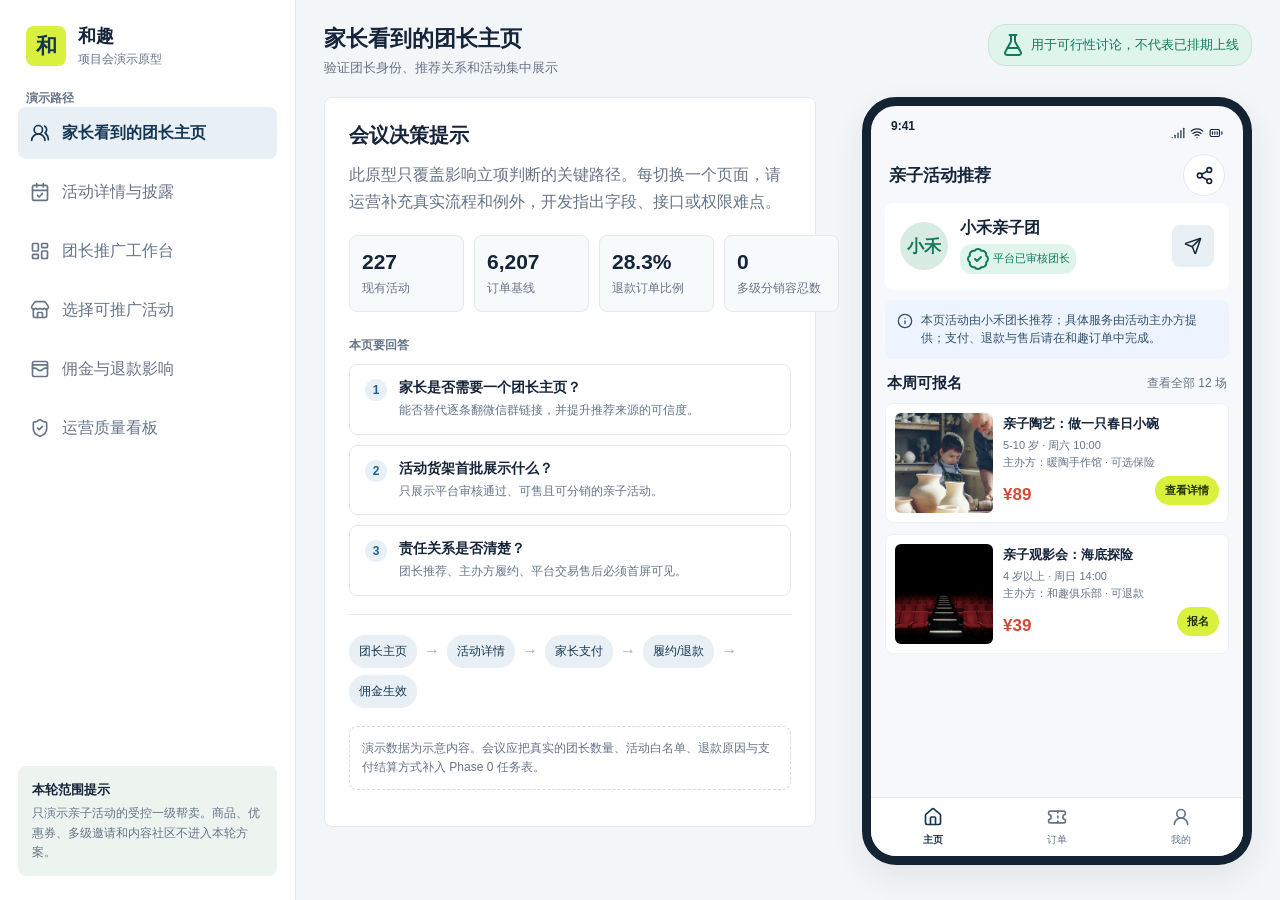
==== 03-演示界面/和趣项目会演示原型.html @ e46fbed8 "发布和趣亲子活动平台演示项目" ====
<!doctype html>
<html lang="zh-CN">
<head>
  <meta charset="utf-8">
  <meta name="viewport" content="width=device-width, initial-scale=1">
  <title>和趣亲子活动平台 - 项目会演示原型</title>
  <script src="./assets/lucide.min.js"></script>
  <style>
    :root {
      --bg: #f3f6f8;
      --surface: #ffffff;
      --surface-alt: #edf4f0;
      --ink: #16243a;
      --muted: #667487;
      --line: #e3e9ed;
      --brand: #163753;
      --brand-soft: #e8f0f5;
      --accent: #d9f13d;
      --accent-ink: #213100;
      --green: #13795b;
      --green-soft: #dff4ea;
      --orange: #b65c15;
      --orange-soft: #fff0e2;
      --red: #b43f45;
      --red-soft: #fce8e9;
      --blue: #1f6094;
      --blue-soft: #e8f2fc;
      --shadow: 0 12px 32px rgba(18, 34, 51, .08);
      --radius: 8px;
    }
    * { box-sizing: border-box; letter-spacing: 0; }
    html, body { margin: 0; min-height: 100%; font-family: "Microsoft YaHei", "PingFang SC", Arial, sans-serif; color: var(--ink); background: var(--bg); }
    body { min-height: 100vh; }
    button { font: inherit; cursor: pointer; border: 0; background: transparent; color: inherit; }
    button:focus-visible { outline: 3px solid rgba(31, 96, 148, .28); outline-offset: 2px; }
    .shell { display: grid; grid-template-columns: 296px 1fr; min-height: 100vh; }
    .side {
      background: var(--surface);
      border-right: 1px solid var(--line);
      padding: 24px 18px;
      display: flex;
      flex-direction: column;
      gap: 22px;
    }
    .brand { display: flex; gap: 12px; align-items: center; padding: 0 8px; }
    .logo { width: 40px; height: 40px; border-radius: 8px; display: grid; place-items: center; background: var(--accent); color: var(--brand); font-size: 21px; font-weight: 700; }
    .brand strong { display: block; font-size: 18px; }
    .brand span { display: block; margin-top: 3px; color: var(--muted); font-size: 12px; }
    .side-label { padding: 0 8px; color: var(--muted); font-size: 12px; font-weight: 700; }
    .route { display: grid; gap: 7px; }
    .route button {
      min-height: 52px;
      display: flex; gap: 12px; align-items: center;
      border-radius: var(--radius);
      padding: 10px 12px; color: var(--muted); text-align: left;
    }
    .route button:hover, .route button.active { background: var(--brand-soft); color: var(--brand); }
    .route button.active { font-weight: 700; }
    .route svg { width: 20px; height: 20px; flex: none; }
    .meeting-note { margin-top: auto; background: var(--surface-alt); border-radius: var(--radius); padding: 14px; font-size: 12px; line-height: 1.6; color: var(--muted); }
    .meeting-note strong { display: block; color: var(--ink); margin-bottom: 4px; font-size: 13px; }
    .main { padding: 24px 28px; }
    .topbar { display: flex; justify-content: space-between; align-items: flex-start; margin-bottom: 20px; gap: 24px; }
    .topbar h1 { font-size: 22px; line-height: 1.35; margin: 0 0 5px; }
    .topbar p { color: var(--muted); margin: 0; font-size: 13px; }
    .tag { display: inline-flex; align-items: center; gap: 6px; border: 1px solid #cbe2d6; background: var(--green-soft); color: var(--green); border-radius: 18px; padding: 8px 12px; font-size: 13px; white-space: nowrap; }
    .stage {
      display: grid;
      grid-template-columns: minmax(420px, 1fr) minmax(300px, 410px);
      align-items: start; gap: 26px;
    }
    .talk {
      background: var(--surface); border: 1px solid var(--line); border-radius: var(--radius);
      padding: 24px; min-height: 730px;
    }
    .talk h2 { margin: 0 0 12px; font-size: 20px; }
    .talk > p { color: var(--muted); line-height: 1.7; margin: 0 0 20px; max-width: 700px; }
    .decision-title { color: var(--muted); font-size: 12px; font-weight: 700; margin: 25px 0 10px; }
    .questions { display: grid; gap: 10px; }
    .question { border: 1px solid var(--line); border-radius: var(--radius); padding: 14px 15px; display: flex; gap: 12px; align-items: flex-start; }
    .number { border-radius: 50%; width: 22px; height: 22px; display: grid; place-items: center; background: var(--brand-soft); color: var(--blue); font-size: 12px; font-weight: 700; flex: none; }
    .question strong { display: block; font-size: 14px; margin-bottom: 4px; }
    .question span { display: block; font-size: 12px; color: var(--muted); line-height: 1.55; }
    .facts { display: grid; grid-template-columns: repeat(4, minmax(115px, 1fr)); gap: 10px; margin: 18px 0 6px; }
    .fact { background: #f7fafb; border: 1px solid var(--line); border-radius: var(--radius); padding: 14px 12px; }
    .fact strong { display: block; font-size: 21px; margin-bottom: 4px; }
    .fact span { font-size: 12px; color: var(--muted); }
    .flow { margin-top: 18px; border-top: 1px solid var(--line); padding-top: 20px; display: flex; gap: 7px; flex-wrap: wrap; }
    .flow span { background: var(--brand-soft); color: var(--brand); padding: 8px 10px; border-radius: 16px; font-size: 12px; }
    .flow i { font-style: normal; color: #a0acb7; align-self: center; }
    .phone {
      width: min(390px, 100%); min-height: 760px; margin-left: auto;
      background: #f6f8fb; border: 9px solid #132334; border-radius: 34px;
      box-shadow: var(--shadow); overflow: hidden; position: relative;
    }
    .phone-head { height: 42px; padding: 13px 20px 0; display: flex; justify-content: space-between; font-size: 12px; font-weight: 700; }
    .icons { display: flex; gap: 5px; align-items: center; }
    .icons svg { width: 14px; height: 14px; }
    .screen { display: none; min-height: 708px; padding-bottom: 70px; }
    .screen.active { display: block; }
    .mobile-header { height: 55px; padding: 8px 18px; display: flex; align-items: center; justify-content: space-between; }
    .mobile-header strong { font-size: 17px; }
    .icon-button { min-height: 42px; min-width: 42px; display: inline-grid; place-items: center; border-radius: 50%; background: var(--surface); border: 1px solid var(--line); }
    .icon-button svg { width: 19px; height: 19px; }
    .page { padding: 0 14px 16px; }
    .profile { background: var(--surface); border-radius: var(--radius); padding: 15px; display: flex; gap: 12px; align-items: center; }
    .avatar { width: 48px; height: 48px; border-radius: 50%; background: #d9ece3; color: var(--green); display: grid; place-items: center; font-weight: 700; font-size: 17px; }
    .profile strong { display: block; font-size: 16px; }
    .verify { display: inline-flex; align-items: center; gap: 3px; color: var(--green); font-size: 11px; background: var(--green-soft); padding: 3px 6px; border-radius: 12px; margin-top: 5px; }
    .profile .share { margin-left: auto; min-width: 42px; height: 42px; border-radius: var(--radius); background: var(--brand-soft); display: grid; place-items: center; }
    .profile .share svg { width: 18px; }
    .disclosure { margin: 10px 0 15px; border-radius: var(--radius); background: #edf4ff; color: #31516e; padding: 11px 12px; font-size: 12px; line-height: 1.55; display: flex; gap: 8px; }
    .disclosure svg { flex: none; width: 16px; height: 16px; margin-top: 2px; }
    .section-row { display: flex; justify-content: space-between; align-items: center; margin: 15px 2px 10px; }
    .section-row strong { font-size: 15px; }
    .section-row span { font-size: 12px; color: var(--muted); }
    .activities { display: grid; gap: 11px; }
    .activity { display: grid; grid-template-columns: 98px 1fr; gap: 10px; background: var(--surface); border-radius: var(--radius); padding: 9px; border: 1px solid #eef1f3; }
    .photo { border-radius: 6px; background-size: cover; background-position: center; height: 100px; }
    .pottery { background-image: url("./assets/pottery.jpg"); }
    .movie { background-image: url("./assets/movie.jpg"); }
    .science { background-image: url("./assets/science.jpg"); }
    .activity h3 { margin: 2px 0 5px; font-size: 13px; line-height: 1.35; }
    .micro { color: var(--muted); font-size: 11px; line-height: 1.5; }
    .price { display: flex; justify-content: space-between; align-items: end; margin-top: 6px; }
    .price strong { color: #d14b32; font-size: 17px; }
    .small-btn { height: 29px; padding: 0 10px; border-radius: 15px; background: var(--accent); color: var(--accent-ink); font-size: 11px; font-weight: 700; }
    .hero-img { height: 178px; border-radius: var(--radius); background-image: url("./assets/pottery.jpg"); background-size: cover; background-position: center; }
    .detail-card { background: var(--surface); border-radius: var(--radius); margin-top: -16px; position: relative; padding: 15px; }
    .detail-card h2 { font-size: 18px; line-height: 1.4; margin: 0 0 8px; }
    .badge-line { display: flex; gap: 6px; flex-wrap: wrap; }
    .badge { font-size: 11px; color: var(--green); background: var(--green-soft); border-radius: 12px; padding: 4px 7px; }
    .identity { margin-top: 12px; display: grid; gap: 8px; font-size: 12px; }
    .identity div { display: flex; justify-content: space-between; gap: 8px; padding-bottom: 8px; border-bottom: 1px solid var(--line); }
    .identity span { color: var(--muted); }
    .rules { background: var(--surface); border-radius: var(--radius); padding: 12px 13px; margin-top: 11px; display: grid; gap: 11px; }
    .rule { display: flex; gap: 9px; align-items: flex-start; font-size: 12px; line-height: 1.45; }
    .rule svg { width: 16px; height: 16px; color: var(--blue); flex: none; margin-top: 1px; }
    .sticky-cta { position: absolute; left: 0; right: 0; bottom: 0; background: var(--surface); border-top: 1px solid var(--line); height: 66px; padding: 10px 14px; display: flex; gap: 10px; align-items: center; }
    .cta { flex: 1; height: 46px; border-radius: var(--radius); background: var(--accent); color: var(--accent-ink); font-size: 15px; font-weight: 700; }
    .cta.secondary { flex: 0 0 106px; background: #eef2f5; color: var(--brand); }
    .dash-title { padding: 0 16px 12px; }
    .dash-title h2 { font-size: 20px; margin: 5px 0; }
    .dash-title p { margin: 0; color: var(--muted); font-size: 12px; }
    .commission-summary { margin: 0 14px 14px; background: var(--brand); color: white; border-radius: var(--radius); padding: 15px; }
    .commission-summary header { font-size: 12px; opacity: .75; margin-bottom: 11px; display: flex; justify-content: space-between; }
    .money-row { display: grid; grid-template-columns: repeat(3, 1fr); gap: 8px; }
    .money-row strong { display: block; font-size: 18px; margin-bottom: 3px; }
    .money-row span { font-size: 11px; opacity: .75; }
    .quick { display: grid; grid-template-columns: repeat(4, 1fr); background: var(--surface); border-radius: var(--radius); margin: 0 14px 14px; padding: 13px 6px; gap: 4px; }
    .quick button { display: grid; justify-items: center; gap: 6px; font-size: 11px; min-height: 56px; color: var(--ink); }
    .quick .qicon { width: 35px; height: 35px; border-radius: 8px; background: var(--brand-soft); display: grid; place-items: center; color: var(--blue); }
    .quick svg { width: 18px; height: 18px; }
    .task-list, .sell-list, .ledger { margin: 0 14px; display: grid; gap: 9px; }
    .task, .sell-item, .ledger-row { background: var(--surface); border-radius: var(--radius); padding: 12px; border: 1px solid var(--line); }
    .task { display: flex; justify-content: space-between; align-items: center; }
    .task strong { font-size: 13px; display: block; }
    .task span { font-size: 11px; color: var(--muted); }
    .risk { color: var(--orange); background: var(--orange-soft); padding: 4px 7px; border-radius: 12px; font-size: 11px; }
    .tabs { display: flex; gap: 6px; margin: 0 14px 13px; }
    .tab { flex: 1; background: #eef2f4; border-radius: 18px; padding: 8px 3px; font-size: 12px; text-align: center; color: var(--muted); }
    .tab.on { background: var(--brand); color: #fff; }
    .sell-item header, .ledger-row header { display: flex; justify-content: space-between; align-items: center; margin-bottom: 7px; }
    .sell-item h3, .ledger-row h3 { margin: 0; font-size: 13px; }
    .sell-item p, .ledger-row p { margin: 4px 0; color: var(--muted); font-size: 11px; }
    .actions { display: flex; justify-content: flex-end; gap: 7px; margin-top: 9px; }
    .outline-btn { height: 31px; padding: 0 11px; border-radius: 16px; border: 1px solid #ced8df; color: var(--brand); font-size: 11px; }
    .solid-btn { height: 31px; padding: 0 11px; border-radius: 16px; background: var(--accent); color: var(--accent-ink); font-size: 11px; font-weight: 700; }
    .status { padding: 3px 7px; border-radius: 12px; font-size: 11px; white-space: nowrap; }
    .pending { background: var(--orange-soft); color: var(--orange); }
    .settle { background: var(--green-soft); color: var(--green); }
    .returned { background: var(--red-soft); color: var(--red); }
    .admin {
      background: var(--surface); border-radius: var(--radius); padding: 14px;
      margin: 0 14px; border: 1px solid var(--line);
    }
    .admin-metrics { display: grid; grid-template-columns: repeat(2, 1fr); gap: 8px; }
    .admin-metric { background: #f6f9fa; border-radius: 6px; padding: 10px; }
    .admin-metric strong { font-size: 18px; display: block; }
    .admin-metric span { color: var(--muted); font-size: 11px; }
    .alert { margin: 12px 0; padding: 10px; background: var(--red-soft); color: var(--red); border-radius: 6px; font-size: 11px; line-height: 1.5; }
    .review-row { display: flex; justify-content: space-between; gap: 8px; align-items: center; padding: 10px 0; border-top: 1px solid var(--line); }
    .review-row:first-of-type { border-top: 0; }
    .review-row strong { font-size: 12px; display: block; }
    .review-row span { color: var(--muted); font-size: 11px; }
    .bottom-nav { position: absolute; bottom: 0; left: 0; right: 0; height: 59px; background: var(--surface); border-top: 1px solid var(--line); display: flex; justify-content: space-around; align-items: center; }
    .bottom-nav button { display: grid; justify-items: center; gap: 3px; color: var(--muted); font-size: 10px; min-width: 62px; min-height: 50px; padding-top: 5px; }
    .bottom-nav button.on { color: var(--brand); font-weight: 700; }
    .bottom-nav svg { width: 20px; height: 20px; }
    .screen .sticky-cta ~ .bottom-nav { display: none; }
    .prototype-note { margin-top: 18px; padding: 12px; border: 1px dashed #d1dbe0; border-radius: var(--radius); color: var(--muted); font-size: 12px; line-height: 1.6; }
    @media (max-width: 940px) {
      .shell { display: block; }
      .side { border-right: 0; border-bottom: 1px solid var(--line); padding: 16px; }
      .route { grid-template-columns: repeat(2, minmax(140px, 1fr)); }
      .meeting-note { display: none; }
      .main { padding: 18px 14px; }
      .stage { display: block; }
      .talk { min-height: auto; margin-bottom: 20px; }
      .phone { margin: 0 auto; }
    }
    @media (max-width: 560px) {
      .topbar { display: block; }
      .tag { margin-top: 12px; }
      .talk { display: none; }
      .route { display: flex; overflow-x: auto; }
      .route button { min-width: 174px; }
      .phone { min-height: calc(100vh - 170px); width: 100%; border-width: 0; border-radius: 0; }
      .facts { grid-template-columns: repeat(2, 1fr); }
    }
  </style>
</head>
<body>
  <div class="shell">
    <aside class="side">
      <div class="brand">
        <div class="logo">和</div>
        <div>
          <strong>和趣</strong>
          <span>项目会演示原型</span>
        </div>
      </div>
      <div>
        <div class="side-label">演示路径</div>
        <nav class="route" aria-label="演示页面切换">
          <button class="active" data-screen="home" data-title="家长看到的团长主页" data-focus="验证团长身份、推荐关系和活动集中展示">
            <i data-lucide="users-round"></i><span>家长看到的团长主页</span>
          </button>
          <button data-screen="detail" data-title="活动详情与支付前披露" data-focus="确认实际主办方、退款和儿童保障可见">
            <i data-lucide="calendar-check"></i><span>活动详情与披露</span>
          </button>
          <button data-screen="leader" data-title="团长推广工作台" data-focus="确认团长只处理推荐、订单和佣金">
            <i data-lucide="layout-dashboard"></i><span>团长推广工作台</span>
          </button>
          <button data-screen="shelf" data-title="可推广活动货架" data-focus="确认团长只能选择审核通过的亲子活动">
            <i data-lucide="store"></i><span>选择可推广活动</span>
          </button>
          <button data-screen="commission" data-title="佣金明细与退款影响" data-focus="确认佣金延迟结算和退款处理边界">
            <i data-lucide="wallet-cards"></i><span>佣金与退款影响</span>
          </button>
          <button data-screen="ops" data-title="运营审核与质量看板" data-focus="确认供给准入、暂停分销和数据能力">
            <i data-lucide="shield-check"></i><span>运营质量看板</span>
          </button>
        </nav>
      </div>
      <div class="meeting-note">
        <strong>本轮范围提示</strong>
        只演示亲子活动的受控一级帮卖。商品、优惠券、多级邀请和内容社区不进入本轮方案。
      </div>
    </aside>
    <main class="main">
      <div class="topbar">
        <div>
          <h1 id="title">家长看到的团长主页</h1>
          <p id="focus">验证团长身份、推荐关系和活动集中展示</p>
        </div>
        <div class="tag"><i data-lucide="flask-conical"></i> 用于可行性讨论，不代表已排期上线</div>
      </div>
      <div class="stage">
        <section class="talk">
          <h2>会议决策提示</h2>
          <p>此原型只覆盖影响立项判断的关键路径。每切换一个页面，请运营补充真实流程和例外，开发指出字段、接口或权限难点。</p>
          <div class="facts">
            <div class="fact"><strong>227</strong><span>现有活动</span></div>
            <div class="fact"><strong>6,207</strong><span>订单基线</span></div>
            <div class="fact"><strong>28.3%</strong><span>退款订单比例</span></div>
            <div class="fact"><strong>0</strong><span>多级分销容忍数</span></div>
          </div>
          <div class="decision-title">本页要回答</div>
          <div class="questions" id="questions">
            <div class="question"><div class="number">1</div><div><strong>家长是否需要一个团长主页？</strong><span>能否替代逐条翻微信群链接，并提升推荐来源的可信度。</span></div></div>
            <div class="question"><div class="number">2</div><div><strong>活动货架首批展示什么？</strong><span>只展示平台审核通过、可售且可分销的亲子活动。</span></div></div>
            <div class="question"><div class="number">3</div><div><strong>责任关系是否清楚？</strong><span>团长推荐、主办方履约、平台交易售后必须首屏可见。</span></div></div>
          </div>
          <div class="flow">
            <span>团长主页</span><i>→</i><span>活动详情</span><i>→</i><span>家长支付</span><i>→</i><span>履约/退款</span><i>→</i><span>佣金生效</span>
          </div>
          <div class="prototype-note">演示数据为示意内容。会议应把真实的团长数量、活动白名单、退款原因与支付结算方式补入 Phase 0 任务表。</div>
        </section>
        <section class="phone" aria-label="移动端页面演示">
          <div class="phone-head"><span>9:41</span><div class="icons"><i data-lucide="signal"></i><i data-lucide="wifi"></i><i data-lucide="battery-full"></i></div></div>
          <div class="screen active" id="screen-home">
            <div class="mobile-header"><strong>亲子活动推荐</strong><button class="icon-button" aria-label="分享主页"><i data-lucide="share-2"></i></button></div>
            <div class="page">
              <div class="profile">
                <div class="avatar">小禾</div>
                <div><strong>小禾亲子团</strong><span class="verify"><i data-lucide="badge-check"></i> 平台已审核团长</span></div>
                <button class="share" aria-label="分享团长主页"><i data-lucide="send"></i></button>
              </div>
              <div class="disclosure"><i data-lucide="info"></i><span>本页活动由小禾团长推荐；具体服务由活动主办方提供；支付、退款与售后请在和趣订单中完成。</span></div>
              <div class="section-row"><strong>本周可报名</strong><span>查看全部 12 场</span></div>
              <div class="activities">
                <article class="activity">
                  <div class="photo pottery"></div>
                  <div><h3>亲子陶艺：做一只春日小碗</h3><div class="micro">5-10 岁 · 周六 10:00<br>主办方：暖陶手作馆 · 可选保险</div><div class="price"><strong>¥89</strong><button class="small-btn jump-detail">查看详情</button></div></div>
                </article>
                <article class="activity">
                  <div class="photo movie"></div>
                  <div><h3>亲子观影会：海底探险</h3><div class="micro">4 岁以上 · 周日 14:00<br>主办方：和趣俱乐部 · 可退款</div><div class="price"><strong>¥39</strong><button class="small-btn">报名</button></div></div>
                </article>
              </div>
            </div>
            <div class="bottom-nav">
              <button class="on"><i data-lucide="house"></i>主页</button><button><i data-lucide="ticket"></i>订单</button><button><i data-lucide="user-round"></i>我的</button>
            </div>
          </div>
          <div class="screen" id="screen-detail">
            <div class="mobile-header"><button class="icon-button jump-home" aria-label="返回"><i data-lucide="chevron-left"></i></button><strong>活动详情</strong><button class="icon-button" aria-label="分享"><i data-lucide="share-2"></i></button></div>
            <div class="page">
              <div class="hero-img"></div>
              <div class="detail-card">
                <h2>亲子陶艺：做一只春日小碗</h2>
                <div class="badge-line"><span class="badge">5-10 岁</span><span class="badge">需成人陪同</span><span class="badge">可选保险</span></div>
                <div class="identity">
                  <div><span>实际主办方</span><strong>暖陶手作馆</strong></div>
                  <div><span>推荐团长</span><strong>小禾亲子团</strong></div>
                  <div><span>活动场次</span><strong>06-06 周六 10:00</strong></div>
                  <div><span>票种</span><strong>儿童票 ¥89 / 陪同票 ¥0</strong></div>
                </div>
              </div>
              <div class="rules">
                <div class="rule"><i data-lucide="shield-check"></i><span><strong>安全须知：</strong>使用陶泥与儿童安全工具，家长全程陪同。</span></div>
                <div class="rule"><i data-lucide="umbrella"></i><span><strong>保险：</strong>可按实际参与儿童购买意外保险，支付前选择。</span></div>
                <div class="rule"><i data-lucide="rotate-ccw"></i><span><strong>退款：</strong>活动开始前 24 小时可申请全额退款；取消活动全退。</span></div>
              </div>
            </div>
            <div class="sticky-cta"><button class="cta secondary">咨询规则</button><button class="cta">选择场次报名</button></div>
          </div>
          <div class="screen" id="screen-leader">
            <div class="mobile-header"><strong>推广工作台</strong><button class="icon-button"><i data-lucide="bell"></i></button></div>
            <div class="dash-title"><h2>小禾亲子团</h2><p>已审核团长 · 我的主页在售 6 场活动</p></div>
            <div class="commission-summary">
              <header><span>本月推广佣金</span><span>规则说明 ></span></header>
              <div class="money-row"><div><strong>¥236.40</strong><span>预估佣金</span></div><div><strong>¥118.00</strong><span>待生效</span></div><div><strong>¥72.00</strong><span>可结算</span></div></div>
            </div>
            <div class="quick">
              <button><span class="qicon"><i data-lucide="contact"></i></span>我的主页</button>
              <button class="jump-shelf"><span class="qicon"><i data-lucide="plus"></i></span>选择活动</button>
              <button><span class="qicon"><i data-lucide="share-2"></i></span>分享主页</button>
              <button class="jump-commission"><span class="qicon"><i data-lucide="receipt-text"></i></span>推广订单</button>
            </div>
            <div class="section-row" style="padding:0 14px"><strong>需要关注</strong><span>全部订单 ></span></div>
            <div class="task-list">
              <div class="task"><div><strong>2 单退款处理中</strong><span>佣金将暂停生效</span></div><span class="risk">需关注</span></div>
              <div class="task"><div><strong>陶艺体验即将截止报名</strong><span>今天 20:00 截止 · 已售 12 单</span></div><button class="small-btn">分享</button></div>
            </div>
            <div class="bottom-nav"><button class="on"><i data-lucide="layout-dashboard"></i>工作台</button><button><i data-lucide="store"></i>货架</button><button><i data-lucide="receipt-text"></i>订单</button><button><i data-lucide="user-round"></i>我的</button></div>
          </div>
          <div class="screen" id="screen-shelf">
            <div class="mobile-header"><button class="icon-button jump-leader"><i data-lucide="chevron-left"></i></button><strong>可推广活动</strong><button class="icon-button"><i data-lucide="search"></i></button></div>
            <div class="tabs"><span class="tab on">可上架</span><span class="tab">已上架</span><span class="tab">暂停推广</span></div>
            <div class="sell-list">
              <div class="sell-item">
                <header><h3>亲子陶艺：做一只春日小碗</h3><span class="status settle">低退款风险</span></header>
                <p>暖陶手作馆 · 5-10 岁 · 可选保险</p>
                <p>佣金：完成且过退款窗口后 ¥8.90/单</p>
                <div class="actions"><button class="outline-btn">查看规则</button><button class="solid-btn">上架主页</button></div>
              </div>
              <div class="sell-item">
                <header><h3>周末湿地鸟类探索营</h3><span class="status pending">待复核</span></header>
                <p>自然伙伴工作室 · 户外活动 · 近期退款偏高</p>
                <p>运营审核中，暂不可分享至主页</p>
                <div class="actions"><button class="outline-btn">查看原因</button></div>
              </div>
              <div class="sell-item">
                <header><h3>亲子观影会：海底探险</h3><span class="status settle">可推广</span></header>
                <p>和趣俱乐部 · 4 岁以上 · 标准场次</p>
                <p>佣金：完成后 ¥3.90/单</p>
                <div class="actions"><button class="outline-btn">查看规则</button><button class="solid-btn">上架主页</button></div>
              </div>
            </div>
            <div class="bottom-nav"><button><i data-lucide="layout-dashboard"></i>工作台</button><button class="on"><i data-lucide="store"></i>货架</button><button><i data-lucide="receipt-text"></i>订单</button><button><i data-lucide="user-round"></i>我的</button></div>
          </div>
          <div class="screen" id="screen-commission">
            <div class="mobile-header"><button class="icon-button jump-leader"><i data-lucide="chevron-left"></i></button><strong>佣金明细</strong><button class="icon-button"><i data-lucide="help-circle"></i></button></div>
            <div class="page">
              <div class="disclosure" style="margin-top:0;background:var(--orange-soft);color:var(--orange)"><i data-lucide="clock-3"></i><span>活动完成且超过公开退款窗口后佣金才可结算。退款订单将取消佣金或进入回退处理。</span></div>
            </div>
            <div class="tabs"><span class="tab">全部</span><span class="tab on">待生效</span><span class="tab">可结算</span><span class="tab">已回退</span></div>
            <div class="ledger">
              <div class="ledger-row">
                <header><h3>亲子陶艺：做一只春日小碗</h3><span class="status pending">待生效</span></header>
                <p>订单尾号 0392 · 06-06 履约完成后进入退款窗口</p>
                <p>预估佣金 <strong>¥8.90</strong> · 可结算日预计 06-08</p>
              </div>
              <div class="ledger-row">
                <header><h3>亲子观影会：海底探险</h3><span class="status settle">可结算</span></header>
                <p>订单尾号 2271 · 已完成且退款窗口结束</p>
                <p>可结算佣金 <strong>¥3.90</strong></p>
              </div>
              <div class="ledger-row">
                <header><h3>周末亲子乐园票</h3><span class="status returned">已回退</span></header>
                <p>订单尾号 1085 · 家长退款成功</p>
                <p>取消预估佣金 <strong>-¥6.00</strong> · 回退原因可查看</p>
              </div>
            </div>
            <div class="bottom-nav"><button><i data-lucide="layout-dashboard"></i>工作台</button><button><i data-lucide="store"></i>货架</button><button class="on"><i data-lucide="receipt-text"></i>佣金</button><button><i data-lucide="user-round"></i>我的</button></div>
          </div>
          <div class="screen" id="screen-ops">
            <div class="mobile-header"><strong>运营质量看板</strong><button class="icon-button"><i data-lucide="download"></i></button></div>
            <div class="page">
              <div class="admin">
                <div class="admin-metrics">
                  <div class="admin-metric"><strong>20</strong><span>可分销活动</span></div>
                  <div class="admin-metric"><strong>10</strong><span>试点团长</span></div>
                  <div class="admin-metric"><strong>86%</strong><span>订单归因完整</span></div>
                  <div class="admin-metric"><strong>28.3%</strong><span>历史退款基线</span></div>
                </div>
                <div class="alert"><strong>风险提示：</strong>户外/研学/采摘历史退款订单比例偏高。允许推广前需人工复核退款原因、安全与责任材料。</div>
                <div class="section-row"><strong>待处理审核</strong><span>全部 ></span></div>
                <div class="review-row">
                  <div><strong>湿地鸟类探索营</strong><span>外部主办方 · 退款风险待复核</span></div>
                  <button class="outline-btn" style="color:var(--red);border-color:#eec7ca">暂停分销</button>
                </div>
                <div class="review-row">
                  <div><strong>暖陶手作馆</strong><span>资料齐全 · 低风险室内体验</span></div>
                  <button class="solid-btn">允许推广</button>
                </div>
                <div class="review-row">
                  <div><strong>团长：小禾亲子团</strong><span>身份已验证 · 待开通主页</span></div>
                  <button class="solid-btn">通过审核</button>
                </div>
              </div>
            </div>
            <div class="bottom-nav"><button class="on"><i data-lucide="shield-check"></i>审核</button><button><i data-lucide="chart-no-axes-column"></i>数据</button><button><i data-lucide="receipt-text"></i>售后</button><button><i data-lucide="settings"></i>设置</button></div>
          </div>
        </section>
      </div>
    </main>
  </div>
  <script>
    const prompts = {
      home: [
        ["家长是否需要一个团长主页？", "能否替代逐条翻微信群链接，并提升推荐来源的可信度。"],
        ["活动货架首批展示什么？", "只展示平台审核通过、可售且可分销的亲子活动。"],
        ["责任关系是否清楚？", "团长推荐、主办方履约、平台交易售后必须首屏可见。"]
      ],
      detail: [
        ["主办方材料能否完整提供？", "适龄、安全、陪同、保险、退款规则缺一不可。"],
        ["家长是否理解推荐关系？", "不能让团长被误认为现场履约者。"],
        ["订单能否留存规则版本？", "付款时展示的信息必须可追溯。"]
      ],
      leader: [
        ["团长高频操作是什么？", "选择活动、分享主页、查订单和看佣金是否足够。"],
        ["运营能否接受佣金延迟生效？", "先防住退款带来的手工追款风险。"],
        ["是否仍需内容社区？", "没有证据前不扩大到帖子和互动。"]
      ],
      shelf: [
        ["谁决定活动可推广？", "运营必须能按主办方和退款质量控制货架。"],
        ["风险提示是否可执行？", "高退款活动先复盘，再决定是否开放。"],
        ["佣金规则是否透明？", "团长上架前应看见结算节点和退款影响。"]
      ],
      commission: [
        ["状态机是否足够清晰？", "支付不等于可提现，履约和退款窗口是硬门槛。"],
        ["已结算退款怎么处理？", "支付/法务未给出方案前不得正式上线。"],
        ["团长能看什么订单信息？", "只提供必要状态和佣金，不泄露儿童敏感数据。"]
      ],
      ops: [
        ["首批活动白名单是什么？", "至少 20 场，并限制高退款风险供给。"],
        ["后台最小数据是否足够？", "需要归因、退款、佣金、主办方和成本可导出。"],
        ["何时暂停分销？", "退款/投诉恶化或材料变更时立即控制范围。"]
      ]
    };
    function openScreen(name, title, focus) {
      document.querySelectorAll(".screen").forEach((s) => s.classList.toggle("active", s.id === `screen-${name}`));
      document.querySelectorAll(".route button").forEach((b) => b.classList.toggle("active", b.dataset.screen === name));
      document.getElementById("title").textContent = title;
      document.getElementById("focus").textContent = focus;
      document.getElementById("questions").innerHTML = prompts[name].map((q, index) =>
        `<div class="question"><div class="number">${index + 1}</div><div><strong>${q[0]}</strong><span>${q[1]}</span></div></div>`
      ).join("");
      lucide.createIcons();
    }
    document.querySelectorAll(".route button").forEach((button) => button.addEventListener("click", () => openScreen(button.dataset.screen, button.dataset.title, button.dataset.focus)));
    document.querySelectorAll(".jump-detail").forEach((button) => button.addEventListener("click", () => openScreen("detail", "活动详情与支付前披露", "确认实际主办方、退款和儿童保障可见")));
    document.querySelectorAll(".jump-home").forEach((button) => button.addEventListener("click", () => openScreen("home", "家长看到的团长主页", "验证团长身份、推荐关系和活动集中展示")));
    document.querySelectorAll(".jump-shelf").forEach((button) => button.addEventListener("click", () => openScreen("shelf", "可推广活动货架", "确认团长只能选择审核通过的亲子活动")));
    document.querySelectorAll(".jump-commission").forEach((button) => button.addEventListener("click", () => openScreen("commission", "佣金明细与退款影响", "确认佣金延迟结算和退款处理边界")));
    document.querySelectorAll(".jump-leader").forEach((button) => button.addEventListener("click", () => openScreen("leader", "团长推广工作台", "确认团长只处理推荐、订单和佣金")));
    lucide.createIcons();
  </script>
</body>
</html>
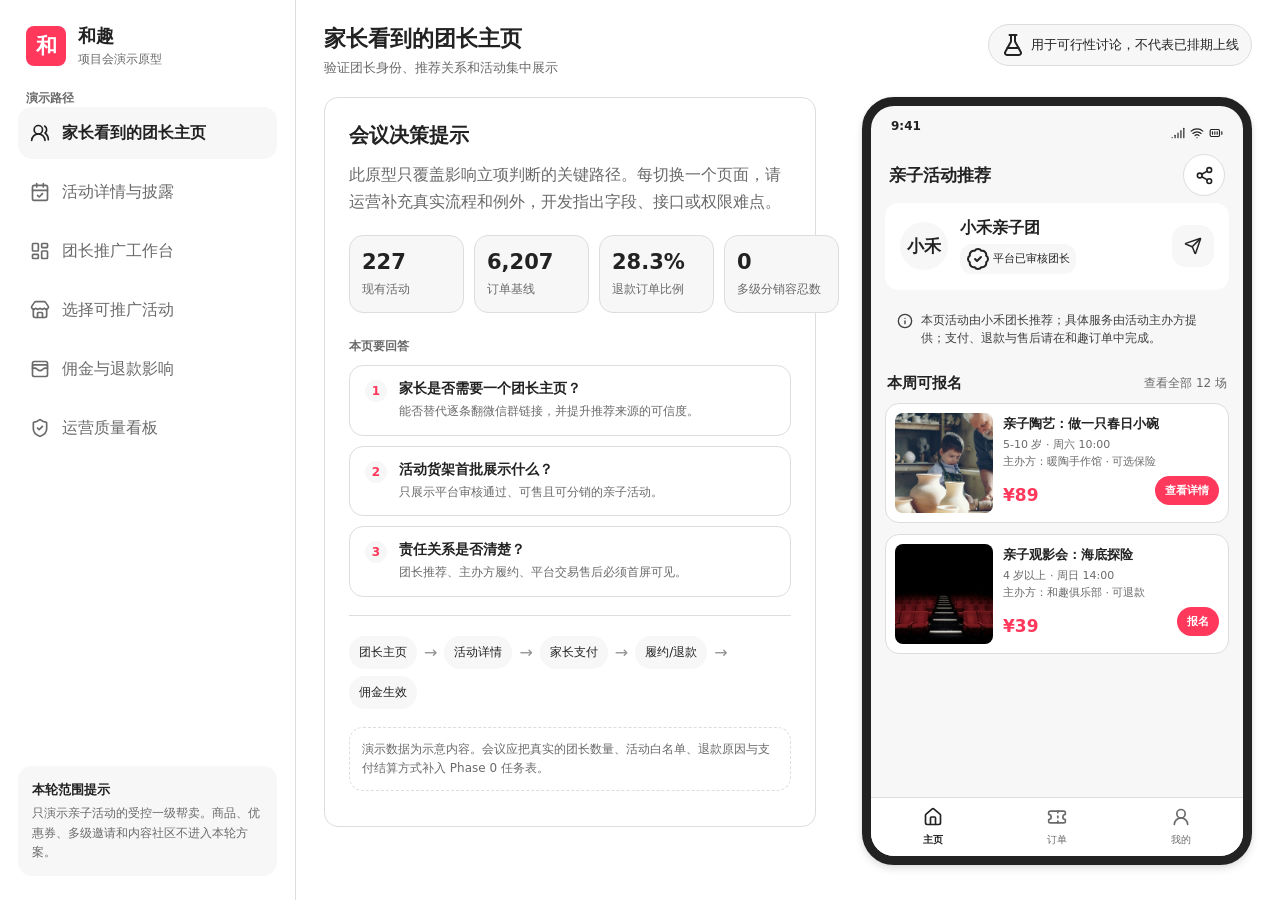
==== commit a86f7b21: "建立协作规则与 Airbnb 设计基线" ====
--- a/03-演示界面/和趣项目会演示原型.html
+++ b/03-演示界面/和趣项目会演示原型.html
@@ -5,34 +5,35 @@
   <meta name="viewport" content="width=device-width, initial-scale=1">
   <title>和趣亲子活动平台 - 项目会演示原型</title>
   <script src="./assets/lucide.min.js"></script>
+  <link rel="stylesheet" href="../design-system/airbnb-tokens.css">
   <style>
     :root {
-      --bg: #f3f6f8;
-      --surface: #ffffff;
-      --surface-alt: #edf4f0;
-      --ink: #16243a;
-      --muted: #667487;
-      --line: #e3e9ed;
-      --brand: #163753;
-      --brand-soft: #e8f0f5;
-      --accent: #d9f13d;
-      --accent-ink: #213100;
-      --green: #13795b;
-      --green-soft: #dff4ea;
-      --orange: #b65c15;
-      --orange-soft: #fff0e2;
-      --red: #b43f45;
-      --red-soft: #fce8e9;
-      --blue: #1f6094;
-      --blue-soft: #e8f2fc;
-      --shadow: 0 12px 32px rgba(18, 34, 51, .08);
-      --radius: 8px;
+      --bg: var(--color-canvas);
+      --surface: var(--color-canvas);
+      --surface-alt: var(--color-surface-soft);
+      --ink: var(--color-ink);
+      --muted: var(--color-muted);
+      --line: var(--color-hairline);
+      --brand: var(--color-ink);
+      --brand-soft: var(--color-surface-soft);
+      --accent: var(--color-action);
+      --accent-ink: var(--color-on-action);
+      --green: var(--color-ink);
+      --green-soft: var(--color-surface-soft);
+      --orange: var(--color-body);
+      --orange-soft: var(--color-surface-soft);
+      --red: var(--color-error);
+      --red-soft: var(--color-action-disabled);
+      --blue: var(--color-action);
+      --blue-soft: var(--color-action-disabled);
+      --shadow: var(--shadow-float);
+      --radius: var(--radius-md);
     }
     * { box-sizing: border-box; letter-spacing: 0; }
-    html, body { margin: 0; min-height: 100%; font-family: "Microsoft YaHei", "PingFang SC", Arial, sans-serif; color: var(--ink); background: var(--bg); }
+    html, body { margin: 0; min-height: 100%; font-family: var(--font-family-sans); color: var(--ink); background: var(--bg); }
     body { min-height: 100vh; }
     button { font: inherit; cursor: pointer; border: 0; background: transparent; color: inherit; }
-    button:focus-visible { outline: 3px solid rgba(31, 96, 148, .28); outline-offset: 2px; }
+    button:focus-visible { outline: 3px solid var(--color-action-focus); outline-offset: 2px; }
     .shell { display: grid; grid-template-columns: 296px 1fr; min-height: 100vh; }
     .side {
       background: var(--surface);
@@ -43,7 +44,7 @@
       gap: 22px;
     }
     .brand { display: flex; gap: 12px; align-items: center; padding: 0 8px; }
-    .logo { width: 40px; height: 40px; border-radius: 8px; display: grid; place-items: center; background: var(--accent); color: var(--brand); font-size: 21px; font-weight: 700; }
+    .logo { width: 40px; height: 40px; border-radius: var(--radius-sm); display: grid; place-items: center; background: var(--accent); color: var(--accent-ink); font-size: 21px; font-weight: 700; }
     .brand strong { display: block; font-size: 18px; }
     .brand span { display: block; margin-top: 3px; color: var(--muted); font-size: 12px; }
     .side-label { padding: 0 8px; color: var(--muted); font-size: 12px; font-weight: 700; }
@@ -63,7 +64,7 @@
     .topbar { display: flex; justify-content: space-between; align-items: flex-start; margin-bottom: 20px; gap: 24px; }
     .topbar h1 { font-size: 22px; line-height: 1.35; margin: 0 0 5px; }
     .topbar p { color: var(--muted); margin: 0; font-size: 13px; }
-    .tag { display: inline-flex; align-items: center; gap: 6px; border: 1px solid #cbe2d6; background: var(--green-soft); color: var(--green); border-radius: 18px; padding: 8px 12px; font-size: 13px; white-space: nowrap; }
+    .tag { display: inline-flex; align-items: center; gap: 6px; border: 1px solid var(--line); background: var(--green-soft); color: var(--green); border-radius: var(--radius-full); padding: 8px 12px; font-size: 13px; white-space: nowrap; }
     .stage {
       display: grid;
       grid-template-columns: minmax(420px, 1fr) minmax(300px, 410px);
@@ -82,15 +83,15 @@
     .question strong { display: block; font-size: 14px; margin-bottom: 4px; }
     .question span { display: block; font-size: 12px; color: var(--muted); line-height: 1.55; }
     .facts { display: grid; grid-template-columns: repeat(4, minmax(115px, 1fr)); gap: 10px; margin: 18px 0 6px; }
-    .fact { background: #f7fafb; border: 1px solid var(--line); border-radius: var(--radius); padding: 14px 12px; }
+    .fact { background: var(--surface-alt); border: 1px solid var(--line); border-radius: var(--radius); padding: 14px 12px; }
     .fact strong { display: block; font-size: 21px; margin-bottom: 4px; }
     .fact span { font-size: 12px; color: var(--muted); }
     .flow { margin-top: 18px; border-top: 1px solid var(--line); padding-top: 20px; display: flex; gap: 7px; flex-wrap: wrap; }
     .flow span { background: var(--brand-soft); color: var(--brand); padding: 8px 10px; border-radius: 16px; font-size: 12px; }
-    .flow i { font-style: normal; color: #a0acb7; align-self: center; }
+    .flow i { font-style: normal; color: var(--color-muted-soft); align-self: center; }
     .phone {
       width: min(390px, 100%); min-height: 760px; margin-left: auto;
-      background: #f6f8fb; border: 9px solid #132334; border-radius: 34px;
+      background: var(--surface-alt); border: 9px solid var(--ink); border-radius: var(--radius-xl);
       box-shadow: var(--shadow); overflow: hidden; position: relative;
     }
     .phone-head { height: 42px; padding: 13px 20px 0; display: flex; justify-content: space-between; font-size: 12px; font-weight: 700; }
@@ -104,26 +105,26 @@
     .icon-button svg { width: 19px; height: 19px; }
     .page { padding: 0 14px 16px; }
     .profile { background: var(--surface); border-radius: var(--radius); padding: 15px; display: flex; gap: 12px; align-items: center; }
-    .avatar { width: 48px; height: 48px; border-radius: 50%; background: #d9ece3; color: var(--green); display: grid; place-items: center; font-weight: 700; font-size: 17px; }
+    .avatar { width: 48px; height: 48px; border-radius: 50%; background: var(--brand-soft); color: var(--brand); display: grid; place-items: center; font-weight: 700; font-size: 17px; }
     .profile strong { display: block; font-size: 16px; }
     .verify { display: inline-flex; align-items: center; gap: 3px; color: var(--green); font-size: 11px; background: var(--green-soft); padding: 3px 6px; border-radius: 12px; margin-top: 5px; }
     .profile .share { margin-left: auto; min-width: 42px; height: 42px; border-radius: var(--radius); background: var(--brand-soft); display: grid; place-items: center; }
     .profile .share svg { width: 18px; }
-    .disclosure { margin: 10px 0 15px; border-radius: var(--radius); background: #edf4ff; color: #31516e; padding: 11px 12px; font-size: 12px; line-height: 1.55; display: flex; gap: 8px; }
+    .disclosure { margin: 10px 0 15px; border-radius: var(--radius); background: var(--surface-alt); color: var(--color-body); padding: 11px 12px; font-size: 12px; line-height: 1.55; display: flex; gap: 8px; }
     .disclosure svg { flex: none; width: 16px; height: 16px; margin-top: 2px; }
     .section-row { display: flex; justify-content: space-between; align-items: center; margin: 15px 2px 10px; }
     .section-row strong { font-size: 15px; }
     .section-row span { font-size: 12px; color: var(--muted); }
     .activities { display: grid; gap: 11px; }
-    .activity { display: grid; grid-template-columns: 98px 1fr; gap: 10px; background: var(--surface); border-radius: var(--radius); padding: 9px; border: 1px solid #eef1f3; }
-    .photo { border-radius: 6px; background-size: cover; background-position: center; height: 100px; }
+    .activity { display: grid; grid-template-columns: 98px 1fr; gap: 10px; background: var(--surface); border-radius: var(--radius); padding: 9px; border: 1px solid var(--line); }
+    .photo { border-radius: var(--radius-sm); background-size: cover; background-position: center; height: 100px; }
     .pottery { background-image: url("./assets/pottery.jpg"); }
     .movie { background-image: url("./assets/movie.jpg"); }
     .science { background-image: url("./assets/science.jpg"); }
     .activity h3 { margin: 2px 0 5px; font-size: 13px; line-height: 1.35; }
     .micro { color: var(--muted); font-size: 11px; line-height: 1.5; }
     .price { display: flex; justify-content: space-between; align-items: end; margin-top: 6px; }
-    .price strong { color: #d14b32; font-size: 17px; }
+    .price strong { color: var(--accent); font-size: 17px; }
     .small-btn { height: 29px; padding: 0 10px; border-radius: 15px; background: var(--accent); color: var(--accent-ink); font-size: 11px; font-weight: 700; }
     .hero-img { height: 178px; border-radius: var(--radius); background-image: url("./assets/pottery.jpg"); background-size: cover; background-position: center; }
     .detail-card { background: var(--surface); border-radius: var(--radius); margin-top: -16px; position: relative; padding: 15px; }
@@ -138,18 +139,18 @@
     .rule svg { width: 16px; height: 16px; color: var(--blue); flex: none; margin-top: 1px; }
     .sticky-cta { position: absolute; left: 0; right: 0; bottom: 0; background: var(--surface); border-top: 1px solid var(--line); height: 66px; padding: 10px 14px; display: flex; gap: 10px; align-items: center; }
     .cta { flex: 1; height: 46px; border-radius: var(--radius); background: var(--accent); color: var(--accent-ink); font-size: 15px; font-weight: 700; }
-    .cta.secondary { flex: 0 0 106px; background: #eef2f5; color: var(--brand); }
+    .cta.secondary { flex: 0 0 106px; background: var(--surface-alt); color: var(--brand); }
     .dash-title { padding: 0 16px 12px; }
     .dash-title h2 { font-size: 20px; margin: 5px 0; }
     .dash-title p { margin: 0; color: var(--muted); font-size: 12px; }
-    .commission-summary { margin: 0 14px 14px; background: var(--brand); color: white; border-radius: var(--radius); padding: 15px; }
+    .commission-summary { margin: 0 14px 14px; background: var(--brand); color: var(--color-on-action); border-radius: var(--radius); padding: 15px; }
     .commission-summary header { font-size: 12px; opacity: .75; margin-bottom: 11px; display: flex; justify-content: space-between; }
     .money-row { display: grid; grid-template-columns: repeat(3, 1fr); gap: 8px; }
     .money-row strong { display: block; font-size: 18px; margin-bottom: 3px; }
     .money-row span { font-size: 11px; opacity: .75; }
     .quick { display: grid; grid-template-columns: repeat(4, 1fr); background: var(--surface); border-radius: var(--radius); margin: 0 14px 14px; padding: 13px 6px; gap: 4px; }
     .quick button { display: grid; justify-items: center; gap: 6px; font-size: 11px; min-height: 56px; color: var(--ink); }
-    .quick .qicon { width: 35px; height: 35px; border-radius: 8px; background: var(--brand-soft); display: grid; place-items: center; color: var(--blue); }
+    .quick .qicon { width: 35px; height: 35px; border-radius: var(--radius-sm); background: var(--brand-soft); display: grid; place-items: center; color: var(--blue); }
     .quick svg { width: 18px; height: 18px; }
     .task-list, .sell-list, .ledger { margin: 0 14px; display: grid; gap: 9px; }
     .task, .sell-item, .ledger-row { background: var(--surface); border-radius: var(--radius); padding: 12px; border: 1px solid var(--line); }
@@ -158,14 +159,14 @@
     .task span { font-size: 11px; color: var(--muted); }
     .risk { color: var(--orange); background: var(--orange-soft); padding: 4px 7px; border-radius: 12px; font-size: 11px; }
     .tabs { display: flex; gap: 6px; margin: 0 14px 13px; }
-    .tab { flex: 1; background: #eef2f4; border-radius: 18px; padding: 8px 3px; font-size: 12px; text-align: center; color: var(--muted); }
-    .tab.on { background: var(--brand); color: #fff; }
+    .tab { flex: 1; background: var(--surface-alt); border-radius: var(--radius-full); padding: 8px 3px; font-size: 12px; text-align: center; color: var(--muted); }
+    .tab.on { background: var(--accent); color: var(--accent-ink); }
     .sell-item header, .ledger-row header { display: flex; justify-content: space-between; align-items: center; margin-bottom: 7px; }
     .sell-item h3, .ledger-row h3 { margin: 0; font-size: 13px; }
     .sell-item p, .ledger-row p { margin: 4px 0; color: var(--muted); font-size: 11px; }
     .actions { display: flex; justify-content: flex-end; gap: 7px; margin-top: 9px; }
-    .outline-btn { height: 31px; padding: 0 11px; border-radius: 16px; border: 1px solid #ced8df; color: var(--brand); font-size: 11px; }
-    .solid-btn { height: 31px; padding: 0 11px; border-radius: 16px; background: var(--accent); color: var(--accent-ink); font-size: 11px; font-weight: 700; }
+    .outline-btn { height: 31px; padding: 0 11px; border-radius: var(--radius-full); border: 1px solid var(--line); color: var(--brand); font-size: 11px; }
+    .solid-btn { height: 31px; padding: 0 11px; border-radius: var(--radius-full); background: var(--accent); color: var(--accent-ink); font-size: 11px; font-weight: 700; }
     .status { padding: 3px 7px; border-radius: 12px; font-size: 11px; white-space: nowrap; }
     .pending { background: var(--orange-soft); color: var(--orange); }
     .settle { background: var(--green-soft); color: var(--green); }
@@ -175,10 +176,10 @@
       margin: 0 14px; border: 1px solid var(--line);
     }
     .admin-metrics { display: grid; grid-template-columns: repeat(2, 1fr); gap: 8px; }
-    .admin-metric { background: #f6f9fa; border-radius: 6px; padding: 10px; }
+    .admin-metric { background: var(--surface-alt); border-radius: var(--radius-sm); padding: 10px; }
     .admin-metric strong { font-size: 18px; display: block; }
     .admin-metric span { color: var(--muted); font-size: 11px; }
-    .alert { margin: 12px 0; padding: 10px; background: var(--red-soft); color: var(--red); border-radius: 6px; font-size: 11px; line-height: 1.5; }
+    .alert { margin: 12px 0; padding: 10px; background: var(--red-soft); color: var(--red); border-radius: var(--radius-sm); font-size: 11px; line-height: 1.5; }
     .review-row { display: flex; justify-content: space-between; gap: 8px; align-items: center; padding: 10px 0; border-top: 1px solid var(--line); }
     .review-row:first-of-type { border-top: 0; }
     .review-row strong { font-size: 12px; display: block; }
@@ -188,7 +189,7 @@
     .bottom-nav button.on { color: var(--brand); font-weight: 700; }
     .bottom-nav svg { width: 20px; height: 20px; }
     .screen .sticky-cta ~ .bottom-nav { display: none; }
-    .prototype-note { margin-top: 18px; padding: 12px; border: 1px dashed #d1dbe0; border-radius: var(--radius); color: var(--muted); font-size: 12px; line-height: 1.6; }
+    .prototype-note { margin-top: 18px; padding: 12px; border: 1px dashed var(--line); border-radius: var(--radius); color: var(--muted); font-size: 12px; line-height: 1.6; }
     @media (max-width: 940px) {
       .shell { display: block; }
       .side { border-right: 0; border-bottom: 1px solid var(--line); padding: 16px; }
@@ -410,7 +411,7 @@
                 <div class="section-row"><strong>待处理审核</strong><span>全部 ></span></div>
                 <div class="review-row">
                   <div><strong>湿地鸟类探索营</strong><span>外部主办方 · 退款风险待复核</span></div>
-                  <button class="outline-btn" style="color:var(--red);border-color:#eec7ca">暂停分销</button>
+                  <button class="outline-btn" style="color:var(--red);border-color:var(--red)">暂停分销</button>
                 </div>
                 <div class="review-row">
                   <div><strong>暖陶手作馆</strong><span>资料齐全 · 低风险室内体验</span></div>
--- a/design-system/airbnb-tokens.css
+++ b/design-system/airbnb-tokens.css
@@ -0,0 +1,59 @@
+:root {
+  /* Primitive values derived from the Airbnb inspired DESIGN.md source. */
+  --airbnb-rausch: #ff385c;
+  --airbnb-rausch-active: #e00b41;
+  --airbnb-rausch-disabled: #ffd1da;
+  --airbnb-ink: #222222;
+  --airbnb-body: #3f3f3f;
+  --airbnb-muted: #6a6a6a;
+  --airbnb-muted-soft: #929292;
+  --airbnb-hairline: #dddddd;
+  --airbnb-hairline-soft: #ebebeb;
+  --airbnb-border-strong: #c1c1c1;
+  --airbnb-canvas: #ffffff;
+  --airbnb-surface-soft: #f7f7f7;
+  --airbnb-surface-strong: #f2f2f2;
+  --airbnb-error: #c13515;
+  --airbnb-error-active: #b32505;
+
+  /* Semantic tokens used by all product interfaces. */
+  --color-action: var(--airbnb-rausch);
+  --color-action-active: var(--airbnb-rausch-active);
+  --color-action-disabled: var(--airbnb-rausch-disabled);
+  --color-ink: var(--airbnb-ink);
+  --color-body: var(--airbnb-body);
+  --color-muted: var(--airbnb-muted);
+  --color-muted-soft: var(--airbnb-muted-soft);
+  --color-canvas: var(--airbnb-canvas);
+  --color-surface-soft: var(--airbnb-surface-soft);
+  --color-surface-strong: var(--airbnb-surface-strong);
+  --color-hairline: var(--airbnb-hairline);
+  --color-hairline-soft: var(--airbnb-hairline-soft);
+  --color-border-strong: var(--airbnb-border-strong);
+  --color-on-action: var(--airbnb-canvas);
+  --color-error: var(--airbnb-error);
+  --color-error-active: var(--airbnb-error-active);
+  --color-action-focus: rgba(255, 56, 92, .28);
+
+  --font-family-sans: "Airbnb Cereal VF", Circular, "PingFang SC", "Microsoft YaHei", -apple-system, BlinkMacSystemFont, system-ui, Roboto, "Helvetica Neue", Arial, sans-serif;
+  --font-size-body-sm: 14px;
+  --font-size-body-md: 16px;
+  --font-size-title-md: 16px;
+  --font-size-display-lg: 22px;
+
+  --space-xs: 4px;
+  --space-sm: 8px;
+  --space-md: 12px;
+  --space-base: 16px;
+  --space-lg: 24px;
+  --space-xl: 32px;
+
+  --radius-xs: 4px;
+  --radius-sm: 8px;
+  --radius-md: 14px;
+  --radius-lg: 20px;
+  --radius-xl: 32px;
+  --radius-full: 9999px;
+
+  --shadow-float: rgba(0, 0, 0, .02) 0 0 0 1px, rgba(0, 0, 0, .04) 0 2px 6px, rgba(0, 0, 0, .10) 0 4px 8px;
+}
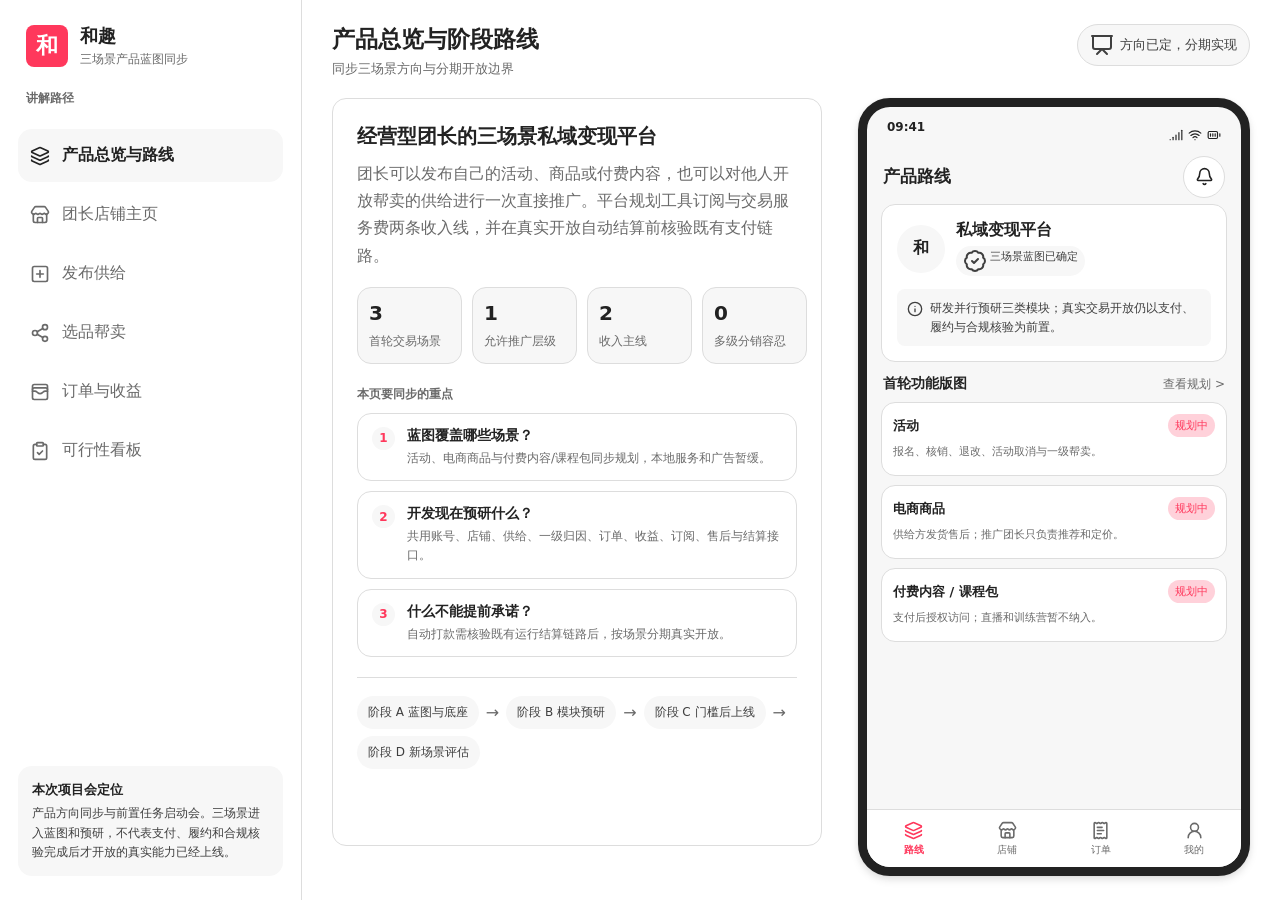
==== commit 3b1b6671: "升级三场景项目会演示原型" ====
--- a/03-演示界面/和趣项目会演示原型.html
+++ b/03-演示界面/和趣项目会演示原型.html
@@ -3,211 +3,138 @@
 <head>
   <meta charset="utf-8">
   <meta name="viewport" content="width=device-width, initial-scale=1">
-  <title>和趣亲子活动平台 - 项目会演示原型</title>
+  <title>和趣三场景私域变现平台 - 项目会同步原型</title>
   <script src="./assets/lucide.min.js"></script>
   <link rel="stylesheet" href="../design-system/airbnb-tokens.css">
   <style>
     :root {
-      --bg: var(--color-canvas);
       --surface: var(--color-canvas);
-      --surface-alt: var(--color-surface-soft);
+      --surface-soft: var(--color-surface-soft);
+      --surface-strong: var(--color-surface-strong);
       --ink: var(--color-ink);
+      --body: var(--color-body);
       --muted: var(--color-muted);
       --line: var(--color-hairline);
-      --brand: var(--color-ink);
-      --brand-soft: var(--color-surface-soft);
-      --accent: var(--color-action);
-      --accent-ink: var(--color-on-action);
-      --green: var(--color-ink);
-      --green-soft: var(--color-surface-soft);
-      --orange: var(--color-body);
-      --orange-soft: var(--color-surface-soft);
-      --red: var(--color-error);
-      --red-soft: var(--color-action-disabled);
-      --blue: var(--color-action);
-      --blue-soft: var(--color-action-disabled);
+      --action: var(--color-action);
+      --error: var(--color-error);
       --shadow: var(--shadow-float);
-      --radius: var(--radius-md);
     }
-    * { box-sizing: border-box; letter-spacing: 0; }
-    html, body { margin: 0; min-height: 100%; font-family: var(--font-family-sans); color: var(--ink); background: var(--bg); }
-    body { min-height: 100vh; }
-    button { font: inherit; cursor: pointer; border: 0; background: transparent; color: inherit; }
+    * { box-sizing: border-box; }
+    html, body { margin: 0; min-height: 100%; font-family: var(--font-family-sans); color: var(--ink); background: var(--surface); }
+    button { border: 0; background: transparent; color: inherit; cursor: pointer; font: inherit; }
     button:focus-visible { outline: 3px solid var(--color-action-focus); outline-offset: 2px; }
-    .shell { display: grid; grid-template-columns: 296px 1fr; min-height: 100vh; }
-    .side {
-      background: var(--surface);
-      border-right: 1px solid var(--line);
-      padding: 24px 18px;
-      display: flex;
-      flex-direction: column;
-      gap: 22px;
-    }
-    .brand { display: flex; gap: 12px; align-items: center; padding: 0 8px; }
-    .logo { width: 40px; height: 40px; border-radius: var(--radius-sm); display: grid; place-items: center; background: var(--accent); color: var(--accent-ink); font-size: 21px; font-weight: 700; }
+    .shell { min-height: 100vh; display: grid; grid-template-columns: 302px 1fr; }
+    .side { border-right: 1px solid var(--line); padding: 24px 18px; display: flex; flex-direction: column; gap: 22px; background: var(--surface); }
+    .brand { display: flex; align-items: center; gap: 12px; padding: 0 8px; }
+    .logo { width: 42px; height: 42px; display: grid; place-items: center; border-radius: var(--radius-sm); background: var(--action); color: var(--color-on-action); font-size: 22px; font-weight: 700; }
     .brand strong { display: block; font-size: 18px; }
-    .brand span { display: block; margin-top: 3px; color: var(--muted); font-size: 12px; }
-    .side-label { padding: 0 8px; color: var(--muted); font-size: 12px; font-weight: 700; }
-    .route { display: grid; gap: 7px; }
-    .route button {
-      min-height: 52px;
-      display: flex; gap: 12px; align-items: center;
-      border-radius: var(--radius);
-      padding: 10px 12px; color: var(--muted); text-align: left;
-    }
-    .route button:hover, .route button.active { background: var(--brand-soft); color: var(--brand); }
+    .brand span { color: var(--muted); display: block; font-size: 12px; margin-top: 3px; }
+    .side-label { color: var(--muted); font-size: 12px; font-weight: 700; padding: 0 8px; }
+    .route { display: grid; gap: 6px; }
+    .route button { align-items: center; border-radius: var(--radius-md); color: var(--muted); display: flex; gap: 12px; min-height: 53px; padding: 10px 12px; text-align: left; }
+    .route button:hover, .route button.active { background: var(--surface-soft); color: var(--ink); }
     .route button.active { font-weight: 700; }
     .route svg { width: 20px; height: 20px; flex: none; }
-    .meeting-note { margin-top: auto; background: var(--surface-alt); border-radius: var(--radius); padding: 14px; font-size: 12px; line-height: 1.6; color: var(--muted); }
-    .meeting-note strong { display: block; color: var(--ink); margin-bottom: 4px; font-size: 13px; }
-    .main { padding: 24px 28px; }
-    .topbar { display: flex; justify-content: space-between; align-items: flex-start; margin-bottom: 20px; gap: 24px; }
-    .topbar h1 { font-size: 22px; line-height: 1.35; margin: 0 0 5px; }
-    .topbar p { color: var(--muted); margin: 0; font-size: 13px; }
-    .tag { display: inline-flex; align-items: center; gap: 6px; border: 1px solid var(--line); background: var(--green-soft); color: var(--green); border-radius: var(--radius-full); padding: 8px 12px; font-size: 13px; white-space: nowrap; }
-    .stage {
-      display: grid;
-      grid-template-columns: minmax(420px, 1fr) minmax(300px, 410px);
-      align-items: start; gap: 26px;
-    }
-    .talk {
-      background: var(--surface); border: 1px solid var(--line); border-radius: var(--radius);
-      padding: 24px; min-height: 730px;
-    }
-    .talk h2 { margin: 0 0 12px; font-size: 20px; }
-    .talk > p { color: var(--muted); line-height: 1.7; margin: 0 0 20px; max-width: 700px; }
-    .decision-title { color: var(--muted); font-size: 12px; font-weight: 700; margin: 25px 0 10px; }
-    .questions { display: grid; gap: 10px; }
-    .question { border: 1px solid var(--line); border-radius: var(--radius); padding: 14px 15px; display: flex; gap: 12px; align-items: flex-start; }
-    .number { border-radius: 50%; width: 22px; height: 22px; display: grid; place-items: center; background: var(--brand-soft); color: var(--blue); font-size: 12px; font-weight: 700; flex: none; }
-    .question strong { display: block; font-size: 14px; margin-bottom: 4px; }
-    .question span { display: block; font-size: 12px; color: var(--muted); line-height: 1.55; }
-    .facts { display: grid; grid-template-columns: repeat(4, minmax(115px, 1fr)); gap: 10px; margin: 18px 0 6px; }
-    .fact { background: var(--surface-alt); border: 1px solid var(--line); border-radius: var(--radius); padding: 14px 12px; }
-    .fact strong { display: block; font-size: 21px; margin-bottom: 4px; }
-    .fact span { font-size: 12px; color: var(--muted); }
-    .flow { margin-top: 18px; border-top: 1px solid var(--line); padding-top: 20px; display: flex; gap: 7px; flex-wrap: wrap; }
-    .flow span { background: var(--brand-soft); color: var(--brand); padding: 8px 10px; border-radius: 16px; font-size: 12px; }
-    .flow i { font-style: normal; color: var(--color-muted-soft); align-self: center; }
-    .phone {
-      width: min(390px, 100%); min-height: 760px; margin-left: auto;
-      background: var(--surface-alt); border: 9px solid var(--ink); border-radius: var(--radius-xl);
-      box-shadow: var(--shadow); overflow: hidden; position: relative;
-    }
-    .phone-head { height: 42px; padding: 13px 20px 0; display: flex; justify-content: space-between; font-size: 12px; font-weight: 700; }
-    .icons { display: flex; gap: 5px; align-items: center; }
-    .icons svg { width: 14px; height: 14px; }
-    .screen { display: none; min-height: 708px; padding-bottom: 70px; }
+    .side-note { margin-top: auto; background: var(--surface-soft); border-radius: var(--radius-md); color: var(--body); font-size: 12px; line-height: 1.6; padding: 14px; }
+    .side-note strong { display: block; font-size: 13px; color: var(--ink); margin-bottom: 4px; }
+    .main { padding: 24px 30px; }
+    .topbar { align-items: flex-start; display: flex; gap: 20px; justify-content: space-between; margin-bottom: 20px; }
+    .topbar h1 { font-size: 23px; line-height: 1.35; margin: 0 0 5px; }
+    .topbar p { color: var(--muted); font-size: 13px; margin: 0; }
+    .tag { align-items: center; background: var(--surface-soft); border: 1px solid var(--line); border-radius: var(--radius-full); color: var(--body); display: inline-flex; font-size: 13px; gap: 6px; padding: 8px 12px; white-space: nowrap; }
+    .stage { align-items: start; display: grid; gap: 26px; grid-template-columns: minmax(450px, 1fr) minmax(300px, 402px); }
+    .talk { border: 1px solid var(--line); border-radius: var(--radius-md); min-height: 748px; padding: 24px; }
+    .talk h2 { font-size: 20px; margin: 0 0 10px; }
+    .talk > p { color: var(--muted); line-height: 1.7; margin: 0 0 18px; }
+    .facts { display: grid; gap: 10px; grid-template-columns: repeat(4, minmax(105px, 1fr)); margin: 18px 0 21px; }
+    .fact { background: var(--surface-soft); border: 1px solid var(--line); border-radius: var(--radius-md); padding: 13px 11px; }
+    .fact strong { display: block; font-size: 20px; margin-bottom: 5px; }
+    .fact span { color: var(--muted); font-size: 12px; }
+    .talk-label { color: var(--muted); font-size: 12px; font-weight: 700; margin: 22px 0 10px; }
+    .callouts { display: grid; gap: 10px; }
+    .callout { border: 1px solid var(--line); border-radius: var(--radius-md); display: flex; gap: 12px; padding: 13px 14px; }
+    .number { align-items: center; background: var(--surface-soft); border-radius: 50%; color: var(--action); display: flex; flex: none; font-size: 12px; font-weight: 700; height: 23px; justify-content: center; width: 23px; }
+    .callout strong { display: block; font-size: 14px; margin-bottom: 4px; }
+    .callout span { color: var(--muted); display: block; font-size: 12px; line-height: 1.55; }
+    .flow { border-top: 1px solid var(--line); display: flex; flex-wrap: wrap; gap: 7px; margin-top: 20px; padding-top: 18px; }
+    .flow span { background: var(--surface-soft); border-radius: var(--radius-full); color: var(--body); font-size: 12px; padding: 8px 11px; }
+    .flow i { align-self: center; color: var(--muted); font-style: normal; }
+    .phone { background: var(--surface-soft); border: 9px solid var(--ink); border-radius: var(--radius-xl); box-shadow: var(--shadow); margin-left: auto; min-height: 770px; overflow: hidden; position: relative; width: min(392px, 100%); }
+    .phone-head { display: flex; font-size: 12px; font-weight: 700; height: 42px; justify-content: space-between; padding: 13px 20px 0; }
+    .phone-icons { align-items: center; display: flex; gap: 5px; }
+    .phone-icons svg { height: 14px; width: 14px; }
+    .screen { display: none; min-height: 718px; padding-bottom: 68px; }
     .screen.active { display: block; }
-    .mobile-header { height: 55px; padding: 8px 18px; display: flex; align-items: center; justify-content: space-between; }
+    .mobile-header { align-items: center; display: flex; height: 55px; justify-content: space-between; padding: 8px 16px; }
     .mobile-header strong { font-size: 17px; }
-    .icon-button { min-height: 42px; min-width: 42px; display: inline-grid; place-items: center; border-radius: 50%; background: var(--surface); border: 1px solid var(--line); }
-    .icon-button svg { width: 19px; height: 19px; }
+    .icon-button { align-items: center; background: var(--surface); border: 1px solid var(--line); border-radius: 50%; display: flex; height: 42px; justify-content: center; min-width: 42px; }
+    .icon-button svg { height: 19px; width: 19px; }
     .page { padding: 0 14px 16px; }
-    .profile { background: var(--surface); border-radius: var(--radius); padding: 15px; display: flex; gap: 12px; align-items: center; }
-    .avatar { width: 48px; height: 48px; border-radius: 50%; background: var(--brand-soft); color: var(--brand); display: grid; place-items: center; font-weight: 700; font-size: 17px; }
-    .profile strong { display: block; font-size: 16px; }
-    .verify { display: inline-flex; align-items: center; gap: 3px; color: var(--green); font-size: 11px; background: var(--green-soft); padding: 3px 6px; border-radius: 12px; margin-top: 5px; }
-    .profile .share { margin-left: auto; min-width: 42px; height: 42px; border-radius: var(--radius); background: var(--brand-soft); display: grid; place-items: center; }
-    .profile .share svg { width: 18px; }
-    .disclosure { margin: 10px 0 15px; border-radius: var(--radius); background: var(--surface-alt); color: var(--color-body); padding: 11px 12px; font-size: 12px; line-height: 1.55; display: flex; gap: 8px; }
-    .disclosure svg { flex: none; width: 16px; height: 16px; margin-top: 2px; }
-    .section-row { display: flex; justify-content: space-between; align-items: center; margin: 15px 2px 10px; }
-    .section-row strong { font-size: 15px; }
-    .section-row span { font-size: 12px; color: var(--muted); }
-    .activities { display: grid; gap: 11px; }
-    .activity { display: grid; grid-template-columns: 98px 1fr; gap: 10px; background: var(--surface); border-radius: var(--radius); padding: 9px; border: 1px solid var(--line); }
-    .photo { border-radius: var(--radius-sm); background-size: cover; background-position: center; height: 100px; }
-    .pottery { background-image: url("./assets/pottery.jpg"); }
-    .movie { background-image: url("./assets/movie.jpg"); }
-    .science { background-image: url("./assets/science.jpg"); }
-    .activity h3 { margin: 2px 0 5px; font-size: 13px; line-height: 1.35; }
+    .card { background: var(--surface); border: 1px solid var(--line); border-radius: var(--radius-md); padding: 13px; }
+    .hero { padding: 15px; }
+    .hero-row { align-items: center; display: flex; gap: 11px; }
+    .avatar { align-items: center; background: var(--surface-soft); border-radius: 50%; display: flex; flex: none; font-size: 16px; font-weight: 700; height: 48px; justify-content: center; width: 48px; }
+    .hero strong { display: block; font-size: 16px; }
     .micro { color: var(--muted); font-size: 11px; line-height: 1.5; }
-    .price { display: flex; justify-content: space-between; align-items: end; margin-top: 6px; }
-    .price strong { color: var(--accent); font-size: 17px; }
-    .small-btn { height: 29px; padding: 0 10px; border-radius: 15px; background: var(--accent); color: var(--accent-ink); font-size: 11px; font-weight: 700; }
-    .hero-img { height: 178px; border-radius: var(--radius); background-image: url("./assets/pottery.jpg"); background-size: cover; background-position: center; }
-    .detail-card { background: var(--surface); border-radius: var(--radius); margin-top: -16px; position: relative; padding: 15px; }
-    .detail-card h2 { font-size: 18px; line-height: 1.4; margin: 0 0 8px; }
-    .badge-line { display: flex; gap: 6px; flex-wrap: wrap; }
-    .badge { font-size: 11px; color: var(--green); background: var(--green-soft); border-radius: 12px; padding: 4px 7px; }
-    .identity { margin-top: 12px; display: grid; gap: 8px; font-size: 12px; }
-    .identity div { display: flex; justify-content: space-between; gap: 8px; padding-bottom: 8px; border-bottom: 1px solid var(--line); }
-    .identity span { color: var(--muted); }
-    .rules { background: var(--surface); border-radius: var(--radius); padding: 12px 13px; margin-top: 11px; display: grid; gap: 11px; }
-    .rule { display: flex; gap: 9px; align-items: flex-start; font-size: 12px; line-height: 1.45; }
-    .rule svg { width: 16px; height: 16px; color: var(--blue); flex: none; margin-top: 1px; }
-    .sticky-cta { position: absolute; left: 0; right: 0; bottom: 0; background: var(--surface); border-top: 1px solid var(--line); height: 66px; padding: 10px 14px; display: flex; gap: 10px; align-items: center; }
-    .cta { flex: 1; height: 46px; border-radius: var(--radius); background: var(--accent); color: var(--accent-ink); font-size: 15px; font-weight: 700; }
-    .cta.secondary { flex: 0 0 106px; background: var(--surface-alt); color: var(--brand); }
-    .dash-title { padding: 0 16px 12px; }
-    .dash-title h2 { font-size: 20px; margin: 5px 0; }
-    .dash-title p { margin: 0; color: var(--muted); font-size: 12px; }
-    .commission-summary { margin: 0 14px 14px; background: var(--brand); color: var(--color-on-action); border-radius: var(--radius); padding: 15px; }
-    .commission-summary header { font-size: 12px; opacity: .75; margin-bottom: 11px; display: flex; justify-content: space-between; }
-    .money-row { display: grid; grid-template-columns: repeat(3, 1fr); gap: 8px; }
-    .money-row strong { display: block; font-size: 18px; margin-bottom: 3px; }
-    .money-row span { font-size: 11px; opacity: .75; }
-    .quick { display: grid; grid-template-columns: repeat(4, 1fr); background: var(--surface); border-radius: var(--radius); margin: 0 14px 14px; padding: 13px 6px; gap: 4px; }
-    .quick button { display: grid; justify-items: center; gap: 6px; font-size: 11px; min-height: 56px; color: var(--ink); }
-    .quick .qicon { width: 35px; height: 35px; border-radius: var(--radius-sm); background: var(--brand-soft); display: grid; place-items: center; color: var(--blue); }
-    .quick svg { width: 18px; height: 18px; }
-    .task-list, .sell-list, .ledger { margin: 0 14px; display: grid; gap: 9px; }
-    .task, .sell-item, .ledger-row { background: var(--surface); border-radius: var(--radius); padding: 12px; border: 1px solid var(--line); }
-    .task { display: flex; justify-content: space-between; align-items: center; }
-    .task strong { font-size: 13px; display: block; }
-    .task span { font-size: 11px; color: var(--muted); }
-    .risk { color: var(--orange); background: var(--orange-soft); padding: 4px 7px; border-radius: 12px; font-size: 11px; }
-    .tabs { display: flex; gap: 6px; margin: 0 14px 13px; }
-    .tab { flex: 1; background: var(--surface-alt); border-radius: var(--radius-full); padding: 8px 3px; font-size: 12px; text-align: center; color: var(--muted); }
-    .tab.on { background: var(--accent); color: var(--accent-ink); }
-    .sell-item header, .ledger-row header { display: flex; justify-content: space-between; align-items: center; margin-bottom: 7px; }
-    .sell-item h3, .ledger-row h3 { margin: 0; font-size: 13px; }
-    .sell-item p, .ledger-row p { margin: 4px 0; color: var(--muted); font-size: 11px; }
-    .actions { display: flex; justify-content: flex-end; gap: 7px; margin-top: 9px; }
-    .outline-btn { height: 31px; padding: 0 11px; border-radius: var(--radius-full); border: 1px solid var(--line); color: var(--brand); font-size: 11px; }
-    .solid-btn { height: 31px; padding: 0 11px; border-radius: var(--radius-full); background: var(--accent); color: var(--accent-ink); font-size: 11px; font-weight: 700; }
-    .status { padding: 3px 7px; border-radius: 12px; font-size: 11px; white-space: nowrap; }
-    .pending { background: var(--orange-soft); color: var(--orange); }
-    .settle { background: var(--green-soft); color: var(--green); }
-    .returned { background: var(--red-soft); color: var(--red); }
-    .admin {
-      background: var(--surface); border-radius: var(--radius); padding: 14px;
-      margin: 0 14px; border: 1px solid var(--line);
-    }
-    .admin-metrics { display: grid; grid-template-columns: repeat(2, 1fr); gap: 8px; }
-    .admin-metric { background: var(--surface-alt); border-radius: var(--radius-sm); padding: 10px; }
-    .admin-metric strong { font-size: 18px; display: block; }
-    .admin-metric span { color: var(--muted); font-size: 11px; }
-    .alert { margin: 12px 0; padding: 10px; background: var(--red-soft); color: var(--red); border-radius: var(--radius-sm); font-size: 11px; line-height: 1.5; }
-    .review-row { display: flex; justify-content: space-between; gap: 8px; align-items: center; padding: 10px 0; border-top: 1px solid var(--line); }
-    .review-row:first-of-type { border-top: 0; }
-    .review-row strong { font-size: 12px; display: block; }
-    .review-row span { color: var(--muted); font-size: 11px; }
-    .bottom-nav { position: absolute; bottom: 0; left: 0; right: 0; height: 59px; background: var(--surface); border-top: 1px solid var(--line); display: flex; justify-content: space-around; align-items: center; }
-    .bottom-nav button { display: grid; justify-items: center; gap: 3px; color: var(--muted); font-size: 10px; min-width: 62px; min-height: 50px; padding-top: 5px; }
-    .bottom-nav button.on { color: var(--brand); font-weight: 700; }
-    .bottom-nav svg { width: 20px; height: 20px; }
-    .screen .sticky-cta ~ .bottom-nav { display: none; }
-    .prototype-note { margin-top: 18px; padding: 12px; border: 1px dashed var(--line); border-radius: var(--radius); color: var(--muted); font-size: 12px; line-height: 1.6; }
-    @media (max-width: 940px) {
-      .shell { display: block; }
-      .side { border-right: 0; border-bottom: 1px solid var(--line); padding: 16px; }
-      .route { grid-template-columns: repeat(2, minmax(140px, 1fr)); }
-      .meeting-note { display: none; }
-      .main { padding: 18px 14px; }
-      .stage { display: block; }
-      .talk { min-height: auto; margin-bottom: 20px; }
+    .verify { background: var(--surface-soft); border-radius: var(--radius-full); color: var(--body); display: inline-flex; font-size: 11px; gap: 3px; margin-top: 5px; padding: 3px 7px; }
+    .disclosure { background: var(--surface-soft); border-radius: var(--radius-sm); color: var(--body); display: flex; font-size: 12px; gap: 7px; line-height: 1.55; margin-top: 12px; padding: 10px; }
+    .disclosure svg { flex: none; height: 16px; margin-top: 2px; width: 16px; }
+    .pill-tabs { display: grid; gap: 6px; grid-template-columns: repeat(3, 1fr); margin: 13px 0 11px; }
+    .pill-tabs button { background: var(--surface); border: 1px solid var(--line); border-radius: var(--radius-full); color: var(--muted); font-size: 12px; padding: 9px 4px; }
+    .pill-tabs button.active { background: var(--action); border-color: var(--action); color: var(--color-on-action); }
+    .section-row { align-items: center; display: flex; justify-content: space-between; margin: 13px 2px 9px; }
+    .section-row strong { font-size: 14px; }
+    .section-row span { color: var(--muted); font-size: 12px; }
+    .list { display: grid; gap: 9px; }
+    .item { background: var(--surface); border: 1px solid var(--line); border-radius: var(--radius-md); padding: 11px; }
+    .item header { align-items: center; display: flex; gap: 6px; justify-content: space-between; margin-bottom: 6px; }
+    .item h3 { font-size: 13px; margin: 0; }
+    .badge { background: var(--surface-soft); border-radius: var(--radius-full); color: var(--body); font-size: 11px; padding: 4px 7px; white-space: nowrap; }
+    .badge.action { background: var(--color-action-disabled); color: var(--action); }
+    .badge.risk { background: var(--color-action-disabled); color: var(--error); }
+    .item p { color: var(--muted); font-size: 11px; line-height: 1.55; margin: 4px 0; }
+    .price-row { align-items: end; display: flex; gap: 7px; justify-content: space-between; margin-top: 7px; }
+    .price-row strong { font-size: 17px; }
+    .small-btn { background: var(--action); border-radius: var(--radius-sm); color: var(--color-on-action); font-size: 12px; padding: 8px 11px; }
+    .stats { display: grid; gap: 8px; grid-template-columns: repeat(3, 1fr); margin: 12px 0; }
+    .stat { background: var(--surface); border-radius: var(--radius-sm); padding: 10px 7px; text-align: center; }
+    .stat strong { display: block; font-size: 17px; }
+    .stat span { color: var(--muted); font-size: 10px; }
+    .form-card { background: var(--surface); border: 1px solid var(--line); border-radius: var(--radius-md); padding: 13px; }
+    .type-tabs { display: flex; gap: 6px; margin-bottom: 12px; }
+    .type-tabs span { background: var(--surface-soft); border-radius: var(--radius-full); color: var(--muted); font-size: 11px; padding: 7px 10px; }
+    .type-tabs span.active { background: var(--action); color: var(--color-on-action); }
+    .field { border-bottom: 1px solid var(--line); padding: 9px 0; }
+    .field:last-of-type { border-bottom: 0; }
+    .field label { color: var(--muted); display: block; font-size: 11px; margin-bottom: 4px; }
+    .field strong { font-size: 13px; font-weight: 500; }
+    .cta { background: var(--action); border-radius: var(--radius-sm); color: var(--color-on-action); display: block; font-size: 14px; font-weight: 700; margin-top: 12px; padding: 12px; text-align: center; width: 100%; }
+    .calc { background: var(--surface); border: 1px solid var(--line); border-radius: var(--radius-md); margin-top: 10px; padding: 12px; }
+    .calc-row { color: var(--body); display: flex; font-size: 12px; justify-content: space-between; padding: 5px 0; }
+    .calc-row.total { border-top: 1px solid var(--line); color: var(--ink); font-weight: 700; margin-top: 4px; padding-top: 9px; }
+    .summary { background: var(--action); border-radius: var(--radius-md); color: var(--color-on-action); padding: 14px; }
+    .summary header { display: flex; font-size: 12px; justify-content: space-between; margin-bottom: 10px; }
+    .money { display: grid; gap: 6px; grid-template-columns: repeat(3, 1fr); }
+    .money strong { display: block; font-size: 17px; }
+    .money span { font-size: 10px; opacity: .82; }
+    .alert { background: var(--surface); border: 1px solid var(--line); border-radius: var(--radius-md); color: var(--body); font-size: 11px; line-height: 1.6; margin: 10px 0; padding: 10px; }
+    .alert strong { color: var(--error); }
+    .checklist { display: grid; gap: 8px; }
+    .check { align-items: flex-start; background: var(--surface); border: 1px solid var(--line); border-radius: var(--radius-sm); display: flex; gap: 9px; padding: 10px; }
+    .check svg { flex: none; height: 16px; margin-top: 2px; width: 16px; }
+    .check strong { display: block; font-size: 12px; }
+    .check span { color: var(--muted); display: block; font-size: 11px; line-height: 1.45; margin-top: 3px; }
+    .bottom-nav { align-items: center; background: var(--surface); border-top: 1px solid var(--line); bottom: 0; display: flex; height: 58px; justify-content: space-around; left: 0; position: absolute; right: 0; }
+    .bottom-nav button { align-items: center; color: var(--muted); display: flex; flex-direction: column; font-size: 10px; gap: 3px; }
+    .bottom-nav button.active { color: var(--action); font-weight: 700; }
+    .bottom-nav svg { height: 19px; width: 19px; }
+    @media (max-width: 1080px) {
+      .shell { grid-template-columns: 1fr; }
+      .side { border-bottom: 1px solid var(--line); border-right: 0; }
+      .route { grid-template-columns: repeat(2, 1fr); }
+      .side-note { display: none; }
+      .stage { grid-template-columns: 1fr; }
       .phone { margin: 0 auto; }
-    }
-    @media (max-width: 560px) {
-      .topbar { display: block; }
-      .tag { margin-top: 12px; }
-      .talk { display: none; }
-      .route { display: flex; overflow-x: auto; }
-      .route button { min-width: 174px; }
-      .phone { min-height: calc(100vh - 170px); width: 100%; border-width: 0; border-radius: 0; }
-      .facts { grid-template-columns: repeat(2, 1fr); }
     }
   </style>
 </head>
@@ -216,268 +143,204 @@
     <aside class="side">
       <div class="brand">
         <div class="logo">和</div>
-        <div>
-          <strong>和趣</strong>
-          <span>项目会演示原型</span>
-        </div>
+        <div><strong>和趣</strong><span>三场景产品蓝图同步</span></div>
       </div>
-      <div>
-        <div class="side-label">演示路径</div>
-        <nav class="route" aria-label="演示页面切换">
-          <button class="active" data-screen="home" data-title="家长看到的团长主页" data-focus="验证团长身份、推荐关系和活动集中展示">
-            <i data-lucide="users-round"></i><span>家长看到的团长主页</span>
-          </button>
-          <button data-screen="detail" data-title="活动详情与支付前披露" data-focus="确认实际主办方、退款和儿童保障可见">
-            <i data-lucide="calendar-check"></i><span>活动详情与披露</span>
-          </button>
-          <button data-screen="leader" data-title="团长推广工作台" data-focus="确认团长只处理推荐、订单和佣金">
-            <i data-lucide="layout-dashboard"></i><span>团长推广工作台</span>
-          </button>
-          <button data-screen="shelf" data-title="可推广活动货架" data-focus="确认团长只能选择审核通过的亲子活动">
-            <i data-lucide="store"></i><span>选择可推广活动</span>
-          </button>
-          <button data-screen="commission" data-title="佣金明细与退款影响" data-focus="确认佣金延迟结算和退款处理边界">
-            <i data-lucide="wallet-cards"></i><span>佣金与退款影响</span>
-          </button>
-          <button data-screen="ops" data-title="运营审核与质量看板" data-focus="确认供给准入、暂停分销和数据能力">
-            <i data-lucide="shield-check"></i><span>运营质量看板</span>
-          </button>
-        </nav>
-      </div>
-      <div class="meeting-note">
-        <strong>本轮范围提示</strong>
-        只演示亲子活动的受控一级帮卖。商品、优惠券、多级邀请和内容社区不进入本轮方案。
+      <div class="side-label">讲解路径</div>
+      <nav class="route">
+        <button class="active" data-screen="overview" data-title="产品总览与阶段路线" data-focus="同步三场景方向与分期开放边界"><i data-lucide="layers-3"></i><span>产品总览与路线</span></button>
+        <button data-screen="store" data-title="团长店铺与三类货架" data-focus="展示经营型团长可发布和可帮卖的入口"><i data-lucide="store"></i><span>团长店铺主页</span></button>
+        <button data-screen="publish" data-title="三场景供给发布" data-focus="说明发布者的交付责任与审核字段"><i data-lucide="square-plus"></i><span>发布供给</span></button>
+        <button data-screen="distribution" data-title="一级帮卖与加价" data-focus="展示底价、终端售价、平台费和推广收益"><i data-lucide="share-2"></i><span>选品帮卖</span></button>
+        <button data-screen="earnings" data-title="订单、收益与退款回退" data-focus="同步订阅、抽佣和自动结算核验边界"><i data-lucide="wallet-cards"></i><span>订单与收益</span></button>
+        <button data-screen="ops" data-title="运营与可行性看板" data-focus="向开发和运营下发预研核验任务"><i data-lucide="clipboard-check"></i><span>可行性看板</span></button>
+      </nav>
+      <div class="side-note">
+        <strong>本次项目会定位</strong>
+        产品方向同步与前置任务启动会。三场景进入蓝图和预研，不代表支付、履约和合规核验完成后才开放的真实能力已经上线。
       </div>
     </aside>
     <main class="main">
-      <div class="topbar">
+      <header class="topbar">
         <div>
-          <h1 id="title">家长看到的团长主页</h1>
-          <p id="focus">验证团长身份、推荐关系和活动集中展示</p>
+          <h1 id="title">产品总览与阶段路线</h1>
+          <p id="focus">同步三场景方向与分期开放边界</p>
         </div>
-        <div class="tag"><i data-lucide="flask-conical"></i> 用于可行性讨论，不代表已排期上线</div>
-      </div>
-      <div class="stage">
-        <section class="talk">
-          <h2>会议决策提示</h2>
-          <p>此原型只覆盖影响立项判断的关键路径。每切换一个页面，请运营补充真实流程和例外，开发指出字段、接口或权限难点。</p>
+        <div class="tag"><i data-lucide="presentation"></i> 方向已定，分期实现</div>
+      </header>
+      <section class="stage">
+        <article class="talk">
+          <h2>经营型团长的三场景私域变现平台</h2>
+          <p>团长可以发布自己的活动、商品或付费内容，也可以对他人开放帮卖的供给进行一次直接推广。平台规划工具订阅与交易服务费两条收入线，并在真实开放自动结算前核验既有支付链路。</p>
           <div class="facts">
-            <div class="fact"><strong>227</strong><span>现有活动</span></div>
-            <div class="fact"><strong>6,207</strong><span>订单基线</span></div>
-            <div class="fact"><strong>28.3%</strong><span>退款订单比例</span></div>
-            <div class="fact"><strong>0</strong><span>多级分销容忍数</span></div>
-          </div>
-          <div class="decision-title">本页要回答</div>
-          <div class="questions" id="questions">
-            <div class="question"><div class="number">1</div><div><strong>家长是否需要一个团长主页？</strong><span>能否替代逐条翻微信群链接，并提升推荐来源的可信度。</span></div></div>
-            <div class="question"><div class="number">2</div><div><strong>活动货架首批展示什么？</strong><span>只展示平台审核通过、可售且可分销的亲子活动。</span></div></div>
-            <div class="question"><div class="number">3</div><div><strong>责任关系是否清楚？</strong><span>团长推荐、主办方履约、平台交易售后必须首屏可见。</span></div></div>
+            <div class="fact"><strong>3</strong><span>首轮交易场景</span></div>
+            <div class="fact"><strong>1</strong><span>允许推广层级</span></div>
+            <div class="fact"><strong>2</strong><span>收入主线</span></div>
+            <div class="fact"><strong>0</strong><span>多级分销容忍</span></div>
+          </div>
+          <div class="talk-label">本页要同步的重点</div>
+          <div class="callouts" id="callouts">
+            <div class="callout"><div class="number">1</div><div><strong>蓝图覆盖哪些场景？</strong><span>活动、电商商品与付费内容/课程包同步规划，本地服务和广告暂缓。</span></div></div>
+            <div class="callout"><div class="number">2</div><div><strong>开发现在预研什么？</strong><span>共用账号、店铺、供给、一级归因、订单、收益、订阅、售后与结算接口。</span></div></div>
+            <div class="callout"><div class="number">3</div><div><strong>什么不能提前承诺？</strong><span>自动打款需核验既有运行结算链路后，按场景分期真实开放。</span></div></div>
           </div>
           <div class="flow">
-            <span>团长主页</span><i>→</i><span>活动详情</span><i>→</i><span>家长支付</span><i>→</i><span>履约/退款</span><i>→</i><span>佣金生效</span>
-          </div>
-          <div class="prototype-note">演示数据为示意内容。会议应把真实的团长数量、活动白名单、退款原因与支付结算方式补入 Phase 0 任务表。</div>
+            <span>阶段 A 蓝图与底座</span><i>→</i><span>阶段 B 模块预研</span><i>→</i><span>阶段 C 门槛后上线</span><i>→</i><span>阶段 D 新场景评估</span>
+          </div>
+        </article>
+        <section class="phone" aria-label="三场景原型屏幕">
+          <div class="phone-head"><span>09:41</span><div class="phone-icons"><i data-lucide="signal"></i><i data-lucide="wifi"></i><i data-lucide="battery-full"></i></div></div>
+          <div class="screen active" id="screen-overview">
+            <div class="mobile-header"><strong>产品路线</strong><button class="icon-button"><i data-lucide="bell"></i></button></div>
+            <div class="page">
+              <div class="card hero">
+                <div class="hero-row"><div class="avatar">和</div><div><strong>私域变现平台</strong><span class="verify"><i data-lucide="badge-check"></i> 三场景蓝图已确定</span></div></div>
+                <div class="disclosure"><i data-lucide="info"></i><span>研发并行预研三类模块；真实交易开放仍以支付、履约与合规核验为前置。</span></div>
+              </div>
+              <div class="section-row"><strong>首轮功能版图</strong><span>查看规划 ></span></div>
+              <div class="list">
+                <div class="item"><header><h3>活动</h3><span class="badge action">规划中</span></header><p>报名、核销、退改、活动取消与一级帮卖。</p></div>
+                <div class="item"><header><h3>电商商品</h3><span class="badge action">规划中</span></header><p>供给方发货售后；推广团长只负责推荐和定价。</p></div>
+                <div class="item"><header><h3>付费内容 / 课程包</h3><span class="badge action">规划中</span></header><p>支付后授权访问；直播和训练营暂不纳入。</p></div>
+              </div>
+            </div>
+            <div class="bottom-nav"><button class="active"><i data-lucide="layers-3"></i>路线</button><button><i data-lucide="store"></i>店铺</button><button><i data-lucide="receipt-text"></i>订单</button><button><i data-lucide="user-round"></i>我的</button></div>
+          </div>
+          <div class="screen" id="screen-store">
+            <div class="mobile-header"><strong>芸姐的选品铺</strong><button class="icon-button"><i data-lucide="share-2"></i></button></div>
+            <div class="page">
+              <div class="card hero">
+                <div class="hero-row"><div class="avatar">芸</div><div><strong>芸姐社区生活团</strong><span class="verify"><i data-lucide="badge-check"></i> 经营型团长 · 专业版</span></div></div>
+                <div class="disclosure"><i data-lucide="info"></i><span>本店商品可能由不同发布方履约；由他人供给的内容将标明推荐关系和售后责任。</span></div>
+              </div>
+              <div class="pill-tabs"><button class="active">活动 6</button><button>商品 18</button><button>课程包 4</button></div>
+              <div class="list">
+                <div class="item"><header><h3>周末亲子陶艺体验</h3><span class="badge">活动</span></header><p>暖陶手作馆发布 · 芸姐推荐 · 周六 10:00</p><div class="price-row"><strong>¥99</strong><button class="small-btn jump-distribution">查看</button></div></div>
+                <div class="item"><header><h3>谷物早餐组合装</h3><span class="badge">商品</span></header><p>食集仓发布并发货 · 7 天售后</p><div class="price-row"><strong>¥59</strong><button class="small-btn">购买</button></div></div>
+              </div>
+            </div>
+            <div class="bottom-nav"><button><i data-lucide="house"></i>首页</button><button class="active"><i data-lucide="store"></i>店铺</button><button><i data-lucide="receipt-text"></i>订单</button><button><i data-lucide="user-round"></i>我的</button></div>
+          </div>
+          <div class="screen" id="screen-publish">
+            <div class="mobile-header"><strong>发布供给</strong><button class="icon-button"><i data-lucide="help-circle"></i></button></div>
+            <div class="page">
+              <div class="form-card">
+                <div class="type-tabs"><span>活动</span><span class="active">商品</span><span>付费内容</span></div>
+                <div class="field"><label>商品名称</label><strong>谷物早餐组合装 · 12 包</strong></div>
+                <div class="field"><label>供给结算底价 / 库存</label><strong>¥42.00 / 可售 120 件</strong></div>
+                <div class="field"><label>履约与售后责任</label><strong>由发布方食集仓负责发货与退换</strong></div>
+                <div class="field"><label>开放一级帮卖</label><strong>已开启 · 推广方可加价</strong></div>
+                <div class="disclosure"><i data-lucide="shield-check"></i><span>平台提供交易和争议入口；发布方资料及退换规则通过审核后才能上架。</span></div>
+                <button class="cta">提交运营审核</button>
+              </div>
+              <div class="section-row"><strong>其他场景必要字段</strong><span>预研说明</span></div>
+              <div class="list">
+                <div class="item"><p><strong>活动：</strong>场次、名额、核销、退改与取消。</p></div>
+                <div class="item"><p><strong>课程包：</strong>授权入口、有效期、内容交付与退款。</p></div>
+              </div>
+            </div>
+            <div class="bottom-nav"><button class="active"><i data-lucide="square-plus"></i>发布</button><button><i data-lucide="store"></i>供给</button><button><i data-lucide="receipt-text"></i>订单</button><button><i data-lucide="user-round"></i>我的</button></div>
+          </div>
+          <div class="screen" id="screen-distribution">
+            <div class="mobile-header"><strong>一级帮卖定价</strong><button class="icon-button"><i data-lucide="share-2"></i></button></div>
+            <div class="page">
+              <div class="card">
+                <div class="item" style="padding:0;border:0"><header><h3>社区经营入门课程包</h3><span class="badge">付费内容</span></header><p>发布方：橙子运营社 · 支付后获得课程入口</p></div>
+                <div class="calc">
+                  <div class="calc-row"><span>发布方结算底价</span><strong>¥89.00</strong></div>
+                  <div class="calc-row"><span>我设置的终端售价</span><strong>¥129.00</strong></div>
+                  <div class="calc-row"><span>平台交易服务费（终端额）</span><strong>-¥6.45</strong></div>
+                  <div class="calc-row total"><span>预计推广收益</span><strong>¥33.55</strong></div>
+                </div>
+                <div class="disclosure"><i data-lucide="git-branch"></i><span>仅支持一次直接帮卖，不可继续转给下级。消费者可看到实际发布方与我的推荐关系。</span></div>
+                <button class="cta jump-earnings">加入店铺并分享</button>
+              </div>
+            </div>
+            <div class="bottom-nav"><button><i data-lucide="store"></i>选品</button><button class="active"><i data-lucide="share-2"></i>帮卖</button><button><i data-lucide="receipt-text"></i>收益</button><button><i data-lucide="user-round"></i>我的</button></div>
+          </div>
+          <div class="screen" id="screen-earnings">
+            <div class="mobile-header"><strong>订单与收益</strong><button class="icon-button"><i data-lucide="filter"></i></button></div>
+            <div class="page">
+              <div class="summary">
+                <header><span>本月经营收益</span><span>专业版订阅中</span></header>
+                <div class="money"><div><strong>¥428</strong><span>推广收益</span></div><div><strong>¥186</strong><span>待自动结算</span></div><div><strong>-¥24</strong><span>退款冲回</span></div></div>
+              </div>
+              <div class="alert"><strong>可行性前置：</strong>自动结算状态为目标方案展示；真实开放前需完成既有结算链路对双角色及部分退款的复用核验。</div>
+              <div class="list">
+                <div class="item"><header><h3>课程包 · 帮卖成交</h3><span class="badge action">待结算</span></header><p>终端 ¥129 · 底价 ¥89 · 平台费 ¥6.45</p><p>推广收益 ¥33.55 · 内容入口已交付</p></div>
+                <div class="item"><header><h3>早餐组合装 · 部分退款</h3><span class="badge risk">按比例回退</span></header><p>退款 40% · 平台费、发布结算和推广收益同步冲回</p></div>
+                <div class="item"><header><h3>专业版工具订阅</h3><span class="badge">订阅</span></header><p>店铺、经营数据与分发能力 · 下期续费 06-27</p></div>
+              </div>
+            </div>
+            <div class="bottom-nav"><button><i data-lucide="layout-dashboard"></i>工作台</button><button><i data-lucide="store"></i>店铺</button><button class="active"><i data-lucide="wallet-cards"></i>收益</button><button><i data-lucide="user-round"></i>我的</button></div>
+          </div>
+          <div class="screen" id="screen-ops">
+            <div class="mobile-header"><strong>可行性看板</strong><button class="icon-button"><i data-lucide="download"></i></button></div>
+            <div class="page">
+              <div class="stats">
+                <div class="stat"><strong>3</strong><span>场景模块</span></div>
+                <div class="stat"><strong>5</strong><span>P0 预研项</span></div>
+                <div class="stat"><strong>0</strong><span>多级分销</span></div>
+              </div>
+              <div class="section-row"><strong>上线前置核验</strong><span>任务下发</span></div>
+              <div class="checklist">
+                <div class="check"><i data-lucide="code-xml"></i><div><strong>开发：对象与状态机</strong><span>三场景扩展字段、一级加价、订单与退款账本。</span></div></div>
+                <div class="check"><i data-lucide="wallet"></i><div><strong>支付：自动结算复用</strong><span>双角色账户、终端额抽佣、部分退款冲回。</span></div></div>
+                <div class="check"><i data-lucide="search"></i><div><strong>运营：供给和团长摸排</strong><span>活动、商品、课程包的供给责任与付费意愿。</span></div></div>
+                <div class="check"><i data-lucide="shield-alert"></i><div><strong>合规：披露与协议</strong><span>商品售后、内容授权、订阅和推荐关系。</span></div></div>
+              </div>
+              <div class="disclosure"><i data-lucide="ban"></i><span>本轮不纳入：多级分销、本地服务、广告变现、直播训练营。</span></div>
+            </div>
+            <div class="bottom-nav"><button class="active"><i data-lucide="clipboard-check"></i>预研</button><button><i data-lucide="store"></i>供给</button><button><i data-lucide="wallet-cards"></i>结算</button><button><i data-lucide="user-round"></i>我的</button></div>
+          </div>
         </section>
-        <section class="phone" aria-label="移动端页面演示">
-          <div class="phone-head"><span>9:41</span><div class="icons"><i data-lucide="signal"></i><i data-lucide="wifi"></i><i data-lucide="battery-full"></i></div></div>
-          <div class="screen active" id="screen-home">
-            <div class="mobile-header"><strong>亲子活动推荐</strong><button class="icon-button" aria-label="分享主页"><i data-lucide="share-2"></i></button></div>
-            <div class="page">
-              <div class="profile">
-                <div class="avatar">小禾</div>
-                <div><strong>小禾亲子团</strong><span class="verify"><i data-lucide="badge-check"></i> 平台已审核团长</span></div>
-                <button class="share" aria-label="分享团长主页"><i data-lucide="send"></i></button>
-              </div>
-              <div class="disclosure"><i data-lucide="info"></i><span>本页活动由小禾团长推荐；具体服务由活动主办方提供；支付、退款与售后请在和趣订单中完成。</span></div>
-              <div class="section-row"><strong>本周可报名</strong><span>查看全部 12 场</span></div>
-              <div class="activities">
-                <article class="activity">
-                  <div class="photo pottery"></div>
-                  <div><h3>亲子陶艺：做一只春日小碗</h3><div class="micro">5-10 岁 · 周六 10:00<br>主办方：暖陶手作馆 · 可选保险</div><div class="price"><strong>¥89</strong><button class="small-btn jump-detail">查看详情</button></div></div>
-                </article>
-                <article class="activity">
-                  <div class="photo movie"></div>
-                  <div><h3>亲子观影会：海底探险</h3><div class="micro">4 岁以上 · 周日 14:00<br>主办方：和趣俱乐部 · 可退款</div><div class="price"><strong>¥39</strong><button class="small-btn">报名</button></div></div>
-                </article>
-              </div>
-            </div>
-            <div class="bottom-nav">
-              <button class="on"><i data-lucide="house"></i>主页</button><button><i data-lucide="ticket"></i>订单</button><button><i data-lucide="user-round"></i>我的</button>
-            </div>
-          </div>
-          <div class="screen" id="screen-detail">
-            <div class="mobile-header"><button class="icon-button jump-home" aria-label="返回"><i data-lucide="chevron-left"></i></button><strong>活动详情</strong><button class="icon-button" aria-label="分享"><i data-lucide="share-2"></i></button></div>
-            <div class="page">
-              <div class="hero-img"></div>
-              <div class="detail-card">
-                <h2>亲子陶艺：做一只春日小碗</h2>
-                <div class="badge-line"><span class="badge">5-10 岁</span><span class="badge">需成人陪同</span><span class="badge">可选保险</span></div>
-                <div class="identity">
-                  <div><span>实际主办方</span><strong>暖陶手作馆</strong></div>
-                  <div><span>推荐团长</span><strong>小禾亲子团</strong></div>
-                  <div><span>活动场次</span><strong>06-06 周六 10:00</strong></div>
-                  <div><span>票种</span><strong>儿童票 ¥89 / 陪同票 ¥0</strong></div>
-                </div>
-              </div>
-              <div class="rules">
-                <div class="rule"><i data-lucide="shield-check"></i><span><strong>安全须知：</strong>使用陶泥与儿童安全工具，家长全程陪同。</span></div>
-                <div class="rule"><i data-lucide="umbrella"></i><span><strong>保险：</strong>可按实际参与儿童购买意外保险，支付前选择。</span></div>
-                <div class="rule"><i data-lucide="rotate-ccw"></i><span><strong>退款：</strong>活动开始前 24 小时可申请全额退款；取消活动全退。</span></div>
-              </div>
-            </div>
-            <div class="sticky-cta"><button class="cta secondary">咨询规则</button><button class="cta">选择场次报名</button></div>
-          </div>
-          <div class="screen" id="screen-leader">
-            <div class="mobile-header"><strong>推广工作台</strong><button class="icon-button"><i data-lucide="bell"></i></button></div>
-            <div class="dash-title"><h2>小禾亲子团</h2><p>已审核团长 · 我的主页在售 6 场活动</p></div>
-            <div class="commission-summary">
-              <header><span>本月推广佣金</span><span>规则说明 ></span></header>
-              <div class="money-row"><div><strong>¥236.40</strong><span>预估佣金</span></div><div><strong>¥118.00</strong><span>待生效</span></div><div><strong>¥72.00</strong><span>可结算</span></div></div>
-            </div>
-            <div class="quick">
-              <button><span class="qicon"><i data-lucide="contact"></i></span>我的主页</button>
-              <button class="jump-shelf"><span class="qicon"><i data-lucide="plus"></i></span>选择活动</button>
-              <button><span class="qicon"><i data-lucide="share-2"></i></span>分享主页</button>
-              <button class="jump-commission"><span class="qicon"><i data-lucide="receipt-text"></i></span>推广订单</button>
-            </div>
-            <div class="section-row" style="padding:0 14px"><strong>需要关注</strong><span>全部订单 ></span></div>
-            <div class="task-list">
-              <div class="task"><div><strong>2 单退款处理中</strong><span>佣金将暂停生效</span></div><span class="risk">需关注</span></div>
-              <div class="task"><div><strong>陶艺体验即将截止报名</strong><span>今天 20:00 截止 · 已售 12 单</span></div><button class="small-btn">分享</button></div>
-            </div>
-            <div class="bottom-nav"><button class="on"><i data-lucide="layout-dashboard"></i>工作台</button><button><i data-lucide="store"></i>货架</button><button><i data-lucide="receipt-text"></i>订单</button><button><i data-lucide="user-round"></i>我的</button></div>
-          </div>
-          <div class="screen" id="screen-shelf">
-            <div class="mobile-header"><button class="icon-button jump-leader"><i data-lucide="chevron-left"></i></button><strong>可推广活动</strong><button class="icon-button"><i data-lucide="search"></i></button></div>
-            <div class="tabs"><span class="tab on">可上架</span><span class="tab">已上架</span><span class="tab">暂停推广</span></div>
-            <div class="sell-list">
-              <div class="sell-item">
-                <header><h3>亲子陶艺：做一只春日小碗</h3><span class="status settle">低退款风险</span></header>
-                <p>暖陶手作馆 · 5-10 岁 · 可选保险</p>
-                <p>佣金：完成且过退款窗口后 ¥8.90/单</p>
-                <div class="actions"><button class="outline-btn">查看规则</button><button class="solid-btn">上架主页</button></div>
-              </div>
-              <div class="sell-item">
-                <header><h3>周末湿地鸟类探索营</h3><span class="status pending">待复核</span></header>
-                <p>自然伙伴工作室 · 户外活动 · 近期退款偏高</p>
-                <p>运营审核中，暂不可分享至主页</p>
-                <div class="actions"><button class="outline-btn">查看原因</button></div>
-              </div>
-              <div class="sell-item">
-                <header><h3>亲子观影会：海底探险</h3><span class="status settle">可推广</span></header>
-                <p>和趣俱乐部 · 4 岁以上 · 标准场次</p>
-                <p>佣金：完成后 ¥3.90/单</p>
-                <div class="actions"><button class="outline-btn">查看规则</button><button class="solid-btn">上架主页</button></div>
-              </div>
-            </div>
-            <div class="bottom-nav"><button><i data-lucide="layout-dashboard"></i>工作台</button><button class="on"><i data-lucide="store"></i>货架</button><button><i data-lucide="receipt-text"></i>订单</button><button><i data-lucide="user-round"></i>我的</button></div>
-          </div>
-          <div class="screen" id="screen-commission">
-            <div class="mobile-header"><button class="icon-button jump-leader"><i data-lucide="chevron-left"></i></button><strong>佣金明细</strong><button class="icon-button"><i data-lucide="help-circle"></i></button></div>
-            <div class="page">
-              <div class="disclosure" style="margin-top:0;background:var(--orange-soft);color:var(--orange)"><i data-lucide="clock-3"></i><span>活动完成且超过公开退款窗口后佣金才可结算。退款订单将取消佣金或进入回退处理。</span></div>
-            </div>
-            <div class="tabs"><span class="tab">全部</span><span class="tab on">待生效</span><span class="tab">可结算</span><span class="tab">已回退</span></div>
-            <div class="ledger">
-              <div class="ledger-row">
-                <header><h3>亲子陶艺：做一只春日小碗</h3><span class="status pending">待生效</span></header>
-                <p>订单尾号 0392 · 06-06 履约完成后进入退款窗口</p>
-                <p>预估佣金 <strong>¥8.90</strong> · 可结算日预计 06-08</p>
-              </div>
-              <div class="ledger-row">
-                <header><h3>亲子观影会：海底探险</h3><span class="status settle">可结算</span></header>
-                <p>订单尾号 2271 · 已完成且退款窗口结束</p>
-                <p>可结算佣金 <strong>¥3.90</strong></p>
-              </div>
-              <div class="ledger-row">
-                <header><h3>周末亲子乐园票</h3><span class="status returned">已回退</span></header>
-                <p>订单尾号 1085 · 家长退款成功</p>
-                <p>取消预估佣金 <strong>-¥6.00</strong> · 回退原因可查看</p>
-              </div>
-            </div>
-            <div class="bottom-nav"><button><i data-lucide="layout-dashboard"></i>工作台</button><button><i data-lucide="store"></i>货架</button><button class="on"><i data-lucide="receipt-text"></i>佣金</button><button><i data-lucide="user-round"></i>我的</button></div>
-          </div>
-          <div class="screen" id="screen-ops">
-            <div class="mobile-header"><strong>运营质量看板</strong><button class="icon-button"><i data-lucide="download"></i></button></div>
-            <div class="page">
-              <div class="admin">
-                <div class="admin-metrics">
-                  <div class="admin-metric"><strong>20</strong><span>可分销活动</span></div>
-                  <div class="admin-metric"><strong>10</strong><span>试点团长</span></div>
-                  <div class="admin-metric"><strong>86%</strong><span>订单归因完整</span></div>
-                  <div class="admin-metric"><strong>28.3%</strong><span>历史退款基线</span></div>
-                </div>
-                <div class="alert"><strong>风险提示：</strong>户外/研学/采摘历史退款订单比例偏高。允许推广前需人工复核退款原因、安全与责任材料。</div>
-                <div class="section-row"><strong>待处理审核</strong><span>全部 ></span></div>
-                <div class="review-row">
-                  <div><strong>湿地鸟类探索营</strong><span>外部主办方 · 退款风险待复核</span></div>
-                  <button class="outline-btn" style="color:var(--red);border-color:var(--red)">暂停分销</button>
-                </div>
-                <div class="review-row">
-                  <div><strong>暖陶手作馆</strong><span>资料齐全 · 低风险室内体验</span></div>
-                  <button class="solid-btn">允许推广</button>
-                </div>
-                <div class="review-row">
-                  <div><strong>团长：小禾亲子团</strong><span>身份已验证 · 待开通主页</span></div>
-                  <button class="solid-btn">通过审核</button>
-                </div>
-              </div>
-            </div>
-            <div class="bottom-nav"><button class="on"><i data-lucide="shield-check"></i>审核</button><button><i data-lucide="chart-no-axes-column"></i>数据</button><button><i data-lucide="receipt-text"></i>售后</button><button><i data-lucide="settings"></i>设置</button></div>
-          </div>
-        </section>
-      </div>
+      </section>
     </main>
   </div>
   <script>
-    const prompts = {
-      home: [
-        ["家长是否需要一个团长主页？", "能否替代逐条翻微信群链接，并提升推荐来源的可信度。"],
-        ["活动货架首批展示什么？", "只展示平台审核通过、可售且可分销的亲子活动。"],
-        ["责任关系是否清楚？", "团长推荐、主办方履约、平台交易售后必须首屏可见。"]
-      ],
-      detail: [
-        ["主办方材料能否完整提供？", "适龄、安全、陪同、保险、退款规则缺一不可。"],
-        ["家长是否理解推荐关系？", "不能让团长被误认为现场履约者。"],
-        ["订单能否留存规则版本？", "付款时展示的信息必须可追溯。"]
-      ],
-      leader: [
-        ["团长高频操作是什么？", "选择活动、分享主页、查订单和看佣金是否足够。"],
-        ["运营能否接受佣金延迟生效？", "先防住退款带来的手工追款风险。"],
-        ["是否仍需内容社区？", "没有证据前不扩大到帖子和互动。"]
-      ],
-      shelf: [
-        ["谁决定活动可推广？", "运营必须能按主办方和退款质量控制货架。"],
-        ["风险提示是否可执行？", "高退款活动先复盘，再决定是否开放。"],
-        ["佣金规则是否透明？", "团长上架前应看见结算节点和退款影响。"]
-      ],
-      commission: [
-        ["状态机是否足够清晰？", "支付不等于可提现，履约和退款窗口是硬门槛。"],
-        ["已结算退款怎么处理？", "支付/法务未给出方案前不得正式上线。"],
-        ["团长能看什么订单信息？", "只提供必要状态和佣金，不泄露儿童敏感数据。"]
+    const notes = {
+      overview: [
+        ["蓝图覆盖哪些场景？", "活动、电商商品与付费内容/课程包同步规划，本地服务和广告暂缓。"],
+        ["开发现在预研什么？", "共用账号、店铺、供给、一级归因、订单、收益、订阅、售后与结算接口。"],
+        ["什么不能提前承诺？", "自动打款需核验既有运行结算链路后，按场景分期真实开放。"]
+      ],
+      store: [
+        ["经营型团长拥有什么？", "同一店铺可以放自营供给，也可以展示一级帮卖供给。"],
+        ["消费者如何看责任？", "供给发布方、推广关系和平台售后入口均须清晰披露。"],
+        ["订阅为何存在？", "店铺、经营工具、数据和分发能力由经营型团长订阅使用。"]
+      ],
+      publish: [
+        ["三类供给共用什么？", "发布者、底价、审核、帮卖开关、交付责任和售后规则。"],
+        ["商品由谁履约？", "商品发布方负责发货与退换，推广方不承担商品售后。"],
+        ["内容先做到哪层？", "先支持付费内容/课程包授权，不规划直播训练营。"]
+      ],
+      distribution: [
+        ["为何允许加价？", "经营型团长拥有选卖和定价空间，但售价需满足底价与平台费约束。"],
+        ["平台如何抽佣？", "平台按消费者最终支付的终端成交额计提交易服务费。"],
+        ["为什么只允许一级？", "保证责任披露、归因与结算链路清晰，避免层层转单。"]
+      ],
+      earnings: [
+        ["两条收入线是什么？", "团长工具订阅费与基于终端成交额的交易服务费。"],
+        ["退款如何处理？", "全额退款全链回退；部分退款按比例冲回三方收益。"],
+        ["自动结算何时开放？", "完成支付链路复用、账户和回退能力核验之后。"]
       ],
       ops: [
-        ["首批活动白名单是什么？", "至少 20 场，并限制高退款风险供给。"],
-        ["后台最小数据是否足够？", "需要归因、退款、佣金、主办方和成本可导出。"],
-        ["何时暂停分销？", "退款/投诉恶化或材料变更时立即控制范围。"]
+        ["开发带回什么？", "数据对象、接口、权限、状态机和结算复用评估。"],
+        ["运营带回什么？", "三类供给来源、经营团长需求、履约和售后现实数据。"],
+        ["产品如何控制范围？", "不将本地服务、广告、直播或多级分销混入首轮蓝图。"]
       ]
     };
     function openScreen(name, title, focus) {
-      document.querySelectorAll(".screen").forEach((s) => s.classList.toggle("active", s.id === `screen-${name}`));
-      document.querySelectorAll(".route button").forEach((b) => b.classList.toggle("active", b.dataset.screen === name));
+      document.querySelectorAll(".screen").forEach((screen) => screen.classList.toggle("active", screen.id === `screen-${name}`));
+      document.querySelectorAll(".route button").forEach((button) => button.classList.toggle("active", button.dataset.screen === name));
       document.getElementById("title").textContent = title;
       document.getElementById("focus").textContent = focus;
-      document.getElementById("questions").innerHTML = prompts[name].map((q, index) =>
-        `<div class="question"><div class="number">${index + 1}</div><div><strong>${q[0]}</strong><span>${q[1]}</span></div></div>`
+      document.getElementById("callouts").innerHTML = notes[name].map((note, index) =>
+        `<div class="callout"><div class="number">${index + 1}</div><div><strong>${note[0]}</strong><span>${note[1]}</span></div></div>`
       ).join("");
-      lucide.createIcons();
     }
     document.querySelectorAll(".route button").forEach((button) => button.addEventListener("click", () => openScreen(button.dataset.screen, button.dataset.title, button.dataset.focus)));
-    document.querySelectorAll(".jump-detail").forEach((button) => button.addEventListener("click", () => openScreen("detail", "活动详情与支付前披露", "确认实际主办方、退款和儿童保障可见")));
-    document.querySelectorAll(".jump-home").forEach((button) => button.addEventListener("click", () => openScreen("home", "家长看到的团长主页", "验证团长身份、推荐关系和活动集中展示")));
-    document.querySelectorAll(".jump-shelf").forEach((button) => button.addEventListener("click", () => openScreen("shelf", "可推广活动货架", "确认团长只能选择审核通过的亲子活动")));
-    document.querySelectorAll(".jump-commission").forEach((button) => button.addEventListener("click", () => openScreen("commission", "佣金明细与退款影响", "确认佣金延迟结算和退款处理边界")));
-    document.querySelectorAll(".jump-leader").forEach((button) => button.addEventListener("click", () => openScreen("leader", "团长推广工作台", "确认团长只处理推荐、订单和佣金")));
+    document.querySelectorAll(".jump-distribution").forEach((button) => button.addEventListener("click", () => openScreen("distribution", "一级帮卖与加价", "展示底价、终端售价、平台费和推广收益")));
+    document.querySelectorAll(".jump-earnings").forEach((button) => button.addEventListener("click", () => openScreen("earnings", "订单、收益与退款回退", "同步订阅、抽佣和自动结算核验边界")));
     lucide.createIcons();
   </script>
 </body>
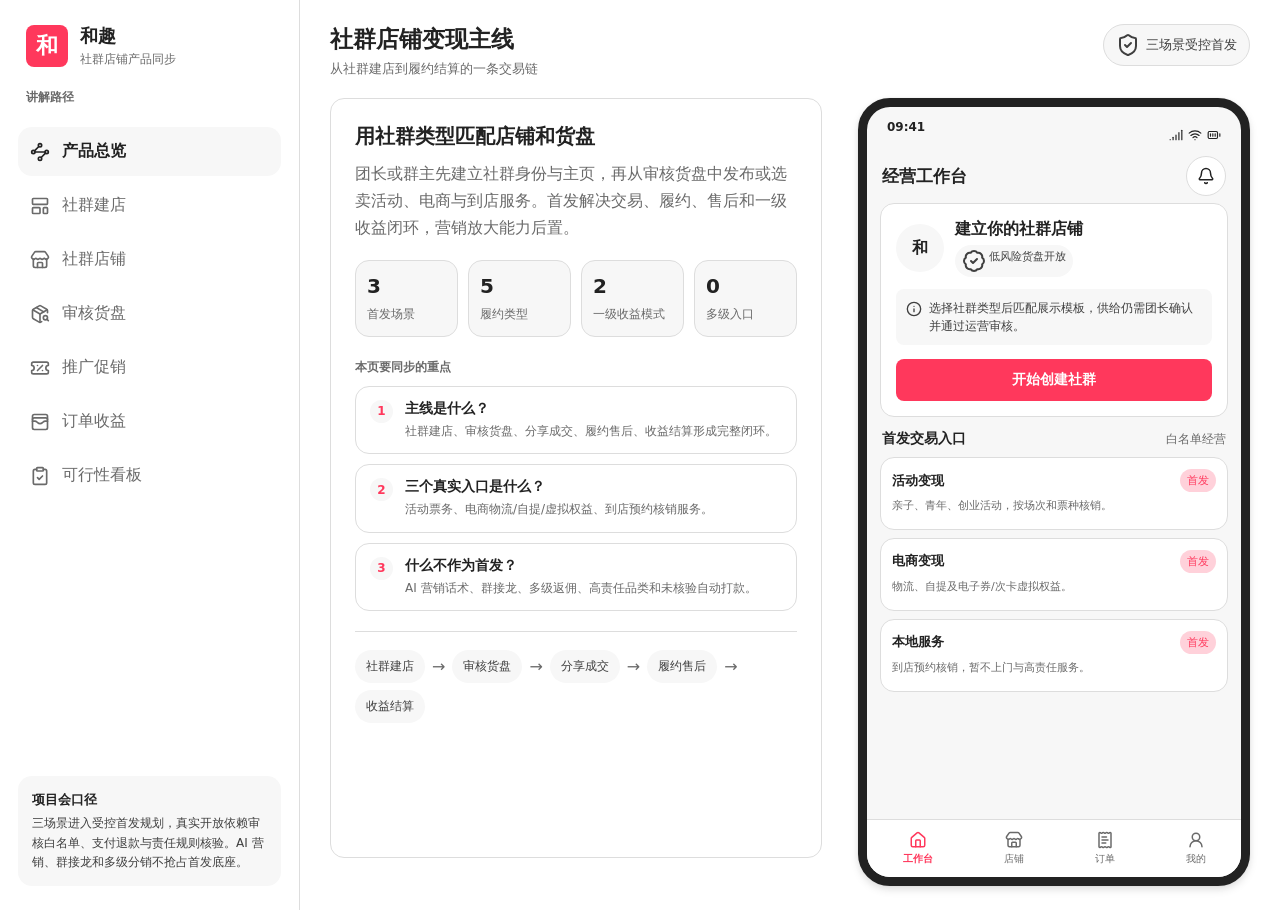
==== commit a7d5ecb4: "升级社群店铺三场景演示原型" ====
--- a/03-演示界面/和趣项目会演示原型.html
+++ b/03-演示界面/和趣项目会演示原型.html
@@ -3,14 +3,14 @@
 <head>
   <meta charset="utf-8">
   <meta name="viewport" content="width=device-width, initial-scale=1">
-  <title>和趣三场景私域变现平台 - 项目会同步原型</title>
+  <title>和趣社群店铺三场景平台 - 项目会同步原型</title>
   <script src="./assets/lucide.min.js"></script>
   <link rel="stylesheet" href="../design-system/airbnb-tokens.css">
   <style>
     :root {
       --surface: var(--color-canvas);
-      --surface-soft: var(--color-surface-soft);
-      --surface-strong: var(--color-surface-strong);
+      --soft: var(--color-surface-soft);
+      --strong: var(--color-surface-strong);
       --ink: var(--color-ink);
       --body: var(--color-body);
       --muted: var(--color-muted);
@@ -20,114 +20,105 @@
       --shadow: var(--shadow-float);
     }
     * { box-sizing: border-box; }
-    html, body { margin: 0; min-height: 100%; font-family: var(--font-family-sans); color: var(--ink); background: var(--surface); }
-    button { border: 0; background: transparent; color: inherit; cursor: pointer; font: inherit; }
+    html, body { background: var(--surface); color: var(--ink); font-family: var(--font-family-sans); margin: 0; min-height: 100%; }
+    button { background: transparent; border: 0; color: inherit; cursor: pointer; font: inherit; }
     button:focus-visible { outline: 3px solid var(--color-action-focus); outline-offset: 2px; }
-    .shell { min-height: 100vh; display: grid; grid-template-columns: 302px 1fr; }
-    .side { border-right: 1px solid var(--line); padding: 24px 18px; display: flex; flex-direction: column; gap: 22px; background: var(--surface); }
-    .brand { display: flex; align-items: center; gap: 12px; padding: 0 8px; }
-    .logo { width: 42px; height: 42px; display: grid; place-items: center; border-radius: var(--radius-sm); background: var(--action); color: var(--color-on-action); font-size: 22px; font-weight: 700; }
+    .shell { display: grid; grid-template-columns: 300px 1fr; min-height: 100vh; }
+    .side { background: var(--surface); border-right: 1px solid var(--line); display: flex; flex-direction: column; gap: 21px; padding: 24px 18px; }
+    .brand { align-items: center; display: flex; gap: 12px; padding: 0 8px; }
+    .logo { align-items: center; background: var(--action); border-radius: var(--radius-sm); color: var(--color-on-action); display: flex; font-size: 22px; font-weight: 700; height: 42px; justify-content: center; width: 42px; }
     .brand strong { display: block; font-size: 18px; }
     .brand span { color: var(--muted); display: block; font-size: 12px; margin-top: 3px; }
-    .side-label { color: var(--muted); font-size: 12px; font-weight: 700; padding: 0 8px; }
-    .route { display: grid; gap: 6px; }
-    .route button { align-items: center; border-radius: var(--radius-md); color: var(--muted); display: flex; gap: 12px; min-height: 53px; padding: 10px 12px; text-align: left; }
-    .route button:hover, .route button.active { background: var(--surface-soft); color: var(--ink); }
-    .route button.active { font-weight: 700; }
-    .route svg { width: 20px; height: 20px; flex: none; }
-    .side-note { margin-top: auto; background: var(--surface-soft); border-radius: var(--radius-md); color: var(--body); font-size: 12px; line-height: 1.6; padding: 14px; }
-    .side-note strong { display: block; font-size: 13px; color: var(--ink); margin-bottom: 4px; }
+    .label { color: var(--muted); font-size: 12px; font-weight: 700; padding: 0 8px; }
+    .route { display: grid; gap: 5px; }
+    .route button { align-items: center; border-radius: var(--radius-md); color: var(--muted); display: flex; gap: 12px; min-height: 49px; padding: 9px 12px; text-align: left; }
+    .route button.active, .route button:hover { background: var(--soft); color: var(--ink); font-weight: 700; }
+    .route svg { height: 20px; width: 20px; }
+    .side-note { background: var(--soft); border-radius: var(--radius-md); color: var(--body); font-size: 12px; line-height: 1.6; margin-top: auto; padding: 14px; }
+    .side-note strong { color: var(--ink); display: block; font-size: 13px; margin-bottom: 4px; }
     .main { padding: 24px 30px; }
-    .topbar { align-items: flex-start; display: flex; gap: 20px; justify-content: space-between; margin-bottom: 20px; }
+    .topbar { align-items: flex-start; display: flex; gap: 18px; justify-content: space-between; margin-bottom: 20px; }
     .topbar h1 { font-size: 23px; line-height: 1.35; margin: 0 0 5px; }
     .topbar p { color: var(--muted); font-size: 13px; margin: 0; }
-    .tag { align-items: center; background: var(--surface-soft); border: 1px solid var(--line); border-radius: var(--radius-full); color: var(--body); display: inline-flex; font-size: 13px; gap: 6px; padding: 8px 12px; white-space: nowrap; }
-    .stage { align-items: start; display: grid; gap: 26px; grid-template-columns: minmax(450px, 1fr) minmax(300px, 402px); }
-    .talk { border: 1px solid var(--line); border-radius: var(--radius-md); min-height: 748px; padding: 24px; }
+    .tag { align-items: center; background: var(--soft); border: 1px solid var(--line); border-radius: var(--radius-full); color: var(--body); display: inline-flex; font-size: 13px; gap: 6px; padding: 8px 12px; white-space: nowrap; }
+    .stage { align-items: start; display: grid; gap: 26px; grid-template-columns: minmax(470px, 1fr) minmax(310px, 402px); }
+    .talk { border: 1px solid var(--line); border-radius: var(--radius-md); min-height: 760px; padding: 24px; }
     .talk h2 { font-size: 20px; margin: 0 0 10px; }
     .talk > p { color: var(--muted); line-height: 1.7; margin: 0 0 18px; }
-    .facts { display: grid; gap: 10px; grid-template-columns: repeat(4, minmax(105px, 1fr)); margin: 18px 0 21px; }
-    .fact { background: var(--surface-soft); border: 1px solid var(--line); border-radius: var(--radius-md); padding: 13px 11px; }
+    .facts { display: grid; gap: 10px; grid-template-columns: repeat(4, minmax(102px, 1fr)); margin: 18px 0 21px; }
+    .fact { background: var(--soft); border: 1px solid var(--line); border-radius: var(--radius-md); padding: 13px 11px; }
     .fact strong { display: block; font-size: 20px; margin-bottom: 5px; }
     .fact span { color: var(--muted); font-size: 12px; }
     .talk-label { color: var(--muted); font-size: 12px; font-weight: 700; margin: 22px 0 10px; }
     .callouts { display: grid; gap: 10px; }
     .callout { border: 1px solid var(--line); border-radius: var(--radius-md); display: flex; gap: 12px; padding: 13px 14px; }
-    .number { align-items: center; background: var(--surface-soft); border-radius: 50%; color: var(--action); display: flex; flex: none; font-size: 12px; font-weight: 700; height: 23px; justify-content: center; width: 23px; }
+    .number { align-items: center; background: var(--soft); border-radius: 50%; color: var(--action); display: flex; flex: none; font-size: 12px; font-weight: 700; height: 23px; justify-content: center; width: 23px; }
     .callout strong { display: block; font-size: 14px; margin-bottom: 4px; }
     .callout span { color: var(--muted); display: block; font-size: 12px; line-height: 1.55; }
     .flow { border-top: 1px solid var(--line); display: flex; flex-wrap: wrap; gap: 7px; margin-top: 20px; padding-top: 18px; }
-    .flow span { background: var(--surface-soft); border-radius: var(--radius-full); color: var(--body); font-size: 12px; padding: 8px 11px; }
+    .flow span { background: var(--soft); border-radius: var(--radius-full); color: var(--body); font-size: 12px; padding: 8px 11px; }
     .flow i { align-self: center; color: var(--muted); font-style: normal; }
-    .phone { background: var(--surface-soft); border: 9px solid var(--ink); border-radius: var(--radius-xl); box-shadow: var(--shadow); margin-left: auto; min-height: 770px; overflow: hidden; position: relative; width: min(392px, 100%); }
+    .phone { background: var(--soft); border: 9px solid var(--ink); border-radius: var(--radius-xl); box-shadow: var(--shadow); margin-left: auto; min-height: 780px; overflow: hidden; position: relative; width: min(392px, 100%); }
     .phone-head { display: flex; font-size: 12px; font-weight: 700; height: 42px; justify-content: space-between; padding: 13px 20px 0; }
     .phone-icons { align-items: center; display: flex; gap: 5px; }
     .phone-icons svg { height: 14px; width: 14px; }
-    .screen { display: none; min-height: 718px; padding-bottom: 68px; }
+    .screen { display: none; min-height: 728px; padding-bottom: 66px; }
     .screen.active { display: block; }
-    .mobile-header { align-items: center; display: flex; height: 55px; justify-content: space-between; padding: 8px 16px; }
+    .mobile-header { align-items: center; display: flex; height: 54px; justify-content: space-between; padding: 8px 15px; }
     .mobile-header strong { font-size: 17px; }
-    .icon-button { align-items: center; background: var(--surface); border: 1px solid var(--line); border-radius: 50%; display: flex; height: 42px; justify-content: center; min-width: 42px; }
-    .icon-button svg { height: 19px; width: 19px; }
-    .page { padding: 0 14px 16px; }
-    .card { background: var(--surface); border: 1px solid var(--line); border-radius: var(--radius-md); padding: 13px; }
+    .icon-button { align-items: center; background: var(--surface); border: 1px solid var(--line); border-radius: 50%; display: flex; height: 40px; justify-content: center; width: 40px; }
+    .icon-button svg { height: 18px; width: 18px; }
+    .page { padding: 0 13px 16px; }
+    .card, .form-card { background: var(--surface); border: 1px solid var(--line); border-radius: var(--radius-md); padding: 13px; }
     .hero { padding: 15px; }
     .hero-row { align-items: center; display: flex; gap: 11px; }
-    .avatar { align-items: center; background: var(--surface-soft); border-radius: 50%; display: flex; flex: none; font-size: 16px; font-weight: 700; height: 48px; justify-content: center; width: 48px; }
+    .avatar { align-items: center; background: var(--soft); border-radius: 50%; display: flex; flex: none; font-size: 16px; font-weight: 700; height: 48px; justify-content: center; width: 48px; }
     .hero strong { display: block; font-size: 16px; }
-    .micro { color: var(--muted); font-size: 11px; line-height: 1.5; }
-    .verify { background: var(--surface-soft); border-radius: var(--radius-full); color: var(--body); display: inline-flex; font-size: 11px; gap: 3px; margin-top: 5px; padding: 3px 7px; }
-    .disclosure { background: var(--surface-soft); border-radius: var(--radius-sm); color: var(--body); display: flex; font-size: 12px; gap: 7px; line-height: 1.55; margin-top: 12px; padding: 10px; }
+    .micro { color: var(--muted); font-size: 11px; line-height: 1.45; }
+    .verify, .badge { background: var(--soft); border-radius: var(--radius-full); color: var(--body); display: inline-flex; font-size: 11px; gap: 3px; padding: 4px 7px; white-space: nowrap; }
+    .verify { margin-top: 5px; }
+    .badge.action { background: var(--color-action-disabled); color: var(--action); }
+    .badge.risk { background: var(--color-action-disabled); color: var(--error); }
+    .disclosure, .alert { background: var(--soft); border-radius: var(--radius-sm); color: var(--body); display: flex; font-size: 12px; gap: 7px; line-height: 1.5; margin-top: 12px; padding: 10px; }
     .disclosure svg { flex: none; height: 16px; margin-top: 2px; width: 16px; }
-    .pill-tabs { display: grid; gap: 6px; grid-template-columns: repeat(3, 1fr); margin: 13px 0 11px; }
-    .pill-tabs button { background: var(--surface); border: 1px solid var(--line); border-radius: var(--radius-full); color: var(--muted); font-size: 12px; padding: 9px 4px; }
-    .pill-tabs button.active { background: var(--action); border-color: var(--action); color: var(--color-on-action); }
     .section-row { align-items: center; display: flex; justify-content: space-between; margin: 13px 2px 9px; }
     .section-row strong { font-size: 14px; }
     .section-row span { color: var(--muted); font-size: 12px; }
-    .list { display: grid; gap: 9px; }
+    .list, .checks { display: grid; gap: 8px; }
     .item { background: var(--surface); border: 1px solid var(--line); border-radius: var(--radius-md); padding: 11px; }
     .item header { align-items: center; display: flex; gap: 6px; justify-content: space-between; margin-bottom: 6px; }
     .item h3 { font-size: 13px; margin: 0; }
-    .badge { background: var(--surface-soft); border-radius: var(--radius-full); color: var(--body); font-size: 11px; padding: 4px 7px; white-space: nowrap; }
-    .badge.action { background: var(--color-action-disabled); color: var(--action); }
-    .badge.risk { background: var(--color-action-disabled); color: var(--error); }
-    .item p { color: var(--muted); font-size: 11px; line-height: 1.55; margin: 4px 0; }
-    .price-row { align-items: end; display: flex; gap: 7px; justify-content: space-between; margin-top: 7px; }
-    .price-row strong { font-size: 17px; }
-    .small-btn { background: var(--action); border-radius: var(--radius-sm); color: var(--color-on-action); font-size: 12px; padding: 8px 11px; }
-    .stats { display: grid; gap: 8px; grid-template-columns: repeat(3, 1fr); margin: 12px 0; }
-    .stat { background: var(--surface); border-radius: var(--radius-sm); padding: 10px 7px; text-align: center; }
-    .stat strong { display: block; font-size: 17px; }
-    .stat span { color: var(--muted); font-size: 10px; }
-    .form-card { background: var(--surface); border: 1px solid var(--line); border-radius: var(--radius-md); padding: 13px; }
-    .type-tabs { display: flex; gap: 6px; margin-bottom: 12px; }
-    .type-tabs span { background: var(--surface-soft); border-radius: var(--radius-full); color: var(--muted); font-size: 11px; padding: 7px 10px; }
-    .type-tabs span.active { background: var(--action); color: var(--color-on-action); }
-    .field { border-bottom: 1px solid var(--line); padding: 9px 0; }
-    .field:last-of-type { border-bottom: 0; }
-    .field label { color: var(--muted); display: block; font-size: 11px; margin-bottom: 4px; }
-    .field strong { font-size: 13px; font-weight: 500; }
-    .cta { background: var(--action); border-radius: var(--radius-sm); color: var(--color-on-action); display: block; font-size: 14px; font-weight: 700; margin-top: 12px; padding: 12px; text-align: center; width: 100%; }
-    .calc { background: var(--surface); border: 1px solid var(--line); border-radius: var(--radius-md); margin-top: 10px; padding: 12px; }
+    .item p { color: var(--muted); font-size: 11px; line-height: 1.45; margin: 4px 0; }
+    .price-row { align-items: center; display: flex; justify-content: space-between; margin-top: 8px; }
+    .price-row strong { font-size: 16px; }
+    .small-btn { background: var(--action); border-radius: var(--radius-full); color: var(--color-on-action); font-size: 11px; padding: 6px 11px; }
+    .pills, .type-tabs { display: flex; flex-wrap: wrap; gap: 6px; margin: 11px 0; }
+    .pills span, .type-tabs span { background: var(--soft); border: 1px solid var(--line); border-radius: var(--radius-full); color: var(--body); font-size: 11px; padding: 7px 9px; }
+    .pills span.active, .type-tabs span.active { background: var(--action); border-color: var(--action); color: var(--color-on-action); }
+    .field { border-bottom: 1px solid var(--line); display: grid; gap: 4px; padding: 9px 0; }
+    .field label { color: var(--muted); font-size: 11px; }
+    .field strong { font-size: 12px; font-weight: 600; line-height: 1.45; }
+    .cta { background: var(--action); border-radius: var(--radius-sm); color: var(--color-on-action); display: block; font-size: 14px; font-weight: 700; margin-top: 14px; padding: 12px; text-align: center; width: 100%; }
+    .calc { background: var(--soft); border-radius: var(--radius-sm); margin-top: 12px; padding: 10px; }
     .calc-row { color: var(--body); display: flex; font-size: 12px; justify-content: space-between; padding: 5px 0; }
-    .calc-row.total { border-top: 1px solid var(--line); color: var(--ink); font-weight: 700; margin-top: 4px; padding-top: 9px; }
-    .summary { background: var(--action); border-radius: var(--radius-md); color: var(--color-on-action); padding: 14px; }
-    .summary header { display: flex; font-size: 12px; justify-content: space-between; margin-bottom: 10px; }
+    .calc-row.total { border-top: 1px solid var(--line); color: var(--ink); font-weight: 700; margin-top: 5px; padding-top: 9px; }
+    .summary { background: var(--ink); border-radius: var(--radius-md); color: var(--color-on-action); padding: 15px; }
+    .summary header { display: flex; font-size: 11px; justify-content: space-between; margin-bottom: 15px; }
     .money { display: grid; gap: 6px; grid-template-columns: repeat(3, 1fr); }
     .money strong { display: block; font-size: 17px; }
-    .money span { font-size: 10px; opacity: .82; }
-    .alert { background: var(--surface); border: 1px solid var(--line); border-radius: var(--radius-md); color: var(--body); font-size: 11px; line-height: 1.6; margin: 10px 0; padding: 10px; }
-    .alert strong { color: var(--error); }
-    .checklist { display: grid; gap: 8px; }
-    .check { align-items: flex-start; background: var(--surface); border: 1px solid var(--line); border-radius: var(--radius-sm); display: flex; gap: 9px; padding: 10px; }
+    .money span { font-size: 10px; }
+    .stats { display: grid; gap: 7px; grid-template-columns: repeat(3, 1fr); margin-bottom: 12px; }
+    .stat { background: var(--surface); border: 1px solid var(--line); border-radius: var(--radius-sm); padding: 10px 5px; text-align: center; }
+    .stat strong { display: block; font-size: 18px; }
+    .stat span { color: var(--muted); font-size: 10px; }
+    .check { background: var(--surface); border: 1px solid var(--line); border-radius: var(--radius-sm); display: flex; gap: 9px; padding: 10px; }
     .check svg { flex: none; height: 16px; margin-top: 2px; width: 16px; }
     .check strong { display: block; font-size: 12px; }
-    .check span { color: var(--muted); display: block; font-size: 11px; line-height: 1.45; margin-top: 3px; }
+    .check span { color: var(--muted); display: block; font-size: 11px; line-height: 1.42; margin-top: 3px; }
     .bottom-nav { align-items: center; background: var(--surface); border-top: 1px solid var(--line); bottom: 0; display: flex; height: 58px; justify-content: space-around; left: 0; position: absolute; right: 0; }
     .bottom-nav button { align-items: center; color: var(--muted); display: flex; flex-direction: column; font-size: 10px; gap: 3px; }
     .bottom-nav button.active { color: var(--action); font-weight: 700; }
-    .bottom-nav svg { height: 19px; width: 19px; }
+    .bottom-nav svg { height: 18px; width: 18px; }
     @media (max-width: 1080px) {
       .shell { grid-template-columns: 1fr; }
       .side { border-bottom: 1px solid var(--line); border-right: 0; }
@@ -141,154 +132,152 @@
 <body>
   <div class="shell">
     <aside class="side">
-      <div class="brand">
-        <div class="logo">和</div>
-        <div><strong>和趣</strong><span>三场景产品蓝图同步</span></div>
-      </div>
-      <div class="side-label">讲解路径</div>
+      <div class="brand"><div class="logo">和</div><div><strong>和趣</strong><span>社群店铺产品同步</span></div></div>
+      <div class="label">讲解路径</div>
       <nav class="route">
-        <button class="active" data-screen="overview" data-title="产品总览与阶段路线" data-focus="同步三场景方向与分期开放边界"><i data-lucide="layers-3"></i><span>产品总览与路线</span></button>
-        <button data-screen="store" data-title="团长店铺与三类货架" data-focus="展示经营型团长可发布和可帮卖的入口"><i data-lucide="store"></i><span>团长店铺主页</span></button>
-        <button data-screen="publish" data-title="三场景供给发布" data-focus="说明发布者的交付责任与审核字段"><i data-lucide="square-plus"></i><span>发布供给</span></button>
-        <button data-screen="distribution" data-title="一级帮卖与加价" data-focus="展示底价、终端售价、平台费和推广收益"><i data-lucide="share-2"></i><span>选品帮卖</span></button>
-        <button data-screen="earnings" data-title="订单、收益与退款回退" data-focus="同步订阅、抽佣和自动结算核验边界"><i data-lucide="wallet-cards"></i><span>订单与收益</span></button>
-        <button data-screen="ops" data-title="运营与可行性看板" data-focus="向开发和运营下发预研核验任务"><i data-lucide="clipboard-check"></i><span>可行性看板</span></button>
+        <button class="active" data-screen="overview" data-title="社群店铺变现主线" data-focus="从社群建店到履约结算的一条交易链"><i data-lucide="waypoints"></i><span>产品总览</span></button>
+        <button data-screen="setup" data-title="社群类型与模板匹配" data-focus="选择主类型与兴趣标签后生成专属主页"><i data-lucide="layout-template"></i><span>社群建店</span></button>
+        <button data-screen="store" data-title="专属店铺与三类货架" data-focus="活动、电商与到店服务同店经营"><i data-lucide="store"></i><span>社群店铺</span></button>
+        <button data-screen="library" data-title="审核货盘与多种履约" data-focus="统一供给库按场景及交付类型上架"><i data-lucide="package-search"></i><span>审核货盘</span></button>
+        <button data-screen="promote" data-title="一级推广与优惠券" data-focus="固定佣金或加价帮卖互斥选择"><i data-lucide="ticket-percent"></i><span>推广促销</span></button>
+        <button data-screen="earnings" data-title="订单、履约与收益" data-focus="展示履约状态、优惠承担与退款冲回"><i data-lucide="wallet-cards"></i><span>订单收益</span></button>
+        <button data-screen="ops" data-title="首发边界与预研任务" data-focus="受控开放范围及二期能力边界"><i data-lucide="clipboard-check"></i><span>可行性看板</span></button>
       </nav>
-      <div class="side-note">
-        <strong>本次项目会定位</strong>
-        产品方向同步与前置任务启动会。三场景进入蓝图和预研，不代表支付、履约和合规核验完成后才开放的真实能力已经上线。
-      </div>
+      <div class="side-note"><strong>项目会口径</strong>三场景进入受控首发规划，真实开放依赖审核白名单、支付退款与责任规则核验。AI 营销、群接龙和多级分销不抢占首发底座。</div>
     </aside>
     <main class="main">
       <header class="topbar">
-        <div>
-          <h1 id="title">产品总览与阶段路线</h1>
-          <p id="focus">同步三场景方向与分期开放边界</p>
-        </div>
-        <div class="tag"><i data-lucide="presentation"></i> 方向已定，分期实现</div>
+        <div><h1 id="title">社群店铺变现主线</h1><p id="focus">从社群建店到履约结算的一条交易链</p></div>
+        <div class="tag"><i data-lucide="shield-check"></i> 三场景受控首发</div>
       </header>
       <section class="stage">
         <article class="talk">
-          <h2>经营型团长的三场景私域变现平台</h2>
-          <p>团长可以发布自己的活动、商品或付费内容，也可以对他人开放帮卖的供给进行一次直接推广。平台规划工具订阅与交易服务费两条收入线，并在真实开放自动结算前核验既有支付链路。</p>
+          <h2>用社群类型匹配店铺和货盘</h2>
+          <p>团长或群主先建立社群身份与主页，再从审核货盘中发布或选卖活动、电商与到店服务。首发解决交易、履约、售后和一级收益闭环，营销放大能力后置。</p>
           <div class="facts">
-            <div class="fact"><strong>3</strong><span>首轮交易场景</span></div>
-            <div class="fact"><strong>1</strong><span>允许推广层级</span></div>
-            <div class="fact"><strong>2</strong><span>收入主线</span></div>
-            <div class="fact"><strong>0</strong><span>多级分销容忍</span></div>
+            <div class="fact"><strong>3</strong><span>首发场景</span></div>
+            <div class="fact"><strong>5</strong><span>履约类型</span></div>
+            <div class="fact"><strong>2</strong><span>一级收益模式</span></div>
+            <div class="fact"><strong>0</strong><span>多级入口</span></div>
           </div>
           <div class="talk-label">本页要同步的重点</div>
           <div class="callouts" id="callouts">
-            <div class="callout"><div class="number">1</div><div><strong>蓝图覆盖哪些场景？</strong><span>活动、电商商品与付费内容/课程包同步规划，本地服务和广告暂缓。</span></div></div>
-            <div class="callout"><div class="number">2</div><div><strong>开发现在预研什么？</strong><span>共用账号、店铺、供给、一级归因、订单、收益、订阅、售后与结算接口。</span></div></div>
-            <div class="callout"><div class="number">3</div><div><strong>什么不能提前承诺？</strong><span>自动打款需核验既有运行结算链路后，按场景分期真实开放。</span></div></div>
-          </div>
-          <div class="flow">
-            <span>阶段 A 蓝图与底座</span><i>→</i><span>阶段 B 模块预研</span><i>→</i><span>阶段 C 门槛后上线</span><i>→</i><span>阶段 D 新场景评估</span>
-          </div>
+            <div class="callout"><div class="number">1</div><div><strong>主线是什么？</strong><span>社群建店、审核货盘、分享成交、履约售后、收益结算形成完整闭环。</span></div></div>
+            <div class="callout"><div class="number">2</div><div><strong>三个真实入口是什么？</strong><span>活动票务、电商物流/自提/虚拟权益、到店预约核销服务。</span></div></div>
+            <div class="callout"><div class="number">3</div><div><strong>什么不作为首发？</strong><span>AI 营销话术、群接龙、多级返佣、高责任品类和未核验自动打款。</span></div></div>
+          </div>
+          <div class="flow"><span>社群建店</span><i>→</i><span>审核货盘</span><i>→</i><span>分享成交</span><i>→</i><span>履约售后</span><i>→</i><span>收益结算</span></div>
         </article>
-        <section class="phone" aria-label="三场景原型屏幕">
+        <section class="phone" aria-label="社群店铺三场景原型屏幕">
           <div class="phone-head"><span>09:41</span><div class="phone-icons"><i data-lucide="signal"></i><i data-lucide="wifi"></i><i data-lucide="battery-full"></i></div></div>
           <div class="screen active" id="screen-overview">
-            <div class="mobile-header"><strong>产品路线</strong><button class="icon-button"><i data-lucide="bell"></i></button></div>
+            <div class="mobile-header"><strong>经营工作台</strong><button class="icon-button"><i data-lucide="bell"></i></button></div>
             <div class="page">
               <div class="card hero">
-                <div class="hero-row"><div class="avatar">和</div><div><strong>私域变现平台</strong><span class="verify"><i data-lucide="badge-check"></i> 三场景蓝图已确定</span></div></div>
-                <div class="disclosure"><i data-lucide="info"></i><span>研发并行预研三类模块；真实交易开放仍以支付、履约与合规核验为前置。</span></div>
-              </div>
-              <div class="section-row"><strong>首轮功能版图</strong><span>查看规划 ></span></div>
+                <div class="hero-row"><div class="avatar">和</div><div><strong>建立你的社群店铺</strong><span class="verify"><i data-lucide="badge-check"></i> 低风险货盘开放</span></div></div>
+                <div class="disclosure"><i data-lucide="info"></i><span>选择社群类型后匹配展示模板，供给仍需团长确认并通过运营审核。</span></div>
+                <button class="cta jump-setup">开始创建社群</button>
+              </div>
+              <div class="section-row"><strong>首发交易入口</strong><span>白名单经营</span></div>
               <div class="list">
-                <div class="item"><header><h3>活动</h3><span class="badge action">规划中</span></header><p>报名、核销、退改、活动取消与一级帮卖。</p></div>
-                <div class="item"><header><h3>电商商品</h3><span class="badge action">规划中</span></header><p>供给方发货售后；推广团长只负责推荐和定价。</p></div>
-                <div class="item"><header><h3>付费内容 / 课程包</h3><span class="badge action">规划中</span></header><p>支付后授权访问；直播和训练营暂不纳入。</p></div>
-              </div>
-            </div>
-            <div class="bottom-nav"><button class="active"><i data-lucide="layers-3"></i>路线</button><button><i data-lucide="store"></i>店铺</button><button><i data-lucide="receipt-text"></i>订单</button><button><i data-lucide="user-round"></i>我的</button></div>
+                <div class="item"><header><h3>活动变现</h3><span class="badge action">首发</span></header><p>亲子、青年、创业活动，按场次和票种核销。</p></div>
+                <div class="item"><header><h3>电商变现</h3><span class="badge action">首发</span></header><p>物流、自提及电子券/次卡虚拟权益。</p></div>
+                <div class="item"><header><h3>本地服务</h3><span class="badge action">首发</span></header><p>到店预约核销，暂不上门与高责任服务。</p></div>
+              </div>
+            </div>
+            <div class="bottom-nav"><button class="active"><i data-lucide="house"></i>工作台</button><button><i data-lucide="store"></i>店铺</button><button><i data-lucide="receipt-text"></i>订单</button><button><i data-lucide="user-round"></i>我的</button></div>
+          </div>
+          <div class="screen" id="screen-setup">
+            <div class="mobile-header"><strong>创建社群店铺</strong><button class="icon-button"><i data-lucide="help-circle"></i></button></div>
+            <div class="page">
+              <div class="form-card">
+                <div class="field"><label>社群名称</label><strong>芸姐社区成长营</strong></div>
+                <div class="field"><label>社群主类型（决定主页模板）</label><div class="pills"><span class="active">亲子家庭</span><span>青年兴趣</span><span>创业交流</span><span>社区生活</span></div></div>
+                <div class="field"><label>兴趣标签（影响推荐货架）</label><div class="pills"><span class="active">亲子体验</span><span class="active">运动健康</span><span>品质好物</span><span class="active">到店服务</span></div></div>
+                <div class="disclosure"><i data-lucide="layout-template"></i><span>已匹配「亲子陪伴生活」模板：活动优先，商品与到店服务作为补充货架。</span></div>
+                <button class="cta jump-store">生成专属店铺主页</button>
+              </div>
+            </div>
+            <div class="bottom-nav"><button class="active"><i data-lucide="layout-template"></i>建店</button><button><i data-lucide="store"></i>货架</button><button><i data-lucide="receipt-text"></i>订单</button><button><i data-lucide="user-round"></i>我的</button></div>
           </div>
           <div class="screen" id="screen-store">
-            <div class="mobile-header"><strong>芸姐的选品铺</strong><button class="icon-button"><i data-lucide="share-2"></i></button></div>
+            <div class="mobile-header"><strong>芸姐社区成长营</strong><button class="icon-button"><i data-lucide="share-2"></i></button></div>
             <div class="page">
               <div class="card hero">
-                <div class="hero-row"><div class="avatar">芸</div><div><strong>芸姐社区生活团</strong><span class="verify"><i data-lucide="badge-check"></i> 经营型团长 · 专业版</span></div></div>
-                <div class="disclosure"><i data-lucide="info"></i><span>本店商品可能由不同发布方履约；由他人供给的内容将标明推荐关系和售后责任。</span></div>
-              </div>
-              <div class="pill-tabs"><button class="active">活动 6</button><button>商品 18</button><button>课程包 4</button></div>
+                <div class="hero-row"><div class="avatar">芸</div><div><strong>亲子陪伴生活</strong><span class="verify"><i data-lucide="badge-check"></i> 专属模板 · 审核店铺</span></div></div>
+                <div class="pills"><span class="active">活动优先</span><span>品质好物</span><span>到店服务</span></div>
+                <div class="disclosure"><i data-lucide="info"></i><span>货架由芸姐确认上架，详情页披露发布方、履约方和推荐关系。</span></div>
+              </div>
+              <div class="section-row"><strong>本周推荐</strong><button class="small-btn jump-library">去选货</button></div>
               <div class="list">
-                <div class="item"><header><h3>周末亲子陶艺体验</h3><span class="badge">活动</span></header><p>暖陶手作馆发布 · 芸姐推荐 · 周六 10:00</p><div class="price-row"><strong>¥99</strong><button class="small-btn jump-distribution">查看</button></div></div>
-                <div class="item"><header><h3>谷物早餐组合装</h3><span class="badge">商品</span></header><p>食集仓发布并发货 · 7 天售后</p><div class="price-row"><strong>¥59</strong><button class="small-btn">购买</button></div></div>
-              </div>
-            </div>
-            <div class="bottom-nav"><button><i data-lucide="house"></i>首页</button><button class="active"><i data-lucide="store"></i>店铺</button><button><i data-lucide="receipt-text"></i>订单</button><button><i data-lucide="user-round"></i>我的</button></div>
-          </div>
-          <div class="screen" id="screen-publish">
-            <div class="mobile-header"><strong>发布供给</strong><button class="icon-button"><i data-lucide="help-circle"></i></button></div>
-            <div class="page">
-              <div class="form-card">
-                <div class="type-tabs"><span>活动</span><span class="active">商品</span><span>付费内容</span></div>
-                <div class="field"><label>商品名称</label><strong>谷物早餐组合装 · 12 包</strong></div>
-                <div class="field"><label>供给结算底价 / 库存</label><strong>¥42.00 / 可售 120 件</strong></div>
-                <div class="field"><label>履约与售后责任</label><strong>由发布方食集仓负责发货与退换</strong></div>
-                <div class="field"><label>开放一级帮卖</label><strong>已开启 · 推广方可加价</strong></div>
-                <div class="disclosure"><i data-lucide="shield-check"></i><span>平台提供交易和争议入口；发布方资料及退换规则通过审核后才能上架。</span></div>
-                <button class="cta">提交运营审核</button>
-              </div>
-              <div class="section-row"><strong>其他场景必要字段</strong><span>预研说明</span></div>
+                <div class="item"><header><h3>周末亲子陶艺体验</h3><span class="badge">活动票务</span></header><p>周六 10:00 · 现场核销 · 暖陶手作馆履约</p></div>
+                <div class="item"><header><h3>儿童游泳体验次卡</h3><span class="badge">虚拟权益</span></header><p>付款发券 · 到店核销 · 海豚泳馆履约</p></div>
+                <div class="item"><header><h3>家庭写真预约</h3><span class="badge">本地服务</span></header><p>门店预约 · 到店核销 · 光影工作室履约</p></div>
+              </div>
+            </div>
+            <div class="bottom-nav"><button><i data-lucide="house"></i>首页</button><button class="active"><i data-lucide="store"></i>店铺</button><button><i data-lucide="ticket-percent"></i>优惠</button><button><i data-lucide="user-round"></i>我的</button></div>
+          </div>
+          <div class="screen" id="screen-library">
+            <div class="mobile-header"><strong>审核商品库</strong><button class="icon-button"><i data-lucide="sliders-horizontal"></i></button></div>
+            <div class="page">
+              <div class="type-tabs"><span>活动</span><span class="active">电商</span><span>本地服务</span></div>
               <div class="list">
-                <div class="item"><p><strong>活动：</strong>场次、名额、核销、退改与取消。</p></div>
-                <div class="item"><p><strong>课程包：</strong>授权入口、有效期、内容交付与退款。</p></div>
-              </div>
-            </div>
-            <div class="bottom-nav"><button class="active"><i data-lucide="square-plus"></i>发布</button><button><i data-lucide="store"></i>供给</button><button><i data-lucide="receipt-text"></i>订单</button><button><i data-lucide="user-round"></i>我的</button></div>
-          </div>
-          <div class="screen" id="screen-distribution">
-            <div class="mobile-header"><strong>一级帮卖定价</strong><button class="icon-button"><i data-lucide="share-2"></i></button></div>
+                <div class="item"><header><h3>轻便亲子野餐垫</h3><span class="badge">物流</span></header><p>库存 86 · 发布方发货退换 · 固定佣金 ¥8</p></div>
+                <div class="item"><header><h3>手作材料盒</h3><span class="badge">社区自提</span></header><p>周五成团自提 · 提货码核销 · 固定佣金 ¥6</p></div>
+                <div class="item"><header><h3>儿童游泳体验次卡</h3><span class="badge action">虚拟权益</span></header><p>付款发券 · 未使用可退 · 支持加价帮卖</p><div class="price-row"><strong>底价 ¥79</strong><button class="small-btn jump-promote">选择</button></div></div>
+              </div>
+              <div class="disclosure"><i data-lucide="shield-check"></i><span>食品生鲜、美容医疗和责任不清商品不进入首发白名单。</span></div>
+            </div>
+            <div class="bottom-nav"><button class="active"><i data-lucide="package-search"></i>货盘</button><button><i data-lucide="store"></i>店铺</button><button><i data-lucide="receipt-text"></i>订单</button><button><i data-lucide="user-round"></i>我的</button></div>
+          </div>
+          <div class="screen" id="screen-promote">
+            <div class="mobile-header"><strong>推广设置</strong><button class="icon-button"><i data-lucide="share-2"></i></button></div>
             <div class="page">
               <div class="card">
-                <div class="item" style="padding:0;border:0"><header><h3>社区经营入门课程包</h3><span class="badge">付费内容</span></header><p>发布方：橙子运营社 · 支付后获得课程入口</p></div>
+                <header class="section-row"><strong>儿童游泳体验次卡</strong><span class="badge">虚拟权益</span></header>
+                <div class="type-tabs"><span>固定佣金</span><span class="active">加价帮卖</span></div>
                 <div class="calc">
-                  <div class="calc-row"><span>发布方结算底价</span><strong>¥89.00</strong></div>
-                  <div class="calc-row"><span>我设置的终端售价</span><strong>¥129.00</strong></div>
-                  <div class="calc-row"><span>平台交易服务费（终端额）</span><strong>-¥6.45</strong></div>
-                  <div class="calc-row total"><span>预计推广收益</span><strong>¥33.55</strong></div>
+                  <div class="calc-row"><span>发布方结算底价</span><strong>¥79.00</strong></div>
+                  <div class="calc-row"><span>我设置的终端售价</span><strong>¥109.00</strong></div>
+                  <div class="calc-row"><span>平台服务费（实付额）</span><strong>-¥5.45</strong></div>
+                  <div class="calc-row"><span>我的店铺优惠券</span><strong>-¥5.00</strong></div>
+                  <div class="calc-row total"><span>预计推广收益</span><strong>¥19.55</strong></div>
                 </div>
-                <div class="disclosure"><i data-lucide="git-branch"></i><span>仅支持一次直接帮卖，不可继续转给下级。消费者可看到实际发布方与我的推荐关系。</span></div>
-                <button class="cta jump-earnings">加入店铺并分享</button>
-              </div>
-            </div>
-            <div class="bottom-nav"><button><i data-lucide="store"></i>选品</button><button class="active"><i data-lucide="share-2"></i>帮卖</button><button><i data-lucide="receipt-text"></i>收益</button><button><i data-lucide="user-round"></i>我的</button></div>
+                <div class="disclosure"><i data-lucide="ticket-percent"></i><span>我发放的优惠从推广收益承担，不影响发布方底价；仅一次直接推广，不可转给下级。</span></div>
+                <button class="cta jump-earnings">上架并生成分享卡</button>
+              </div>
+              <div class="alert"><strong>模式互斥：</strong>同一供给选择固定佣金后不能同时加价帮卖。</div>
+            </div>
+            <div class="bottom-nav"><button><i data-lucide="package-search"></i>选品</button><button class="active"><i data-lucide="ticket-percent"></i>促销</button><button><i data-lucide="receipt-text"></i>收益</button><button><i data-lucide="user-round"></i>我的</button></div>
           </div>
           <div class="screen" id="screen-earnings">
             <div class="mobile-header"><strong>订单与收益</strong><button class="icon-button"><i data-lucide="filter"></i></button></div>
             <div class="page">
               <div class="summary">
-                <header><span>本月经营收益</span><span>专业版订阅中</span></header>
-                <div class="money"><div><strong>¥428</strong><span>推广收益</span></div><div><strong>¥186</strong><span>待自动结算</span></div><div><strong>-¥24</strong><span>退款冲回</span></div></div>
-              </div>
-              <div class="alert"><strong>可行性前置：</strong>自动结算状态为目标方案展示；真实开放前需完成既有结算链路对双角色及部分退款的复用核验。</div>
+                <header><span>本月社群经营</span><span>专业版订阅中</span></header>
+                <div class="money"><div><strong>¥426</strong><span>推广收益</span></div><div><strong>¥186</strong><span>待核验结算</span></div><div><strong>-¥18</strong><span>退款冲回</span></div></div>
+              </div>
+              <div class="alert"><strong>资金边界：</strong>页面展示目标账本状态；真实自动打款仍需完成支付、优惠分摊与退款回退核验。</div>
               <div class="list">
-                <div class="item"><header><h3>课程包 · 帮卖成交</h3><span class="badge action">待结算</span></header><p>终端 ¥129 · 底价 ¥89 · 平台费 ¥6.45</p><p>推广收益 ¥33.55 · 内容入口已交付</p></div>
-                <div class="item"><header><h3>早餐组合装 · 部分退款</h3><span class="badge risk">按比例回退</span></header><p>退款 40% · 平台费、发布结算和推广收益同步冲回</p></div>
-                <div class="item"><header><h3>专业版工具订阅</h3><span class="badge">订阅</span></header><p>店铺、经营数据与分发能力 · 下期续费 06-27</p></div>
+                <div class="item"><header><h3>游泳体验次卡 · 加价帮卖</h3><span class="badge action">权益已发</span></header><p>实付 ¥104 · 底价 ¥79 · 优惠由推广收益承担 ¥5</p></div>
+                <div class="item"><header><h3>野餐垫 · 固定佣金</h3><span class="badge">物流中</span></header><p>统一售价 ¥59 · 固定佣金 ¥8 · 发布方负责退换</p></div>
+                <div class="item"><header><h3>家庭写真 · 取消预约</h3><span class="badge risk">按比例回退</span></header><p>到店服务未核销 · 发布收益、推广收益与平台费同步冲回</p></div>
               </div>
             </div>
             <div class="bottom-nav"><button><i data-lucide="layout-dashboard"></i>工作台</button><button><i data-lucide="store"></i>店铺</button><button class="active"><i data-lucide="wallet-cards"></i>收益</button><button><i data-lucide="user-round"></i>我的</button></div>
           </div>
           <div class="screen" id="screen-ops">
-            <div class="mobile-header"><strong>可行性看板</strong><button class="icon-button"><i data-lucide="download"></i></button></div>
-            <div class="page">
-              <div class="stats">
-                <div class="stat"><strong>3</strong><span>场景模块</span></div>
-                <div class="stat"><strong>5</strong><span>P0 预研项</span></div>
-                <div class="stat"><strong>0</strong><span>多级分销</span></div>
-              </div>
-              <div class="section-row"><strong>上线前置核验</strong><span>任务下发</span></div>
-              <div class="checklist">
-                <div class="check"><i data-lucide="code-xml"></i><div><strong>开发：对象与状态机</strong><span>三场景扩展字段、一级加价、订单与退款账本。</span></div></div>
-                <div class="check"><i data-lucide="wallet"></i><div><strong>支付：自动结算复用</strong><span>双角色账户、终端额抽佣、部分退款冲回。</span></div></div>
-                <div class="check"><i data-lucide="search"></i><div><strong>运营：供给和团长摸排</strong><span>活动、商品、课程包的供给责任与付费意愿。</span></div></div>
-                <div class="check"><i data-lucide="shield-alert"></i><div><strong>合规：披露与协议</strong><span>商品售后、内容授权、订阅和推荐关系。</span></div></div>
-              </div>
-              <div class="disclosure"><i data-lucide="ban"></i><span>本轮不纳入：多级分销、本地服务、广告变现、直播训练营。</span></div>
+            <div class="mobile-header"><strong>首发可行性</strong><button class="icon-button"><i data-lucide="download"></i></button></div>
+            <div class="page">
+              <div class="stats"><div class="stat"><strong>3</strong><span>真实入口</span></div><div class="stat"><strong>5</strong><span>履约类型</span></div><div class="stat"><strong>1</strong><span>推广层级</span></div></div>
+              <div class="section-row"><strong>首发前置核验</strong><span>任务下发</span></div>
+              <div class="checks">
+                <div class="check"><i data-lucide="code-xml"></i><div><strong>开发：统一订单状态机</strong><span>票务、物流、自提、虚拟权益与到店预约。</span></div></div>
+                <div class="check"><i data-lucide="wallet"></i><div><strong>支付：收益与回退</strong><span>固定佣金/加价、优惠承担、部分退款回退。</span></div></div>
+                <div class="check"><i data-lucide="search"></i><div><strong>运营：白名单供给</strong><span>社群模板、审核材料和三类首发供给。</span></div></div>
+                <div class="check"><i data-lucide="shield-alert"></i><div><strong>合规：责任与规则</strong><span>平台规则、披露、限制品类和投诉处理。</span></div></div>
+              </div>
+              <div class="disclosure"><i data-lucide="ban"></i><span>二期再评估：AI 营销话术、群接龙；不开放多级分销、上门服务与高风险品类。</span></div>
             </div>
             <div class="bottom-nav"><button class="active"><i data-lucide="clipboard-check"></i>预研</button><button><i data-lucide="store"></i>供给</button><button><i data-lucide="wallet-cards"></i>结算</button><button><i data-lucide="user-round"></i>我的</button></div>
           </div>
@@ -299,34 +288,39 @@
   <script>
     const notes = {
       overview: [
-        ["蓝图覆盖哪些场景？", "活动、电商商品与付费内容/课程包同步规划，本地服务和广告暂缓。"],
-        ["开发现在预研什么？", "共用账号、店铺、供给、一级归因、订单、收益、订阅、售后与结算接口。"],
-        ["什么不能提前承诺？", "自动打款需核验既有运行结算链路后，按场景分期真实开放。"]
+        ["主线是什么？", "社群建店、审核货盘、分享成交、履约售后、收益结算形成完整闭环。"],
+        ["三个真实入口是什么？", "活动票务、电商物流/自提/虚拟权益、到店预约核销服务。"],
+        ["什么不作为首发？", "AI 营销话术、群接龙、多级返佣、高责任品类和未核验自动打款。"]
+      ],
+      setup: [
+        ["模板如何匹配？", "一个社群主类型决定主页结构，多个兴趣标签影响推荐货架。"],
+        ["会自动上架吗？", "不会；团长仍需确认选品，发布供给须通过平台审核。"],
+        ["为什么同一小程序？", "统一版本、支付、审核、归因和售后入口，降低经营复杂度。"]
       ],
       store: [
-        ["经营型团长拥有什么？", "同一店铺可以放自营供给，也可以展示一级帮卖供给。"],
-        ["消费者如何看责任？", "供给发布方、推广关系和平台售后入口均须清晰披露。"],
-        ["订阅为何存在？", "店铺、经营工具、数据和分发能力由经营型团长订阅使用。"]
-      ],
-      publish: [
-        ["三类供给共用什么？", "发布者、底价、审核、帮卖开关、交付责任和售后规则。"],
-        ["商品由谁履约？", "商品发布方负责发货与退换，推广方不承担商品售后。"],
-        ["内容先做到哪层？", "先支持付费内容/课程包授权，不规划直播训练营。"]
-      ],
-      distribution: [
-        ["为何允许加价？", "经营型团长拥有选卖和定价空间，但售价需满足底价与平台费约束。"],
-        ["平台如何抽佣？", "平台按消费者最终支付的终端成交额计提交易服务费。"],
-        ["为什么只允许一级？", "保证责任披露、归因与结算链路清晰，避免层层转单。"]
+        ["店铺承载什么？", "同一主页展示活动、电商与到店本地服务三类审核供给。"],
+        ["消费者如何识别责任？", "供给发布方、履约方、推荐关系和售后入口均须披露。"],
+        ["货架为何不同？", "社群主类型决定优先展示，兴趣标签补充选卖方向。"]
+      ],
+      library: [
+        ["电商为何拆交付？", "物流、自提与虚拟权益有不同状态、证据和退款规则。"],
+        ["服务先开放什么？", "只开放到店预约核销类低风险服务，不开放上门服务。"],
+        ["供给如何控制？", "所有上架供给经过审核，并由白名单限制首发风险。"]
+      ],
+      promote: [
+        ["两种收益模式？", "固定佣金分享赚与加价帮卖互斥选择，均只支持一级推广。"],
+        ["优惠由谁承担？", "推广方发出的券优先从其收益承担，不得侵蚀发布方底价。"],
+        ["平台如何计费？", "交易服务费按消费者实际支付金额计提。"]
       ],
       earnings: [
-        ["两条收入线是什么？", "团长工具订阅费与基于终端成交额的交易服务费。"],
-        ["退款如何处理？", "全额退款全链回退；部分退款按比例冲回三方收益。"],
-        ["自动结算何时开放？", "完成支付链路复用、账户和回退能力核验之后。"]
+        ["订单如何统一？", "同一订单底座记录多种履约状态、责任方、优惠和收益。"],
+        ["退款如何处理？", "全退全链取消；部分退款按比例冲回收益与优惠分摊。"],
+        ["自动结算何时开放？", "支付链路、回退与主体责任核验通过之后。"]
       ],
       ops: [
-        ["开发带回什么？", "数据对象、接口、权限、状态机和结算复用评估。"],
-        ["运营带回什么？", "三类供给来源、经营团长需求、履约和售后现实数据。"],
-        ["产品如何控制范围？", "不将本地服务、广告、直播或多级分销混入首轮蓝图。"]
+        ["开发当前优先级？", "社群建店、审核货盘、多履约订单、售后与收益账本。"],
+        ["运营当前优先级？", "社群模板、供给白名单、责任资料和售后处理方式。"],
+        ["后置什么？", "AI 营销话术、群接龙、多级分销和高责任品类另案评估。"]
       ]
     };
     function openScreen(name, title, focus) {
@@ -339,8 +333,11 @@
       ).join("");
     }
     document.querySelectorAll(".route button").forEach((button) => button.addEventListener("click", () => openScreen(button.dataset.screen, button.dataset.title, button.dataset.focus)));
-    document.querySelectorAll(".jump-distribution").forEach((button) => button.addEventListener("click", () => openScreen("distribution", "一级帮卖与加价", "展示底价、终端售价、平台费和推广收益")));
-    document.querySelectorAll(".jump-earnings").forEach((button) => button.addEventListener("click", () => openScreen("earnings", "订单、收益与退款回退", "同步订阅、抽佣和自动结算核验边界")));
+    document.querySelector(".jump-setup").addEventListener("click", () => openScreen("setup", "社群类型与模板匹配", "选择主类型与兴趣标签后生成专属主页"));
+    document.querySelector(".jump-store").addEventListener("click", () => openScreen("store", "专属店铺与三类货架", "活动、电商与到店服务同店经营"));
+    document.querySelector(".jump-library").addEventListener("click", () => openScreen("library", "审核货盘与多种履约", "统一供给库按场景及交付类型上架"));
+    document.querySelector(".jump-promote").addEventListener("click", () => openScreen("promote", "一级推广与优惠券", "固定佣金或加价帮卖互斥选择"));
+    document.querySelector(".jump-earnings").addEventListener("click", () => openScreen("earnings", "订单、履约与收益", "展示履约状态、优惠承担与退款冲回"));
     lucide.createIcons();
   </script>
 </body>
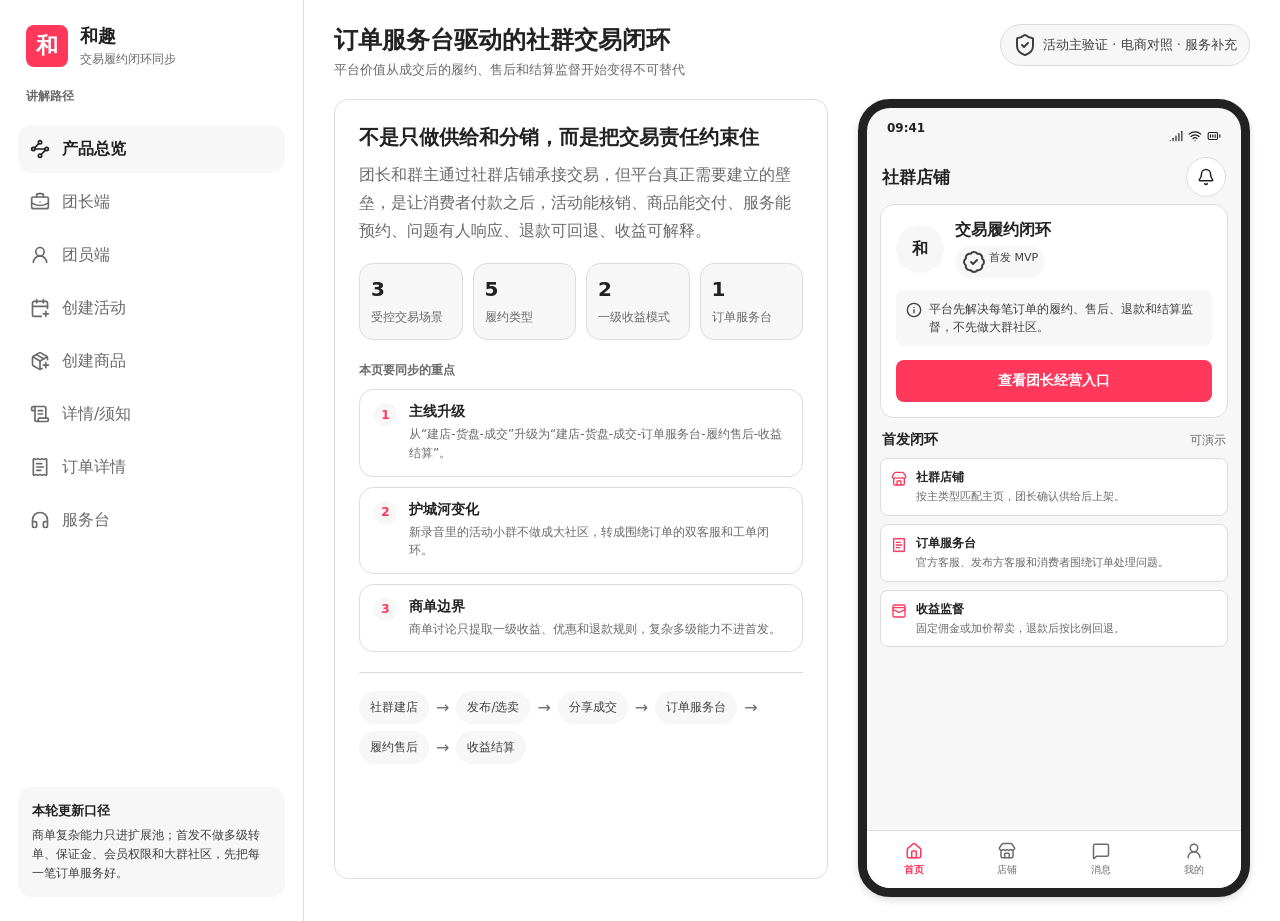
==== commit 0cc2cfec: "重构交易履约闭环产品蓝图" ====
--- a/03-演示界面/和趣项目会演示原型.html
+++ b/03-演示界面/和趣项目会演示原型.html
@@ -3,14 +3,13 @@
 <head>
   <meta charset="utf-8">
   <meta name="viewport" content="width=device-width, initial-scale=1">
-  <title>和趣社群店铺三场景平台 - 项目会同步原型</title>
+  <title>和趣社群店铺交易履约闭环 - 项目会同步原型</title>
   <script src="./assets/lucide.min.js"></script>
   <link rel="stylesheet" href="../design-system/airbnb-tokens.css">
   <style>
     :root {
       --surface: var(--color-canvas);
       --soft: var(--color-surface-soft);
-      --strong: var(--color-surface-strong);
       --ink: var(--color-ink);
       --body: var(--color-body);
       --muted: var(--color-muted);
@@ -23,28 +22,28 @@
     html, body { background: var(--surface); color: var(--ink); font-family: var(--font-family-sans); margin: 0; min-height: 100%; }
     button { background: transparent; border: 0; color: inherit; cursor: pointer; font: inherit; }
     button:focus-visible { outline: 3px solid var(--color-action-focus); outline-offset: 2px; }
-    .shell { display: grid; grid-template-columns: 300px 1fr; min-height: 100vh; }
-    .side { background: var(--surface); border-right: 1px solid var(--line); display: flex; flex-direction: column; gap: 21px; padding: 24px 18px; }
+    .shell { display: grid; grid-template-columns: 304px 1fr; min-height: 100vh; }
+    .side { border-right: 1px solid var(--line); display: flex; flex-direction: column; gap: 20px; padding: 24px 18px; }
     .brand { align-items: center; display: flex; gap: 12px; padding: 0 8px; }
     .logo { align-items: center; background: var(--action); border-radius: var(--radius-sm); color: var(--color-on-action); display: flex; font-size: 22px; font-weight: 700; height: 42px; justify-content: center; width: 42px; }
     .brand strong { display: block; font-size: 18px; }
     .brand span { color: var(--muted); display: block; font-size: 12px; margin-top: 3px; }
     .label { color: var(--muted); font-size: 12px; font-weight: 700; padding: 0 8px; }
     .route { display: grid; gap: 5px; }
-    .route button { align-items: center; border-radius: var(--radius-md); color: var(--muted); display: flex; gap: 12px; min-height: 49px; padding: 9px 12px; text-align: left; }
+    .route button { align-items: center; border-radius: var(--radius-md); color: var(--muted); display: flex; gap: 12px; min-height: 48px; padding: 9px 12px; text-align: left; }
     .route button.active, .route button:hover { background: var(--soft); color: var(--ink); font-weight: 700; }
     .route svg { height: 20px; width: 20px; }
     .side-note { background: var(--soft); border-radius: var(--radius-md); color: var(--body); font-size: 12px; line-height: 1.6; margin-top: auto; padding: 14px; }
     .side-note strong { color: var(--ink); display: block; font-size: 13px; margin-bottom: 4px; }
     .main { padding: 24px 30px; }
     .topbar { align-items: flex-start; display: flex; gap: 18px; justify-content: space-between; margin-bottom: 20px; }
-    .topbar h1 { font-size: 23px; line-height: 1.35; margin: 0 0 5px; }
+    .topbar h1 { font-size: 24px; line-height: 1.35; margin: 0 0 5px; }
     .topbar p { color: var(--muted); font-size: 13px; margin: 0; }
     .tag { align-items: center; background: var(--soft); border: 1px solid var(--line); border-radius: var(--radius-full); color: var(--body); display: inline-flex; font-size: 13px; gap: 6px; padding: 8px 12px; white-space: nowrap; }
-    .stage { align-items: start; display: grid; gap: 26px; grid-template-columns: minmax(470px, 1fr) minmax(310px, 402px); }
-    .talk { border: 1px solid var(--line); border-radius: var(--radius-md); min-height: 760px; padding: 24px; }
+    .stage { align-items: start; display: grid; gap: 26px; grid-template-columns: minmax(480px, 1fr) minmax(330px, 396px); }
+    .talk { border: 1px solid var(--line); border-radius: var(--radius-md); min-height: 780px; padding: 24px; }
     .talk h2 { font-size: 20px; margin: 0 0 10px; }
-    .talk > p { color: var(--muted); line-height: 1.7; margin: 0 0 18px; }
+    .talk > p { color: var(--muted); line-height: 1.75; margin: 0 0 18px; }
     .facts { display: grid; gap: 10px; grid-template-columns: repeat(4, minmax(102px, 1fr)); margin: 18px 0 21px; }
     .fact { background: var(--soft); border: 1px solid var(--line); border-radius: var(--radius-md); padding: 13px 11px; }
     .fact strong { display: block; font-size: 20px; margin-bottom: 5px; }
@@ -58,11 +57,11 @@
     .flow { border-top: 1px solid var(--line); display: flex; flex-wrap: wrap; gap: 7px; margin-top: 20px; padding-top: 18px; }
     .flow span { background: var(--soft); border-radius: var(--radius-full); color: var(--body); font-size: 12px; padding: 8px 11px; }
     .flow i { align-self: center; color: var(--muted); font-style: normal; }
-    .phone { background: var(--soft); border: 9px solid var(--ink); border-radius: var(--radius-xl); box-shadow: var(--shadow); margin-left: auto; min-height: 780px; overflow: hidden; position: relative; width: min(392px, 100%); }
+    .phone { background: var(--soft); border: 9px solid var(--ink); border-radius: var(--radius-xl); box-shadow: var(--shadow); margin-left: auto; min-height: 790px; overflow: hidden; position: relative; width: min(392px, 100%); }
     .phone-head { display: flex; font-size: 12px; font-weight: 700; height: 42px; justify-content: space-between; padding: 13px 20px 0; }
     .phone-icons { align-items: center; display: flex; gap: 5px; }
     .phone-icons svg { height: 14px; width: 14px; }
-    .screen { display: none; min-height: 728px; padding-bottom: 66px; }
+    .screen { display: none; min-height: 738px; padding-bottom: 70px; }
     .screen.active { display: block; }
     .mobile-header { align-items: center; display: flex; height: 54px; justify-content: space-between; padding: 8px 15px; }
     .mobile-header strong { font-size: 17px; }
@@ -80,7 +79,7 @@
     .badge.action { background: var(--color-action-disabled); color: var(--action); }
     .badge.risk { background: var(--color-action-disabled); color: var(--error); }
     .disclosure, .alert { background: var(--soft); border-radius: var(--radius-sm); color: var(--body); display: flex; font-size: 12px; gap: 7px; line-height: 1.5; margin-top: 12px; padding: 10px; }
-    .disclosure svg { flex: none; height: 16px; margin-top: 2px; width: 16px; }
+    .disclosure svg, .alert svg { flex: none; height: 16px; margin-top: 2px; width: 16px; }
     .section-row { align-items: center; display: flex; justify-content: space-between; margin: 13px 2px 9px; }
     .section-row strong { font-size: 14px; }
     .section-row span { color: var(--muted); font-size: 12px; }
@@ -89,16 +88,31 @@
     .item header { align-items: center; display: flex; gap: 6px; justify-content: space-between; margin-bottom: 6px; }
     .item h3 { font-size: 13px; margin: 0; }
     .item p { color: var(--muted); font-size: 11px; line-height: 1.45; margin: 4px 0; }
-    .price-row { align-items: center; display: flex; justify-content: space-between; margin-top: 8px; }
-    .price-row strong { font-size: 16px; }
-    .small-btn { background: var(--action); border-radius: var(--radius-full); color: var(--color-on-action); font-size: 11px; padding: 6px 11px; }
+    .menu-card { background: var(--surface); border: 1px solid var(--line); border-radius: var(--radius-md); display: grid; grid-template-columns: repeat(3, 1fr); gap: 8px; padding: 12px; }
+    .menu-card button { align-items: center; background: var(--soft); border-radius: var(--radius-md); display: flex; flex-direction: column; font-size: 11px; font-weight: 700; gap: 6px; min-height: 72px; padding: 8px; }
+    .menu-card svg { height: 20px; width: 20px; color: var(--action); }
+    .profile-list { background: var(--surface); border: 1px solid var(--line); border-radius: var(--radius-md); overflow: hidden; }
+    .profile-list button { align-items: center; border-bottom: 1px solid var(--line); display: flex; gap: 10px; justify-content: space-between; min-height: 50px; padding: 0 12px; width: 100%; }
+    .profile-list button:last-child { border-bottom: 0; }
+    .profile-list span { align-items: center; display: flex; gap: 8px; font-size: 13px; font-weight: 700; }
+    .profile-list svg { height: 18px; width: 18px; color: var(--action); }
     .pills, .type-tabs { display: flex; flex-wrap: wrap; gap: 6px; margin: 11px 0; }
     .pills span, .type-tabs span { background: var(--soft); border: 1px solid var(--line); border-radius: var(--radius-full); color: var(--body); font-size: 11px; padding: 7px 9px; }
     .pills span.active, .type-tabs span.active { background: var(--action); border-color: var(--action); color: var(--color-on-action); }
     .field { border-bottom: 1px solid var(--line); display: grid; gap: 4px; padding: 9px 0; }
+    .field:last-child { border-bottom: 0; }
     .field label { color: var(--muted); font-size: 11px; }
     .field strong { font-size: 12px; font-weight: 600; line-height: 1.45; }
+    .field-row { display: grid; gap: 8px; grid-template-columns: 1fr 1fr; }
     .cta { background: var(--action); border-radius: var(--radius-sm); color: var(--color-on-action); display: block; font-size: 14px; font-weight: 700; margin-top: 14px; padding: 12px; text-align: center; width: 100%; }
+    .secondary { background: var(--soft); color: var(--ink); }
+    .image-hero { background: var(--soft); border-radius: var(--radius-md); height: 142px; overflow: hidden; }
+    .image-hero img { height: 100%; object-fit: cover; width: 100%; }
+    .price-bar { align-items: center; background: var(--color-action-disabled); display: flex; justify-content: space-between; margin: 0 -13px 13px; padding: 10px 13px; }
+    .price-bar strong { font-size: 22px; }
+    .tabs { border-bottom: 1px solid var(--line); display: flex; gap: 22px; margin: 12px 0; }
+    .tabs span { color: var(--muted); font-size: 13px; font-weight: 700; padding-bottom: 9px; }
+    .tabs span.active { border-bottom: 2px solid var(--action); color: var(--ink); }
     .calc { background: var(--soft); border-radius: var(--radius-sm); margin-top: 12px; padding: 10px; }
     .calc-row { color: var(--body); display: flex; font-size: 12px; justify-content: space-between; padding: 5px 0; }
     .calc-row.total { border-top: 1px solid var(--line); color: var(--ink); font-weight: 700; margin-top: 5px; padding-top: 9px; }
@@ -107,12 +121,8 @@
     .money { display: grid; gap: 6px; grid-template-columns: repeat(3, 1fr); }
     .money strong { display: block; font-size: 17px; }
     .money span { font-size: 10px; }
-    .stats { display: grid; gap: 7px; grid-template-columns: repeat(3, 1fr); margin-bottom: 12px; }
-    .stat { background: var(--surface); border: 1px solid var(--line); border-radius: var(--radius-sm); padding: 10px 5px; text-align: center; }
-    .stat strong { display: block; font-size: 18px; }
-    .stat span { color: var(--muted); font-size: 10px; }
     .check { background: var(--surface); border: 1px solid var(--line); border-radius: var(--radius-sm); display: flex; gap: 9px; padding: 10px; }
-    .check svg { flex: none; height: 16px; margin-top: 2px; width: 16px; }
+    .check svg { flex: none; height: 16px; margin-top: 2px; width: 16px; color: var(--action); }
     .check strong { display: block; font-size: 12px; }
     .check span { color: var(--muted); display: block; font-size: 11px; line-height: 1.42; margin-top: 3px; }
     .bottom-nav { align-items: center; background: var(--surface); border-top: 1px solid var(--line); bottom: 0; display: flex; height: 58px; justify-content: space-around; left: 0; position: absolute; right: 0; }
@@ -132,154 +142,199 @@
 <body>
   <div class="shell">
     <aside class="side">
-      <div class="brand"><div class="logo">和</div><div><strong>和趣</strong><span>社群店铺产品同步</span></div></div>
+      <div class="brand"><div class="logo">和</div><div><strong>和趣</strong><span>交易履约闭环同步</span></div></div>
       <div class="label">讲解路径</div>
       <nav class="route">
-        <button class="active" data-screen="overview" data-title="社群店铺变现主线" data-focus="从社群建店到履约结算的一条交易链"><i data-lucide="waypoints"></i><span>产品总览</span></button>
-        <button data-screen="setup" data-title="社群类型与模板匹配" data-focus="选择主类型与兴趣标签后生成专属主页"><i data-lucide="layout-template"></i><span>社群建店</span></button>
-        <button data-screen="store" data-title="专属店铺与三类货架" data-focus="活动、电商与到店服务同店经营"><i data-lucide="store"></i><span>社群店铺</span></button>
-        <button data-screen="library" data-title="审核货盘与多种履约" data-focus="统一供给库按场景及交付类型上架"><i data-lucide="package-search"></i><span>审核货盘</span></button>
-        <button data-screen="promote" data-title="一级推广与优惠券" data-focus="固定佣金或加价帮卖互斥选择"><i data-lucide="ticket-percent"></i><span>推广促销</span></button>
-        <button data-screen="earnings" data-title="订单、履约与收益" data-focus="展示履约状态、优惠承担与退款冲回"><i data-lucide="wallet-cards"></i><span>订单收益</span></button>
-        <button data-screen="ops" data-title="首发边界与预研任务" data-focus="受控开放范围及二期能力边界"><i data-lucide="clipboard-check"></i><span>可行性看板</span></button>
+        <button class="active" data-screen="overview" data-title="订单服务台驱动的社群交易闭环" data-focus="平台价值从成交后的履约、售后和结算监督开始变得不可替代"><i data-lucide="waypoints"></i><span>产品总览</span></button>
+        <button data-screen="leader" data-title="团长经营工作台" data-focus="收入、报名/订单、核销、社群设置与邀请帮卖集中在经营入口"><i data-lucide="briefcase-business"></i><span>团长端</span></button>
+        <button data-screen="member" data-title="团员履约中心" data-focus="活动、卡券、物流、自提订单按履约类型进入个人中心"><i data-lucide="user-round"></i><span>团员端</span></button>
+        <button data-screen="activity" data-title="创建活动：主验证场景" data-focus="场次、票种、报名信息、保险、退改和核销规则先落地"><i data-lucide="calendar-plus"></i><span>创建活动</span></button>
+        <button data-screen="goods" data-title="创建商品：电商对照验证" data-focus="物流、自提、虚拟权益共用规格、库存、售后和购买信息配置"><i data-lucide="package-plus"></i><span>创建商品</span></button>
+        <button data-screen="detail" data-title="详情与购买须知" data-focus="转化页必须同步披露履约方、退改规则、咨询入口和购买动作"><i data-lucide="scroll-text"></i><span>详情/须知</span></button>
+        <button data-screen="order" data-title="订单详情与待入账" data-focus="订单状态、报名/保险信息、退款入口和收益状态成为结算依据"><i data-lucide="receipt-text"></i><span>订单详情</span></button>
+        <button data-screen="service" data-title="订单服务台与收益监督" data-focus="双客服响应、售后工单、退款回退和结算阻断构成平台护城河"><i data-lucide="headphones"></i><span>服务台</span></button>
       </nav>
-      <div class="side-note"><strong>项目会口径</strong>三场景进入受控首发规划，真实开放依赖审核白名单、支付退款与责任规则核验。AI 营销、群接龙和多级分销不抢占首发底座。</div>
+      <div class="side-note"><strong>本轮更新口径</strong>商单复杂能力只进扩展池；首发不做多级转单、保证金、会员权限和大群社区，先把每一笔订单服务好。</div>
     </aside>
     <main class="main">
       <header class="topbar">
-        <div><h1 id="title">社群店铺变现主线</h1><p id="focus">从社群建店到履约结算的一条交易链</p></div>
-        <div class="tag"><i data-lucide="shield-check"></i> 三场景受控首发</div>
+        <div><h1 id="title">订单服务台驱动的社群交易闭环</h1><p id="focus">平台价值从成交后的履约、售后和结算监督开始变得不可替代</p></div>
+        <div class="tag"><i data-lucide="shield-check"></i> 活动主验证 · 电商对照 · 服务补充</div>
       </header>
       <section class="stage">
         <article class="talk">
-          <h2>用社群类型匹配店铺和货盘</h2>
-          <p>团长或群主先建立社群身份与主页，再从审核货盘中发布或选卖活动、电商与到店服务。首发解决交易、履约、售后和一级收益闭环，营销放大能力后置。</p>
+          <h2>不是只做供给和分销，而是把交易责任约束住</h2>
+          <p>团长和群主通过社群店铺承接交易，但平台真正需要建立的壁垒，是让消费者付款之后，活动能核销、商品能交付、服务能预约、问题有人响应、退款可回退、收益可解释。</p>
           <div class="facts">
-            <div class="fact"><strong>3</strong><span>首发场景</span></div>
+            <div class="fact"><strong>3</strong><span>受控交易场景</span></div>
             <div class="fact"><strong>5</strong><span>履约类型</span></div>
             <div class="fact"><strong>2</strong><span>一级收益模式</span></div>
-            <div class="fact"><strong>0</strong><span>多级入口</span></div>
+            <div class="fact"><strong>1</strong><span>订单服务台</span></div>
           </div>
           <div class="talk-label">本页要同步的重点</div>
           <div class="callouts" id="callouts">
-            <div class="callout"><div class="number">1</div><div><strong>主线是什么？</strong><span>社群建店、审核货盘、分享成交、履约售后、收益结算形成完整闭环。</span></div></div>
-            <div class="callout"><div class="number">2</div><div><strong>三个真实入口是什么？</strong><span>活动票务、电商物流/自提/虚拟权益、到店预约核销服务。</span></div></div>
-            <div class="callout"><div class="number">3</div><div><strong>什么不作为首发？</strong><span>AI 营销话术、群接龙、多级返佣、高责任品类和未核验自动打款。</span></div></div>
-          </div>
-          <div class="flow"><span>社群建店</span><i>→</i><span>审核货盘</span><i>→</i><span>分享成交</span><i>→</i><span>履约售后</span><i>→</i><span>收益结算</span></div>
+            <div class="callout"><div class="number">1</div><div><strong>主线升级</strong><span>从“建店-货盘-成交”升级为“建店-货盘-成交-订单服务台-履约售后-收益结算”。</span></div></div>
+            <div class="callout"><div class="number">2</div><div><strong>护城河变化</strong><span>新录音里的活动小群不做成大社区，转成围绕订单的双客服和工单闭环。</span></div></div>
+            <div class="callout"><div class="number">3</div><div><strong>商单边界</strong><span>商单讨论只提取一级收益、优惠和退款规则，复杂多级能力不进首发。</span></div></div>
+          </div>
+          <div class="flow"><span>社群建店</span><i>→</i><span>发布/选卖</span><i>→</i><span>分享成交</span><i>→</i><span>订单服务台</span><i>→</i><span>履约售后</span><i>→</i><span>收益结算</span></div>
         </article>
-        <section class="phone" aria-label="社群店铺三场景原型屏幕">
+        <section class="phone" aria-label="社群店铺交易履约原型屏幕">
           <div class="phone-head"><span>09:41</span><div class="phone-icons"><i data-lucide="signal"></i><i data-lucide="wifi"></i><i data-lucide="battery-full"></i></div></div>
+
           <div class="screen active" id="screen-overview">
-            <div class="mobile-header"><strong>经营工作台</strong><button class="icon-button"><i data-lucide="bell"></i></button></div>
+            <div class="mobile-header"><strong>社群店铺</strong><button class="icon-button"><i data-lucide="bell"></i></button></div>
             <div class="page">
               <div class="card hero">
-                <div class="hero-row"><div class="avatar">和</div><div><strong>建立你的社群店铺</strong><span class="verify"><i data-lucide="badge-check"></i> 低风险货盘开放</span></div></div>
-                <div class="disclosure"><i data-lucide="info"></i><span>选择社群类型后匹配展示模板，供给仍需团长确认并通过运营审核。</span></div>
-                <button class="cta jump-setup">开始创建社群</button>
-              </div>
-              <div class="section-row"><strong>首发交易入口</strong><span>白名单经营</span></div>
-              <div class="list">
-                <div class="item"><header><h3>活动变现</h3><span class="badge action">首发</span></header><p>亲子、青年、创业活动，按场次和票种核销。</p></div>
-                <div class="item"><header><h3>电商变现</h3><span class="badge action">首发</span></header><p>物流、自提及电子券/次卡虚拟权益。</p></div>
-                <div class="item"><header><h3>本地服务</h3><span class="badge action">首发</span></header><p>到店预约核销，暂不上门与高责任服务。</p></div>
-              </div>
-            </div>
-            <div class="bottom-nav"><button class="active"><i data-lucide="house"></i>工作台</button><button><i data-lucide="store"></i>店铺</button><button><i data-lucide="receipt-text"></i>订单</button><button><i data-lucide="user-round"></i>我的</button></div>
-          </div>
-          <div class="screen" id="screen-setup">
-            <div class="mobile-header"><strong>创建社群店铺</strong><button class="icon-button"><i data-lucide="help-circle"></i></button></div>
+                <div class="hero-row"><div class="avatar">和</div><div><strong>交易履约闭环</strong><span class="verify"><i data-lucide="badge-check"></i> 首发 MVP</span></div></div>
+                <div class="disclosure"><i data-lucide="info"></i><span>平台先解决每笔订单的履约、售后、退款和结算监督，不先做大群社区。</span></div>
+                <button class="cta jump-leader">查看团长经营入口</button>
+              </div>
+              <div class="section-row"><strong>首发闭环</strong><span>可演示</span></div>
+              <div class="checks">
+                <div class="check"><i data-lucide="store"></i><div><strong>社群店铺</strong><span>按主类型匹配主页，团长确认供给后上架。</span></div></div>
+                <div class="check"><i data-lucide="receipt-text"></i><div><strong>订单服务台</strong><span>官方客服、发布方客服和消费者围绕订单处理问题。</span></div></div>
+                <div class="check"><i data-lucide="wallet-cards"></i><div><strong>收益监督</strong><span>固定佣金或加价帮卖，退款后按比例回退。</span></div></div>
+              </div>
+            </div>
+            <div class="bottom-nav"><button class="active"><i data-lucide="house"></i>首页</button><button><i data-lucide="store"></i>店铺</button><button><i data-lucide="message-square"></i>消息</button><button><i data-lucide="user-round"></i>我的</button></div>
+          </div>
+
+          <div class="screen" id="screen-leader">
+            <div class="mobile-header"><strong>亲子时光主理人</strong><button class="icon-button"><i data-lucide="repeat-2"></i></button></div>
+            <div class="page">
+              <div class="card hero"><div class="hero-row"><div class="avatar">亲</div><div><strong>团长经营工作台</strong><span class="verify">可切换为团员</span></div></div></div>
+              <div class="menu-card">
+                <button class="jump-service"><i data-lucide="wallet"></i>我的收入</button>
+                <button class="jump-order"><i data-lucide="clipboard-list"></i>订单/报名</button>
+                <button><i data-lucide="scan-line"></i>核销管理</button>
+              </div>
+              <div class="section-row"><strong>社群经营</strong><span>首发入口</span></div>
+              <div class="profile-list">
+                <button><span><i data-lucide="message-square"></i>我的社群设置</span><i data-lucide="chevron-right"></i></button>
+                <button><span><i data-lucide="network"></i>邀请他人帮卖</span><i data-lucide="chevron-right"></i></button>
+                <button class="jump-service"><span><i data-lucide="headphones"></i>联系官方客服</span><i data-lucide="chevron-right"></i></button>
+                <button><span><i data-lucide="settings"></i>设置</span><i data-lucide="chevron-right"></i></button>
+              </div>
+            </div>
+            <div class="bottom-nav"><button><i data-lucide="house"></i>首页</button><button><i data-lucide="message-square"></i>消息</button><button class="active"><i data-lucide="users-round"></i>社群</button></div>
+          </div>
+
+          <div class="screen" id="screen-member">
+            <div class="mobile-header"><strong>用户微信昵称</strong><button class="icon-button"><i data-lucide="repeat-2"></i></button></div>
+            <div class="page">
+              <div class="card hero"><div class="hero-row"><div class="avatar">用</div><div><strong>团员履约中心</strong><span class="verify">可切换为团长</span></div></div></div>
+              <div class="section-row"><strong>我的订单</strong><span>按履约类型</span></div>
+              <div class="menu-card">
+                <button class="jump-order"><i data-lucide="flag"></i>活动订单</button>
+                <button class="jump-detail"><i data-lucide="ticket"></i>卡券订单</button>
+                <button><i data-lucide="truck"></i>物流订单</button>
+                <button><i data-lucide="shopping-bag"></i>自提订单</button>
+                <button><i data-lucide="clock"></i>浏览历史</button>
+                <button><i data-lucide="settings"></i>设置</button>
+              </div>
+              <div class="disclosure"><i data-lucide="info"></i><span>团员再次进入已购买项目时，应优先看到订单状态和售后入口，而不是重新回到普通详情页。</span></div>
+            </div>
+            <div class="bottom-nav"><button><i data-lucide="house"></i>首页</button><button><i data-lucide="message-square"></i>消息</button><button class="active"><i data-lucide="user-round"></i>我的</button></div>
+          </div>
+
+          <div class="screen" id="screen-activity">
+            <div class="mobile-header"><button class="icon-button"><i data-lucide="chevron-left"></i></button><strong>创建组团活动</strong><button class="icon-button"><i data-lucide="ellipsis"></i></button></div>
             <div class="page">
               <div class="form-card">
-                <div class="field"><label>社群名称</label><strong>芸姐社区成长营</strong></div>
-                <div class="field"><label>社群主类型（决定主页模板）</label><div class="pills"><span class="active">亲子家庭</span><span>青年兴趣</span><span>创业交流</span><span>社区生活</span></div></div>
-                <div class="field"><label>兴趣标签（影响推荐货架）</label><div class="pills"><span class="active">亲子体验</span><span class="active">运动健康</span><span>品质好物</span><span class="active">到店服务</span></div></div>
-                <div class="disclosure"><i data-lucide="layout-template"></i><span>已匹配「亲子陪伴生活」模板：活动优先，商品与到店服务作为补充货架。</span></div>
-                <button class="cta jump-store">生成专属店铺主页</button>
-              </div>
-            </div>
-            <div class="bottom-nav"><button class="active"><i data-lucide="layout-template"></i>建店</button><button><i data-lucide="store"></i>货架</button><button><i data-lucide="receipt-text"></i>订单</button><button><i data-lucide="user-round"></i>我的</button></div>
-          </div>
-          <div class="screen" id="screen-store">
-            <div class="mobile-header"><strong>芸姐社区成长营</strong><button class="icon-button"><i data-lucide="share-2"></i></button></div>
-            <div class="page">
-              <div class="card hero">
-                <div class="hero-row"><div class="avatar">芸</div><div><strong>亲子陪伴生活</strong><span class="verify"><i data-lucide="badge-check"></i> 专属模板 · 审核店铺</span></div></div>
-                <div class="pills"><span class="active">活动优先</span><span>品质好物</span><span>到店服务</span></div>
-                <div class="disclosure"><i data-lucide="info"></i><span>货架由芸姐确认上架，详情页披露发布方、履约方和推荐关系。</span></div>
-              </div>
-              <div class="section-row"><strong>本周推荐</strong><button class="small-btn jump-library">去选货</button></div>
-              <div class="list">
-                <div class="item"><header><h3>周末亲子陶艺体验</h3><span class="badge">活动票务</span></header><p>周六 10:00 · 现场核销 · 暖陶手作馆履约</p></div>
-                <div class="item"><header><h3>儿童游泳体验次卡</h3><span class="badge">虚拟权益</span></header><p>付款发券 · 到店核销 · 海豚泳馆履约</p></div>
-                <div class="item"><header><h3>家庭写真预约</h3><span class="badge">本地服务</span></header><p>门店预约 · 到店核销 · 光影工作室履约</p></div>
-              </div>
-            </div>
-            <div class="bottom-nav"><button><i data-lucide="house"></i>首页</button><button class="active"><i data-lucide="store"></i>店铺</button><button><i data-lucide="ticket-percent"></i>优惠</button><button><i data-lucide="user-round"></i>我的</button></div>
-          </div>
-          <div class="screen" id="screen-library">
-            <div class="mobile-header"><strong>审核商品库</strong><button class="icon-button"><i data-lucide="sliders-horizontal"></i></button></div>
-            <div class="page">
-              <div class="type-tabs"><span>活动</span><span class="active">电商</span><span>本地服务</span></div>
-              <div class="list">
-                <div class="item"><header><h3>轻便亲子野餐垫</h3><span class="badge">物流</span></header><p>库存 86 · 发布方发货退换 · 固定佣金 ¥8</p></div>
-                <div class="item"><header><h3>手作材料盒</h3><span class="badge">社区自提</span></header><p>周五成团自提 · 提货码核销 · 固定佣金 ¥6</p></div>
-                <div class="item"><header><h3>儿童游泳体验次卡</h3><span class="badge action">虚拟权益</span></header><p>付款发券 · 未使用可退 · 支持加价帮卖</p><div class="price-row"><strong>底价 ¥79</strong><button class="small-btn jump-promote">选择</button></div></div>
-              </div>
-              <div class="disclosure"><i data-lucide="shield-check"></i><span>食品生鲜、美容医疗和责任不清商品不进入首发白名单。</span></div>
-            </div>
-            <div class="bottom-nav"><button class="active"><i data-lucide="package-search"></i>货盘</button><button><i data-lucide="store"></i>店铺</button><button><i data-lucide="receipt-text"></i>订单</button><button><i data-lucide="user-round"></i>我的</button></div>
-          </div>
-          <div class="screen" id="screen-promote">
-            <div class="mobile-header"><strong>推广设置</strong><button class="icon-button"><i data-lucide="share-2"></i></button></div>
-            <div class="page">
+                <div class="field"><label>活动名称</label><strong>周末亲子陶艺体验</strong></div>
+                <div class="field"><label>活动描述与封面</label><strong>说明行程安排、准备物品、注意事项；默认首张图为封面。</strong></div>
+                <div class="field-row">
+                  <div class="field"><label>活动地点</label><strong>静安区创意园</strong></div>
+                  <div class="field"><label>核销方式</label><strong>验码核销</strong></div>
+                </div>
+                <div class="field"><label>场次设置</label><strong>01/23 10:00-12:00；报名截止 01/22 18:00；退款规则独立配置。</strong></div>
+                <div class="field"><label>票种/分组</label><strong>亲子套票 ¥198 · 20 份 · 需填写昵称/手机号/车牌。</strong></div>
+                <div class="field"><label>保险选择</label><strong>儿童活动可选保险；保险信息仅用于履约，不用于营销画像。</strong></div>
+                <button class="cta jump-detail">发布团活动</button>
+              </div>
+            </div>
+            <div class="bottom-nav"><button class="secondary"><i data-lucide="file-pen-line"></i>存草稿</button><button class="active"><i data-lucide="send"></i>发布</button></div>
+          </div>
+
+          <div class="screen" id="screen-goods">
+            <div class="mobile-header"><button class="icon-button"><i data-lucide="chevron-left"></i></button><strong>创建商品</strong><button class="icon-button"><i data-lucide="ellipsis"></i></button></div>
+            <div class="page">
+              <div class="form-card">
+                <div class="field"><label>商品名称</label><strong>儿童游泳体验次卡</strong></div>
+                <div class="field"><label>商品详情与图片</label><strong>说明权益内容、适用门店、有效期和使用限制。</strong></div>
+                <div class="field-row">
+                  <div class="field"><label>售卖方式</label><strong>虚拟权益</strong></div>
+                  <div class="field"><label>售后规则</label><strong>未使用随时退</strong></div>
+                </div>
+                <div class="field"><label>规格设置</label><strong>单次体验 ¥109 · 库存 80 · 限购 2 份。</strong></div>
+                <div class="field"><label>购买需填信息</label><strong>手机号、预约门店、儿童年龄段。</strong></div>
+                <div class="disclosure"><i data-lucide="package-check"></i><span>同一商品模型还需支持物流、自提和虚拟权益，不另建三套交易系统。</span></div>
+                <button class="cta jump-detail">发布团购商品</button>
+              </div>
+            </div>
+            <div class="bottom-nav"><button class="secondary"><i data-lucide="file-pen-line"></i>存草稿</button><button class="active"><i data-lucide="send"></i>发布</button></div>
+          </div>
+
+          <div class="screen" id="screen-detail">
+            <div class="mobile-header"><span class="badge action">团长首页</span><button class="icon-button"><i data-lucide="share-2"></i></button></div>
+            <div class="page">
+              <div class="image-hero"><img src="./assets/pottery.jpg" alt="活动图"></div>
+              <div class="price-bar"><strong>¥198 起</strong><span class="micro">报名截止 2026/01/30 15:30</span></div>
+              <h3>【匠心手作】亲子陶艺创意工坊</h3>
               <div class="card">
-                <header class="section-row"><strong>儿童游泳体验次卡</strong><span class="badge">虚拟权益</span></header>
-                <div class="type-tabs"><span>固定佣金</span><span class="active">加价帮卖</span></div>
-                <div class="calc">
-                  <div class="calc-row"><span>发布方结算底价</span><strong>¥79.00</strong></div>
-                  <div class="calc-row"><span>我设置的终端售价</span><strong>¥109.00</strong></div>
-                  <div class="calc-row"><span>平台服务费（实付额）</span><strong>-¥5.45</strong></div>
-                  <div class="calc-row"><span>我的店铺优惠券</span><strong>-¥5.00</strong></div>
-                  <div class="calc-row total"><span>预计推广收益</span><strong>¥19.55</strong></div>
+                <div class="field"><label>地点</label><strong>静安区创意园区陶艺工作室</strong></div>
+                <div class="field"><label>场次</label><strong>01/23 10:00-12:00；01/24 10:00-12:00</strong></div>
+                <div class="field"><label>社群来源</label><strong>亲子时光主理人推荐</strong></div>
+              </div>
+              <div class="tabs"><span class="active">活动详情</span><span>购买须知</span></div>
+              <div class="disclosure"><i data-lucide="bell"></i><span>购买须知中展示每个场次的退款比例、报名信息和保险说明。</span></div>
+              <button class="cta jump-order">立即报名</button>
+            </div>
+            <div class="bottom-nav"><button><i data-lucide="message-circle"></i>咨询</button><button class="active"><i data-lucide="send"></i>报名</button></div>
+          </div>
+
+          <div class="screen" id="screen-order">
+            <div class="mobile-header"><button class="icon-button"><i data-lucide="chevron-left"></i></button><strong>订单详情</strong><button class="icon-button"><i data-lucide="copy"></i></button></div>
+            <div class="page">
+              <div class="card hero"><strong>已支付</strong><span class="micro">待入账 · 结算前售后需闭环</span></div>
+              <div class="card">
+                <div class="field-row">
+                  <div class="field"><label>订单编号</label><strong>2023101598422031</strong></div>
+                  <div class="field"><label>付款方式</label><strong>微信小程序支付</strong></div>
                 </div>
-                <div class="disclosure"><i data-lucide="ticket-percent"></i><span>我发放的优惠从推广收益承担，不影响发布方底价；仅一次直接推广，不可转给下级。</span></div>
-                <button class="cta jump-earnings">上架并生成分享卡</button>
-              </div>
-              <div class="alert"><strong>模式互斥：</strong>同一供给选择固定佣金后不能同时加价帮卖。</div>
-            </div>
-            <div class="bottom-nav"><button><i data-lucide="package-search"></i>选品</button><button class="active"><i data-lucide="ticket-percent"></i>促销</button><button><i data-lucide="receipt-text"></i>收益</button><button><i data-lucide="user-round"></i>我的</button></div>
-          </div>
-          <div class="screen" id="screen-earnings">
-            <div class="mobile-header"><strong>订单与收益</strong><button class="icon-button"><i data-lucide="filter"></i></button></div>
+                <div class="field-row">
+                  <div class="field"><label>商品总价</label><strong>¥25.6</strong></div>
+                  <div class="field"><label>优惠金额</label><strong>¥0</strong></div>
+                </div>
+                <div class="field"><label>实收金额</label><strong>¥25.6</strong></div>
+              </div>
+              <div class="section-row"><strong>报名信息</strong><span>2 人</span></div>
+              <div class="card">
+                <div class="field"><label>昵称 / 手机号 / 车牌</label><strong>金花花 · 13561960231 · 鲁B2U1R3</strong></div>
+                <div class="field"><label>保险信息</label><strong>王小明 · 4401**********1234</strong></div>
+              </div>
+              <button class="cta secondary jump-service">退款 / 售后</button>
+            </div>
+            <div class="bottom-nav"><button><i data-lucide="message-circle"></i>咨询</button><button class="active"><i data-lucide="undo-2"></i>退款</button></div>
+          </div>
+
+          <div class="screen" id="screen-service">
+            <div class="mobile-header"><strong>订单服务台</strong><button class="icon-button"><i data-lucide="headphones"></i></button></div>
             <div class="page">
               <div class="summary">
-                <header><span>本月社群经营</span><span>专业版订阅中</span></header>
-                <div class="money"><div><strong>¥426</strong><span>推广收益</span></div><div><strong>¥186</strong><span>待核验结算</span></div><div><strong>-¥18</strong><span>退款冲回</span></div></div>
-              </div>
-              <div class="alert"><strong>资金边界：</strong>页面展示目标账本状态；真实自动打款仍需完成支付、优惠分摊与退款回退核验。</div>
-              <div class="list">
-                <div class="item"><header><h3>游泳体验次卡 · 加价帮卖</h3><span class="badge action">权益已发</span></header><p>实付 ¥104 · 底价 ¥79 · 优惠由推广收益承担 ¥5</p></div>
-                <div class="item"><header><h3>野餐垫 · 固定佣金</h3><span class="badge">物流中</span></header><p>统一售价 ¥59 · 固定佣金 ¥8 · 发布方负责退换</p></div>
-                <div class="item"><header><h3>家庭写真 · 取消预约</h3><span class="badge risk">按比例回退</span></header><p>到店服务未核销 · 发布收益、推广收益与平台费同步冲回</p></div>
-              </div>
-            </div>
-            <div class="bottom-nav"><button><i data-lucide="layout-dashboard"></i>工作台</button><button><i data-lucide="store"></i>店铺</button><button class="active"><i data-lucide="wallet-cards"></i>收益</button><button><i data-lucide="user-round"></i>我的</button></div>
-          </div>
-          <div class="screen" id="screen-ops">
-            <div class="mobile-header"><strong>首发可行性</strong><button class="icon-button"><i data-lucide="download"></i></button></div>
-            <div class="page">
-              <div class="stats"><div class="stat"><strong>3</strong><span>真实入口</span></div><div class="stat"><strong>5</strong><span>履约类型</span></div><div class="stat"><strong>1</strong><span>推广层级</span></div></div>
-              <div class="section-row"><strong>首发前置核验</strong><span>任务下发</span></div>
+                <header><span>订单 2023101598422031</span><span>处理中</span></header>
+                <div class="money"><div><strong>2</strong><span>责任方</span></div><div><strong>1</strong><span>售后工单</span></div><div><strong>待入账</strong><span>结算状态</span></div></div>
+              </div>
+              <div class="section-row"><strong>响应机制</strong><span>双客服</span></div>
               <div class="checks">
-                <div class="check"><i data-lucide="code-xml"></i><div><strong>开发：统一订单状态机</strong><span>票务、物流、自提、虚拟权益与到店预约。</span></div></div>
-                <div class="check"><i data-lucide="wallet"></i><div><strong>支付：收益与回退</strong><span>固定佣金/加价、优惠承担、部分退款回退。</span></div></div>
-                <div class="check"><i data-lucide="search"></i><div><strong>运营：白名单供给</strong><span>社群模板、审核材料和三类首发供给。</span></div></div>
-                <div class="check"><i data-lucide="shield-alert"></i><div><strong>合规：责任与规则</strong><span>平台规则、披露、限制品类和投诉处理。</span></div></div>
-              </div>
-              <div class="disclosure"><i data-lucide="ban"></i><span>二期再评估：AI 营销话术、群接龙；不开放多级分销、上门服务与高风险品类。</span></div>
-            </div>
-            <div class="bottom-nav"><button class="active"><i data-lucide="clipboard-check"></i>预研</button><button><i data-lucide="store"></i>供给</button><button><i data-lucide="wallet-cards"></i>结算</button><button><i data-lucide="user-round"></i>我的</button></div>
+                <div class="check"><i data-lucide="headphones"></i><div><strong>官方客服</strong><span>接收消费者问题，监督处理进度，必要时阻断结算。</span></div></div>
+                <div class="check"><i data-lucide="store"></i><div><strong>发布方客服</strong><span>处理活动安排、核销、发货或到店服务细节。</span></div></div>
+                <div class="check"><i data-lucide="wallet-cards"></i><div><strong>收益账本</strong><span>全额退款全链取消；部分退款按比例冲回平台费、发布收益和推广收益。</span></div></div>
+              </div>
+              <div class="alert"><i data-lucide="ban"></i><span>不做多级转单、保证金账户和会员权限；这些只进入后续商单系统扩展池。</span></div>
+            </div>
+            <div class="bottom-nav"><button><i data-lucide="receipt-text"></i>订单</button><button class="active"><i data-lucide="headphones"></i>服务台</button><button><i data-lucide="wallet"></i>收益</button></div>
           </div>
         </section>
       </section>
@@ -288,39 +343,44 @@
   <script>
     const notes = {
       overview: [
-        ["主线是什么？", "社群建店、审核货盘、分享成交、履约售后、收益结算形成完整闭环。"],
-        ["三个真实入口是什么？", "活动票务、电商物流/自提/虚拟权益、到店预约核销服务。"],
-        ["什么不作为首发？", "AI 营销话术、群接龙、多级返佣、高责任品类和未核验自动打款。"]
-      ],
-      setup: [
-        ["模板如何匹配？", "一个社群主类型决定主页结构，多个兴趣标签影响推荐货架。"],
-        ["会自动上架吗？", "不会；团长仍需确认选品，发布供给须通过平台审核。"],
-        ["为什么同一小程序？", "统一版本、支付、审核、归因和售后入口，降低经营复杂度。"]
-      ],
-      store: [
-        ["店铺承载什么？", "同一主页展示活动、电商与到店本地服务三类审核供给。"],
-        ["消费者如何识别责任？", "供给发布方、履约方、推荐关系和售后入口均须披露。"],
-        ["货架为何不同？", "社群主类型决定优先展示，兴趣标签补充选卖方向。"]
-      ],
-      library: [
-        ["电商为何拆交付？", "物流、自提与虚拟权益有不同状态、证据和退款规则。"],
-        ["服务先开放什么？", "只开放到店预约核销类低风险服务，不开放上门服务。"],
-        ["供给如何控制？", "所有上架供给经过审核，并由白名单限制首发风险。"]
-      ],
-      promote: [
-        ["两种收益模式？", "固定佣金分享赚与加价帮卖互斥选择，均只支持一级推广。"],
-        ["优惠由谁承担？", "推广方发出的券优先从其收益承担，不得侵蚀发布方底价。"],
-        ["平台如何计费？", "交易服务费按消费者实际支付金额计提。"]
-      ],
-      earnings: [
-        ["订单如何统一？", "同一订单底座记录多种履约状态、责任方、优惠和收益。"],
-        ["退款如何处理？", "全退全链取消；部分退款按比例冲回收益与优惠分摊。"],
-        ["自动结算何时开放？", "支付链路、回退与主体责任核验通过之后。"]
-      ],
-      ops: [
-        ["开发当前优先级？", "社群建店、审核货盘、多履约订单、售后与收益账本。"],
-        ["运营当前优先级？", "社群模板、供给白名单、责任资料和售后处理方式。"],
-        ["后置什么？", "AI 营销话术、群接龙、多级分销和高责任品类另案评估。"]
+        ["主线升级", "从“建店-货盘-成交”升级为“建店-货盘-成交-订单服务台-履约售后-收益结算”。"],
+        ["护城河变化", "新录音里的活动小群不做成大社区，转成围绕订单的双客服和工单闭环。"],
+        ["商单边界", "商单讨论只提取一级收益、优惠和退款规则，复杂多级能力不进首发。"]
+      ],
+      leader: [
+        ["团长端不是后台大全", "首发只放收入、订单/报名、核销、社群设置、邀请帮卖和客服入口。"],
+        ["邀请帮卖保留", "保留一级帮卖入口，但不出现下级、经销商和层层转单。"],
+        ["经营视角清晰", "团长看到的是今天要处理的订单、核销、客服和收益。"]
+      ],
+      member: [
+        ["团员端按履约分单", "活动、卡券、物流、自提拆开，方便用户找订单和售后。"],
+        ["已购买后看状态", "用户再次进入项目，应看到待使用、退款、客服，而不是重新被销售。"],
+        ["消费者体验影响信任", "订单履约体验是平台品牌力的一部分。"]
+      ],
+      activity: [
+        ["活动仍是主验证", "场次、票种、报名信息、保险、退改和核销最接近现有业务基础。"],
+        ["购买须知要结构化", "每个场次可有不同退款规则，避免售后解释成本失控。"],
+        ["保险信息受限使用", "只用于履约和保障，不进入推广画像。"]
+      ],
+      goods: [
+        ["电商做对照验证", "物流、自提、虚拟权益共用商品发布和订单底座。"],
+        ["先控品类风险", "食品生鲜、美容医疗、责任不清品类不首发。"],
+        ["售后规则前置", "售卖方式、售后规则和购买需填信息发布时必须确定。"]
+      ],
+      detail: [
+        ["详情页要成交也要披露", "价格、倒计时、履约方、社群来源和咨询入口必须清楚。"],
+        ["购买须知不是附录", "退改比例、报名资料、保险和核销规则直接影响退款争议。"],
+        ["咨询入口前置", "用户购买前和购买后都能进入服务响应链路。"]
+      ],
+      order: [
+        ["订单详情是售后依据", "支付状态、待入账、金额、报名/保险信息和退款入口必须集中。"],
+        ["待入账有业务含义", "售后未闭环前，相关收益不应被当成可自由结算。"],
+        ["退款入口可见", "平台要把退款处理纳入规则，而不是让用户绕回私聊。"]
+      ],
+      service: [
+        ["服务台替代大群", "围绕订单组织官方客服和发布方客服，解决问题而不是制造社区内容。"],
+        ["结算可被阻断", "售后未解决时，平台可以阻断或延后相关收益结算。"],
+        ["复杂商单后置", "保证金、会员权限和多级转单只进入扩展池，不进入首发承诺。"]
       ]
     };
     function openScreen(name, title, focus) {
@@ -333,11 +393,10 @@
       ).join("");
     }
     document.querySelectorAll(".route button").forEach((button) => button.addEventListener("click", () => openScreen(button.dataset.screen, button.dataset.title, button.dataset.focus)));
-    document.querySelector(".jump-setup").addEventListener("click", () => openScreen("setup", "社群类型与模板匹配", "选择主类型与兴趣标签后生成专属主页"));
-    document.querySelector(".jump-store").addEventListener("click", () => openScreen("store", "专属店铺与三类货架", "活动、电商与到店服务同店经营"));
-    document.querySelector(".jump-library").addEventListener("click", () => openScreen("library", "审核货盘与多种履约", "统一供给库按场景及交付类型上架"));
-    document.querySelector(".jump-promote").addEventListener("click", () => openScreen("promote", "一级推广与优惠券", "固定佣金或加价帮卖互斥选择"));
-    document.querySelector(".jump-earnings").addEventListener("click", () => openScreen("earnings", "订单、履约与收益", "展示履约状态、优惠承担与退款冲回"));
+    document.querySelectorAll(".jump-leader").forEach((button) => button.addEventListener("click", () => openScreen("leader", "团长经营工作台", "收入、报名/订单、核销、社群设置与邀请帮卖集中在经营入口")));
+    document.querySelectorAll(".jump-order").forEach((button) => button.addEventListener("click", () => openScreen("order", "订单详情与待入账", "订单状态、报名/保险信息、退款入口和收益状态成为结算依据")));
+    document.querySelectorAll(".jump-detail").forEach((button) => button.addEventListener("click", () => openScreen("detail", "详情与购买须知", "转化页必须同步披露履约方、退改规则、咨询入口和购买动作")));
+    document.querySelectorAll(".jump-service").forEach((button) => button.addEventListener("click", () => openScreen("service", "订单服务台与收益监督", "双客服响应、售后工单、退款回退和结算阻断构成平台护城河")));
     lucide.createIcons();
   </script>
 </body>
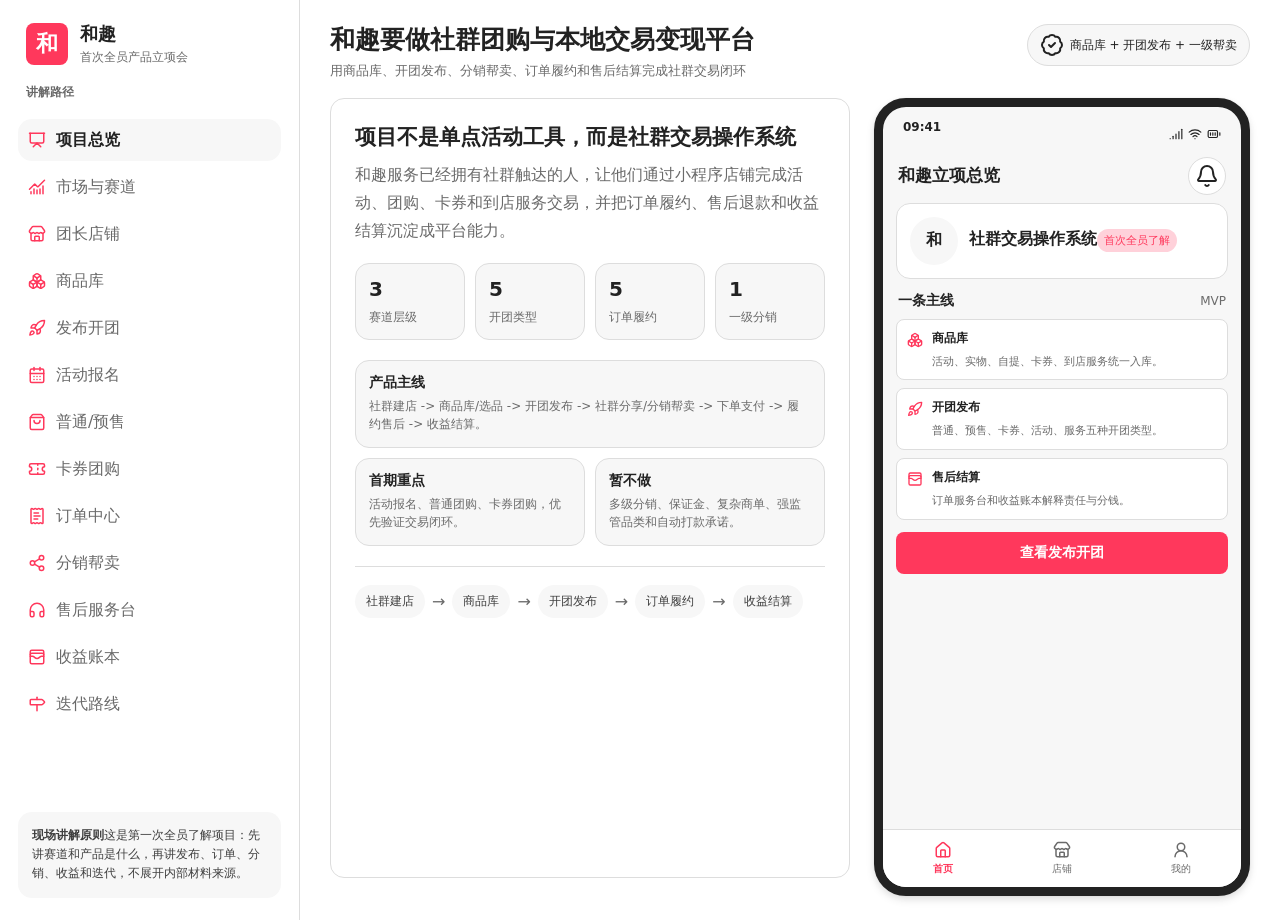
==== commit b8557432: "重构首次全员产品立项材料" ====
--- a/03-演示界面/和趣项目会演示原型.html
+++ b/03-演示界面/和趣项目会演示原型.html
@@ -3,7 +3,7 @@
 <head>
   <meta charset="utf-8">
   <meta name="viewport" content="width=device-width, initial-scale=1">
-  <title>和趣社群店铺交易履约闭环 - 项目会同步原型</title>
+  <title>和趣首次全员产品立项会演示原型</title>
   <script src="./assets/lucide.min.js"></script>
   <link rel="stylesheet" href="../design-system/airbnb-tokens.css">
   <style>
@@ -15,121 +15,94 @@
       --muted: var(--color-muted);
       --line: var(--color-hairline);
       --action: var(--color-action);
-      --error: var(--color-error);
+      --on-action: var(--color-on-action);
       --shadow: var(--shadow-float);
     }
     * { box-sizing: border-box; }
     html, body { background: var(--surface); color: var(--ink); font-family: var(--font-family-sans); margin: 0; min-height: 100%; }
     button { background: transparent; border: 0; color: inherit; cursor: pointer; font: inherit; }
     button:focus-visible { outline: 3px solid var(--color-action-focus); outline-offset: 2px; }
-    .shell { display: grid; grid-template-columns: 304px 1fr; min-height: 100vh; }
-    .side { border-right: 1px solid var(--line); display: flex; flex-direction: column; gap: 20px; padding: 24px 18px; }
+    .shell { display: grid; grid-template-columns: 300px 1fr; min-height: 100vh; }
+    .side { border-right: 1px solid var(--line); display: flex; flex-direction: column; gap: 18px; padding: 22px 18px; }
     .brand { align-items: center; display: flex; gap: 12px; padding: 0 8px; }
-    .logo { align-items: center; background: var(--action); border-radius: var(--radius-sm); color: var(--color-on-action); display: flex; font-size: 22px; font-weight: 700; height: 42px; justify-content: center; width: 42px; }
+    .logo { align-items: center; background: var(--action); border-radius: var(--radius-sm); color: var(--on-action); display: flex; font-size: 22px; font-weight: 800; height: 42px; justify-content: center; width: 42px; }
     .brand strong { display: block; font-size: 18px; }
-    .brand span { color: var(--muted); display: block; font-size: 12px; margin-top: 3px; }
+    .brand span, .muted { color: var(--muted); }
+    .brand span { display: block; font-size: 12px; margin-top: 3px; }
     .label { color: var(--muted); font-size: 12px; font-weight: 700; padding: 0 8px; }
     .route { display: grid; gap: 5px; }
-    .route button { align-items: center; border-radius: var(--radius-md); color: var(--muted); display: flex; gap: 12px; min-height: 48px; padding: 9px 12px; text-align: left; }
+    .route button { align-items: center; border-radius: var(--radius-md); color: var(--muted); display: flex; gap: 10px; min-height: 42px; padding: 8px 10px; text-align: left; }
     .route button.active, .route button:hover { background: var(--soft); color: var(--ink); font-weight: 700; }
-    .route svg { height: 20px; width: 20px; }
+    .route svg { color: var(--action); height: 18px; width: 18px; }
     .side-note { background: var(--soft); border-radius: var(--radius-md); color: var(--body); font-size: 12px; line-height: 1.6; margin-top: auto; padding: 14px; }
-    .side-note strong { color: var(--ink); display: block; font-size: 13px; margin-bottom: 4px; }
     .main { padding: 24px 30px; }
-    .topbar { align-items: flex-start; display: flex; gap: 18px; justify-content: space-between; margin-bottom: 20px; }
-    .topbar h1 { font-size: 24px; line-height: 1.35; margin: 0 0 5px; }
+    .topbar { align-items: flex-start; display: flex; gap: 18px; justify-content: space-between; margin-bottom: 18px; }
+    .topbar h1 { font-size: 25px; line-height: 1.3; margin: 0 0 5px; }
     .topbar p { color: var(--muted); font-size: 13px; margin: 0; }
-    .tag { align-items: center; background: var(--soft); border: 1px solid var(--line); border-radius: var(--radius-full); color: var(--body); display: inline-flex; font-size: 13px; gap: 6px; padding: 8px 12px; white-space: nowrap; }
-    .stage { align-items: start; display: grid; gap: 26px; grid-template-columns: minmax(480px, 1fr) minmax(330px, 396px); }
+    .tag { align-items: center; background: var(--soft); border: 1px solid var(--line); border-radius: var(--radius-full); display: inline-flex; font-size: 12px; gap: 6px; padding: 8px 12px; white-space: nowrap; }
+    .stage { align-items: start; display: grid; gap: 24px; grid-template-columns: minmax(520px, 1fr) minmax(340px, 402px); }
     .talk { border: 1px solid var(--line); border-radius: var(--radius-md); min-height: 780px; padding: 24px; }
-    .talk h2 { font-size: 20px; margin: 0 0 10px; }
+    .talk h2 { font-size: 21px; margin: 0 0 10px; }
     .talk > p { color: var(--muted); line-height: 1.75; margin: 0 0 18px; }
-    .facts { display: grid; gap: 10px; grid-template-columns: repeat(4, minmax(102px, 1fr)); margin: 18px 0 21px; }
-    .fact { background: var(--soft); border: 1px solid var(--line); border-radius: var(--radius-md); padding: 13px 11px; }
+    .facts { display: grid; gap: 10px; grid-template-columns: repeat(4, minmax(104px, 1fr)); margin: 18px 0 20px; }
+    .fact, .panel, .mini { background: var(--soft); border: 1px solid var(--line); border-radius: var(--radius-md); padding: 13px; }
     .fact strong { display: block; font-size: 20px; margin-bottom: 5px; }
-    .fact span { color: var(--muted); font-size: 12px; }
-    .talk-label { color: var(--muted); font-size: 12px; font-weight: 700; margin: 22px 0 10px; }
-    .callouts { display: grid; gap: 10px; }
-    .callout { border: 1px solid var(--line); border-radius: var(--radius-md); display: flex; gap: 12px; padding: 13px 14px; }
-    .number { align-items: center; background: var(--soft); border-radius: 50%; color: var(--action); display: flex; flex: none; font-size: 12px; font-weight: 700; height: 23px; justify-content: center; width: 23px; }
-    .callout strong { display: block; font-size: 14px; margin-bottom: 4px; }
-    .callout span { color: var(--muted); display: block; font-size: 12px; line-height: 1.55; }
+    .fact span, .mini span { color: var(--muted); font-size: 12px; }
+    .grid { display: grid; gap: 10px; grid-template-columns: repeat(2, 1fr); }
+    .wide { grid-column: 1 / -1; }
+    .panel strong, .mini strong { display: block; font-size: 14px; margin-bottom: 5px; }
+    .panel p, .mini p { color: var(--muted); font-size: 12px; line-height: 1.55; margin: 0; }
     .flow { border-top: 1px solid var(--line); display: flex; flex-wrap: wrap; gap: 7px; margin-top: 20px; padding-top: 18px; }
     .flow span { background: var(--soft); border-radius: var(--radius-full); color: var(--body); font-size: 12px; padding: 8px 11px; }
     .flow i { align-self: center; color: var(--muted); font-style: normal; }
-    .phone { background: var(--soft); border: 9px solid var(--ink); border-radius: var(--radius-xl); box-shadow: var(--shadow); margin-left: auto; min-height: 790px; overflow: hidden; position: relative; width: min(392px, 100%); }
+    .phone { background: var(--soft); border: 9px solid var(--ink); border-radius: var(--radius-xl); box-shadow: var(--shadow); margin-left: auto; min-height: 790px; overflow: hidden; position: relative; width: min(402px, 100%); }
     .phone-head { display: flex; font-size: 12px; font-weight: 700; height: 42px; justify-content: space-between; padding: 13px 20px 0; }
     .phone-icons { align-items: center; display: flex; gap: 5px; }
     .phone-icons svg { height: 14px; width: 14px; }
     .screen { display: none; min-height: 738px; padding-bottom: 70px; }
     .screen.active { display: block; }
-    .mobile-header { align-items: center; display: flex; height: 54px; justify-content: space-between; padding: 8px 15px; }
+    .mobile-header { align-items: center; display: flex; min-height: 54px; justify-content: space-between; padding: 8px 15px; }
     .mobile-header strong { font-size: 17px; }
-    .icon-button { align-items: center; background: var(--surface); border: 1px solid var(--line); border-radius: 50%; display: flex; height: 40px; justify-content: center; width: 40px; }
-    .icon-button svg { height: 18px; width: 18px; }
+    .icon-button { align-items: center; background: var(--surface); border: 1px solid var(--line); border-radius: 50%; display: flex; height: 38px; justify-content: center; width: 38px; }
     .page { padding: 0 13px 16px; }
-    .card, .form-card { background: var(--surface); border: 1px solid var(--line); border-radius: var(--radius-md); padding: 13px; }
-    .hero { padding: 15px; }
+    .card { background: var(--surface); border: 1px solid var(--line); border-radius: var(--radius-md); padding: 13px; }
     .hero-row { align-items: center; display: flex; gap: 11px; }
-    .avatar { align-items: center; background: var(--soft); border-radius: 50%; display: flex; flex: none; font-size: 16px; font-weight: 700; height: 48px; justify-content: center; width: 48px; }
-    .hero strong { display: block; font-size: 16px; }
-    .micro { color: var(--muted); font-size: 11px; line-height: 1.45; }
-    .verify, .badge { background: var(--soft); border-radius: var(--radius-full); color: var(--body); display: inline-flex; font-size: 11px; gap: 3px; padding: 4px 7px; white-space: nowrap; }
-    .verify { margin-top: 5px; }
+    .avatar { align-items: center; background: var(--soft); border-radius: 50%; display: flex; flex: none; font-size: 16px; font-weight: 800; height: 48px; justify-content: center; width: 48px; }
+    .badge { background: var(--soft); border-radius: var(--radius-full); color: var(--body); display: inline-flex; font-size: 11px; gap: 3px; padding: 4px 7px; white-space: nowrap; }
     .badge.action { background: var(--color-action-disabled); color: var(--action); }
-    .badge.risk { background: var(--color-action-disabled); color: var(--error); }
-    .disclosure, .alert { background: var(--soft); border-radius: var(--radius-sm); color: var(--body); display: flex; font-size: 12px; gap: 7px; line-height: 1.5; margin-top: 12px; padding: 10px; }
-    .disclosure svg, .alert svg { flex: none; height: 16px; margin-top: 2px; width: 16px; }
     .section-row { align-items: center; display: flex; justify-content: space-between; margin: 13px 2px 9px; }
     .section-row strong { font-size: 14px; }
     .section-row span { color: var(--muted); font-size: 12px; }
+    .menu { display: grid; gap: 8px; grid-template-columns: repeat(3, 1fr); }
+    .menu button, .tile { align-items: center; background: var(--surface); border: 1px solid var(--line); border-radius: var(--radius-md); display: flex; flex-direction: column; font-size: 11px; font-weight: 700; gap: 6px; min-height: 74px; padding: 9px; text-align: center; }
+    .menu svg, .tile svg { color: var(--action); height: 20px; width: 20px; }
     .list, .checks { display: grid; gap: 8px; }
-    .item { background: var(--surface); border: 1px solid var(--line); border-radius: var(--radius-md); padding: 11px; }
-    .item header { align-items: center; display: flex; gap: 6px; justify-content: space-between; margin-bottom: 6px; }
+    .item, .check { background: var(--surface); border: 1px solid var(--line); border-radius: var(--radius-sm); padding: 10px; }
+    .item header { align-items: center; display: flex; justify-content: space-between; margin-bottom: 6px; }
     .item h3 { font-size: 13px; margin: 0; }
-    .item p { color: var(--muted); font-size: 11px; line-height: 1.45; margin: 4px 0; }
-    .menu-card { background: var(--surface); border: 1px solid var(--line); border-radius: var(--radius-md); display: grid; grid-template-columns: repeat(3, 1fr); gap: 8px; padding: 12px; }
-    .menu-card button { align-items: center; background: var(--soft); border-radius: var(--radius-md); display: flex; flex-direction: column; font-size: 11px; font-weight: 700; gap: 6px; min-height: 72px; padding: 8px; }
-    .menu-card svg { height: 20px; width: 20px; color: var(--action); }
-    .profile-list { background: var(--surface); border: 1px solid var(--line); border-radius: var(--radius-md); overflow: hidden; }
-    .profile-list button { align-items: center; border-bottom: 1px solid var(--line); display: flex; gap: 10px; justify-content: space-between; min-height: 50px; padding: 0 12px; width: 100%; }
-    .profile-list button:last-child { border-bottom: 0; }
-    .profile-list span { align-items: center; display: flex; gap: 8px; font-size: 13px; font-weight: 700; }
-    .profile-list svg { height: 18px; width: 18px; color: var(--action); }
-    .pills, .type-tabs { display: flex; flex-wrap: wrap; gap: 6px; margin: 11px 0; }
-    .pills span, .type-tabs span { background: var(--soft); border: 1px solid var(--line); border-radius: var(--radius-full); color: var(--body); font-size: 11px; padding: 7px 9px; }
-    .pills span.active, .type-tabs span.active { background: var(--action); border-color: var(--action); color: var(--color-on-action); }
+    .item p, .check span, .micro { color: var(--muted); font-size: 11px; line-height: 1.45; margin: 0; }
+    .check { display: flex; gap: 9px; }
+    .check svg { color: var(--action); flex: none; height: 16px; margin-top: 2px; width: 16px; }
+    .check strong { display: block; font-size: 12px; margin-bottom: 3px; }
+    .pills { display: flex; flex-wrap: wrap; gap: 6px; margin: 11px 0; }
+    .pills span { background: var(--soft); border: 1px solid var(--line); border-radius: var(--radius-full); font-size: 11px; padding: 7px 9px; }
+    .pills span.active { background: var(--action); border-color: var(--action); color: var(--on-action); }
     .field { border-bottom: 1px solid var(--line); display: grid; gap: 4px; padding: 9px 0; }
     .field:last-child { border-bottom: 0; }
     .field label { color: var(--muted); font-size: 11px; }
-    .field strong { font-size: 12px; font-weight: 600; line-height: 1.45; }
+    .field strong { font-size: 12px; font-weight: 650; line-height: 1.45; }
     .field-row { display: grid; gap: 8px; grid-template-columns: 1fr 1fr; }
-    .cta { background: var(--action); border-radius: var(--radius-sm); color: var(--color-on-action); display: block; font-size: 14px; font-weight: 700; margin-top: 14px; padding: 12px; text-align: center; width: 100%; }
+    .cta { background: var(--action); border-radius: var(--radius-sm); color: var(--on-action); display: block; font-size: 14px; font-weight: 800; margin-top: 12px; padding: 12px; text-align: center; width: 100%; }
     .secondary { background: var(--soft); color: var(--ink); }
-    .image-hero { background: var(--soft); border-radius: var(--radius-md); height: 142px; overflow: hidden; }
-    .image-hero img { height: 100%; object-fit: cover; width: 100%; }
-    .price-bar { align-items: center; background: var(--color-action-disabled); display: flex; justify-content: space-between; margin: 0 -13px 13px; padding: 10px 13px; }
-    .price-bar strong { font-size: 22px; }
-    .tabs { border-bottom: 1px solid var(--line); display: flex; gap: 22px; margin: 12px 0; }
-    .tabs span { color: var(--muted); font-size: 13px; font-weight: 700; padding-bottom: 9px; }
-    .tabs span.active { border-bottom: 2px solid var(--action); color: var(--ink); }
-    .calc { background: var(--soft); border-radius: var(--radius-sm); margin-top: 12px; padding: 10px; }
-    .calc-row { color: var(--body); display: flex; font-size: 12px; justify-content: space-between; padding: 5px 0; }
-    .calc-row.total { border-top: 1px solid var(--line); color: var(--ink); font-weight: 700; margin-top: 5px; padding-top: 9px; }
-    .summary { background: var(--ink); border-radius: var(--radius-md); color: var(--color-on-action); padding: 15px; }
-    .summary header { display: flex; font-size: 11px; justify-content: space-between; margin-bottom: 15px; }
-    .money { display: grid; gap: 6px; grid-template-columns: repeat(3, 1fr); }
+    .summary { background: var(--ink); border-radius: var(--radius-md); color: var(--on-action); padding: 15px; }
+    .money { display: grid; gap: 6px; grid-template-columns: repeat(3, 1fr); margin-top: 12px; }
     .money strong { display: block; font-size: 17px; }
     .money span { font-size: 10px; }
-    .check { background: var(--surface); border: 1px solid var(--line); border-radius: var(--radius-sm); display: flex; gap: 9px; padding: 10px; }
-    .check svg { flex: none; height: 16px; margin-top: 2px; width: 16px; color: var(--action); }
-    .check strong { display: block; font-size: 12px; }
-    .check span { color: var(--muted); display: block; font-size: 11px; line-height: 1.42; margin-top: 3px; }
     .bottom-nav { align-items: center; background: var(--surface); border-top: 1px solid var(--line); bottom: 0; display: flex; height: 58px; justify-content: space-around; left: 0; position: absolute; right: 0; }
     .bottom-nav button { align-items: center; color: var(--muted); display: flex; flex-direction: column; font-size: 10px; gap: 3px; }
-    .bottom-nav button.active { color: var(--action); font-weight: 700; }
+    .bottom-nav button.active { color: var(--action); font-weight: 800; }
     .bottom-nav svg { height: 18px; width: 18px; }
-    @media (max-width: 1080px) {
+    @media (max-width: 1120px) {
       .shell { grid-template-columns: 1fr; }
       .side { border-bottom: 1px solid var(--line); border-right: 0; }
       .route { grid-template-columns: repeat(2, 1fr); }
@@ -142,261 +115,351 @@
 <body>
   <div class="shell">
     <aside class="side">
-      <div class="brand"><div class="logo">和</div><div><strong>和趣</strong><span>交易履约闭环同步</span></div></div>
+      <div class="brand"><div class="logo">和</div><div><strong>和趣</strong><span>首次全员产品立项会</span></div></div>
       <div class="label">讲解路径</div>
       <nav class="route">
-        <button class="active" data-screen="overview" data-title="订单服务台驱动的社群交易闭环" data-focus="平台价值从成交后的履约、售后和结算监督开始变得不可替代"><i data-lucide="waypoints"></i><span>产品总览</span></button>
-        <button data-screen="leader" data-title="团长经营工作台" data-focus="收入、报名/订单、核销、社群设置与邀请帮卖集中在经营入口"><i data-lucide="briefcase-business"></i><span>团长端</span></button>
-        <button data-screen="member" data-title="团员履约中心" data-focus="活动、卡券、物流、自提订单按履约类型进入个人中心"><i data-lucide="user-round"></i><span>团员端</span></button>
-        <button data-screen="activity" data-title="创建活动：主验证场景" data-focus="场次、票种、报名信息、保险、退改和核销规则先落地"><i data-lucide="calendar-plus"></i><span>创建活动</span></button>
-        <button data-screen="goods" data-title="创建商品：电商对照验证" data-focus="物流、自提、虚拟权益共用规格、库存、售后和购买信息配置"><i data-lucide="package-plus"></i><span>创建商品</span></button>
-        <button data-screen="detail" data-title="详情与购买须知" data-focus="转化页必须同步披露履约方、退改规则、咨询入口和购买动作"><i data-lucide="scroll-text"></i><span>详情/须知</span></button>
-        <button data-screen="order" data-title="订单详情与待入账" data-focus="订单状态、报名/保险信息、退款入口和收益状态成为结算依据"><i data-lucide="receipt-text"></i><span>订单详情</span></button>
-        <button data-screen="service" data-title="订单服务台与收益监督" data-focus="双客服响应、售后工单、退款回退和结算阻断构成平台护城河"><i data-lucide="headphones"></i><span>服务台</span></button>
+        <button class="active" data-screen="overview" data-title="和趣要做社群团购与本地交易变现平台" data-focus="用商品库、开团发布、分销帮卖、订单履约和售后结算完成社群交易闭环"><i data-lucide="presentation"></i><span>项目总览</span></button>
+        <button data-screen="market" data-title="我们进入的是私域电商、社群团购和本地生活交易交叉赛道" data-focus="市场足够大，但首期只用真实订单验证可切入部分"><i data-lucide="chart-no-axes-combined"></i><span>市场与赛道</span></button>
+        <button data-screen="store" data-title="团长先获得专属社群店铺，再从商品库经营供给" data-focus="同一小程序中生成团长主页、货架、分享入口和订单归因"><i data-lucide="store"></i><span>团长店铺</span></button>
+        <button data-screen="library" data-title="商品库承载活动、实物、自提、卡券和到店服务" data-focus="发布前先明确供给来源、责任方、履约方式和售后规则"><i data-lucide="boxes"></i><span>商品库</span></button>
+        <button data-screen="launch" data-title="发布从长表单改为商品库 + 开团类型" data-focus="参考快团团式一键开团，但用审核和履约规则控制风险"><i data-lucide="rocket"></i><span>发布开团</span></button>
+        <button data-screen="activity" data-title="活动报名是首期最接近现有基础的验证场景" data-focus="亲子、青年、创业活动通过场次、票种、报名、核销和退款闭环"><i data-lucide="calendar-days"></i><span>活动报名</span></button>
+        <button data-screen="groupbuy" data-title="普通团购和预售团购验证电商交易能力" data-focus="普通团购做现货快速成交，预售团购表达先收单后履约"><i data-lucide="shopping-bag"></i><span>普通/预售</span></button>
+        <button data-screen="voucher" data-title="卡券团购连接社群交易与本地核销" data-focus="电子券、次卡和权益包需要清晰有效期、核销和退款规则"><i data-lucide="ticket"></i><span>卡券团购</span></button>
+        <button data-screen="orders" data-title="订单中心按履约类型组织，而不是按活动商品粗分" data-focus="活动、物流、自提、卡券和服务预约共用订单与售后底座"><i data-lucide="receipt-text"></i><span>订单中心</span></button>
+        <button data-screen="distribution" data-title="分销帮卖首发只做一级固定佣金和加价帮卖" data-focus="让团长能赚钱，也让平台能解释每笔收益和退款回退"><i data-lucide="share-2"></i><span>分销帮卖</span></button>
+        <button data-screen="service" data-title="售后服务台让社群交易可被监督" data-focus="咨询、工单、责任协同、退款进度和结算阻断都围绕订单展开"><i data-lucide="headphones"></i><span>售后服务台</span></button>
+        <button data-screen="ledger" data-title="收益账本展示待入账、可结算、冻结和退款冲回" data-focus="真实自动打款前先把钱的状态和规则讲清楚"><i data-lucide="wallet-cards"></i><span>收益账本</span></button>
+        <button data-screen="roadmap" data-title="迭代路线从交易闭环开始，再扩展履约和经营效率" data-focus="V1 做闭环，V2 做预售/服务，V3 做营销效率，V4 做商单扩展"><i data-lucide="milestone"></i><span>迭代路线</span></button>
       </nav>
-      <div class="side-note"><strong>本轮更新口径</strong>商单复杂能力只进扩展池；首发不做多级转单、保证金、会员权限和大群社区，先把每一笔订单服务好。</div>
+      <div class="side-note"><strong>现场讲解原则</strong>这是第一次全员了解项目：先讲赛道和产品是什么，再讲发布、订单、分销、收益和迭代，不展开内部材料来源。</div>
     </aside>
     <main class="main">
       <header class="topbar">
-        <div><h1 id="title">订单服务台驱动的社群交易闭环</h1><p id="focus">平台价值从成交后的履约、售后和结算监督开始变得不可替代</p></div>
-        <div class="tag"><i data-lucide="shield-check"></i> 活动主验证 · 电商对照 · 服务补充</div>
+        <div><h1 id="title">和趣要做社群团购与本地交易变现平台</h1><p id="focus">用商品库、开团发布、分销帮卖、订单履约和售后结算完成社群交易闭环</p></div>
+        <div class="tag"><i data-lucide="badge-check"></i> 商品库 + 开团发布 + 一级帮卖</div>
       </header>
       <section class="stage">
         <article class="talk">
-          <h2>不是只做供给和分销，而是把交易责任约束住</h2>
-          <p>团长和群主通过社群店铺承接交易，但平台真正需要建立的壁垒，是让消费者付款之后，活动能核销、商品能交付、服务能预约、问题有人响应、退款可回退、收益可解释。</p>
-          <div class="facts">
-            <div class="fact"><strong>3</strong><span>受控交易场景</span></div>
-            <div class="fact"><strong>5</strong><span>履约类型</span></div>
-            <div class="fact"><strong>2</strong><span>一级收益模式</span></div>
-            <div class="fact"><strong>1</strong><span>订单服务台</span></div>
-          </div>
-          <div class="talk-label">本页要同步的重点</div>
-          <div class="callouts" id="callouts">
-            <div class="callout"><div class="number">1</div><div><strong>主线升级</strong><span>从“建店-货盘-成交”升级为“建店-货盘-成交-订单服务台-履约售后-收益结算”。</span></div></div>
-            <div class="callout"><div class="number">2</div><div><strong>护城河变化</strong><span>新录音里的活动小群不做成大社区，转成围绕订单的双客服和工单闭环。</span></div></div>
-            <div class="callout"><div class="number">3</div><div><strong>商单边界</strong><span>商单讨论只提取一级收益、优惠和退款规则，复杂多级能力不进首发。</span></div></div>
-          </div>
-          <div class="flow"><span>社群建店</span><i>→</i><span>发布/选卖</span><i>→</i><span>分享成交</span><i>→</i><span>订单服务台</span><i>→</i><span>履约售后</span><i>→</i><span>收益结算</span></div>
+          <h2 id="talk-title">项目不是单点活动工具，而是社群交易操作系统</h2>
+          <p id="talk-copy">和趣服务已经拥有社群触达的人，让他们通过小程序店铺完成活动、团购、卡券和到店服务交易，并把订单履约、售后退款和收益结算沉淀成平台能力。</p>
+          <div class="facts" id="facts">
+            <div class="fact"><strong>3</strong><span>赛道层级</span></div>
+            <div class="fact"><strong>5</strong><span>开团类型</span></div>
+            <div class="fact"><strong>5</strong><span>订单履约</span></div>
+            <div class="fact"><strong>1</strong><span>一级分销</span></div>
+          </div>
+          <div class="grid" id="panels">
+            <div class="panel wide"><strong>产品主线</strong><p>社群建店 -> 商品库/选品 -> 开团发布 -> 社群分享/分销帮卖 -> 下单支付 -> 履约售后 -> 收益结算。</p></div>
+            <div class="panel"><strong>首期重点</strong><p>活动报名、普通团购、卡券团购，优先验证交易闭环。</p></div>
+            <div class="panel"><strong>暂不做</strong><p>多级分销、保证金、复杂商单、强监管品类和自动打款承诺。</p></div>
+          </div>
+          <div class="flow" id="flow"><span>社群建店</span><i>→</i><span>商品库</span><i>→</i><span>开团发布</span><i>→</i><span>订单履约</span><i>→</i><span>收益结算</span></div>
         </article>
-        <section class="phone" aria-label="社群店铺交易履约原型屏幕">
+
+        <section class="phone" aria-label="和趣产品原型屏幕">
           <div class="phone-head"><span>09:41</span><div class="phone-icons"><i data-lucide="signal"></i><i data-lucide="wifi"></i><i data-lucide="battery-full"></i></div></div>
 
           <div class="screen active" id="screen-overview">
-            <div class="mobile-header"><strong>社群店铺</strong><button class="icon-button"><i data-lucide="bell"></i></button></div>
-            <div class="page">
-              <div class="card hero">
-                <div class="hero-row"><div class="avatar">和</div><div><strong>交易履约闭环</strong><span class="verify"><i data-lucide="badge-check"></i> 首发 MVP</span></div></div>
-                <div class="disclosure"><i data-lucide="info"></i><span>平台先解决每笔订单的履约、售后、退款和结算监督，不先做大群社区。</span></div>
-                <button class="cta jump-leader">查看团长经营入口</button>
-              </div>
-              <div class="section-row"><strong>首发闭环</strong><span>可演示</span></div>
+            <div class="mobile-header"><strong>和趣立项总览</strong><button class="icon-button"><i data-lucide="bell"></i></button></div>
+            <div class="page">
+              <div class="card"><div class="hero-row"><div class="avatar">和</div><div><strong>社群交易操作系统</strong><span class="badge action">首次全员了解</span></div></div></div>
+              <div class="section-row"><strong>一条主线</strong><span>MVP</span></div>
               <div class="checks">
-                <div class="check"><i data-lucide="store"></i><div><strong>社群店铺</strong><span>按主类型匹配主页，团长确认供给后上架。</span></div></div>
-                <div class="check"><i data-lucide="receipt-text"></i><div><strong>订单服务台</strong><span>官方客服、发布方客服和消费者围绕订单处理问题。</span></div></div>
-                <div class="check"><i data-lucide="wallet-cards"></i><div><strong>收益监督</strong><span>固定佣金或加价帮卖，退款后按比例回退。</span></div></div>
-              </div>
-            </div>
-            <div class="bottom-nav"><button class="active"><i data-lucide="house"></i>首页</button><button><i data-lucide="store"></i>店铺</button><button><i data-lucide="message-square"></i>消息</button><button><i data-lucide="user-round"></i>我的</button></div>
-          </div>
-
-          <div class="screen" id="screen-leader">
-            <div class="mobile-header"><strong>亲子时光主理人</strong><button class="icon-button"><i data-lucide="repeat-2"></i></button></div>
-            <div class="page">
-              <div class="card hero"><div class="hero-row"><div class="avatar">亲</div><div><strong>团长经营工作台</strong><span class="verify">可切换为团员</span></div></div></div>
-              <div class="menu-card">
-                <button class="jump-service"><i data-lucide="wallet"></i>我的收入</button>
-                <button class="jump-order"><i data-lucide="clipboard-list"></i>订单/报名</button>
-                <button><i data-lucide="scan-line"></i>核销管理</button>
-              </div>
-              <div class="section-row"><strong>社群经营</strong><span>首发入口</span></div>
-              <div class="profile-list">
-                <button><span><i data-lucide="message-square"></i>我的社群设置</span><i data-lucide="chevron-right"></i></button>
-                <button><span><i data-lucide="network"></i>邀请他人帮卖</span><i data-lucide="chevron-right"></i></button>
-                <button class="jump-service"><span><i data-lucide="headphones"></i>联系官方客服</span><i data-lucide="chevron-right"></i></button>
-                <button><span><i data-lucide="settings"></i>设置</span><i data-lucide="chevron-right"></i></button>
-              </div>
-            </div>
-            <div class="bottom-nav"><button><i data-lucide="house"></i>首页</button><button><i data-lucide="message-square"></i>消息</button><button class="active"><i data-lucide="users-round"></i>社群</button></div>
-          </div>
-
-          <div class="screen" id="screen-member">
-            <div class="mobile-header"><strong>用户微信昵称</strong><button class="icon-button"><i data-lucide="repeat-2"></i></button></div>
-            <div class="page">
-              <div class="card hero"><div class="hero-row"><div class="avatar">用</div><div><strong>团员履约中心</strong><span class="verify">可切换为团长</span></div></div></div>
-              <div class="section-row"><strong>我的订单</strong><span>按履约类型</span></div>
-              <div class="menu-card">
-                <button class="jump-order"><i data-lucide="flag"></i>活动订单</button>
-                <button class="jump-detail"><i data-lucide="ticket"></i>卡券订单</button>
+                <div class="check"><i data-lucide="boxes"></i><div><strong>商品库</strong><span>活动、实物、自提、卡券、到店服务统一入库。</span></div></div>
+                <div class="check"><i data-lucide="rocket"></i><div><strong>开团发布</strong><span>普通、预售、卡券、活动、服务五种开团类型。</span></div></div>
+                <div class="check"><i data-lucide="wallet-cards"></i><div><strong>售后结算</strong><span>订单服务台和收益账本解释责任与分钱。</span></div></div>
+              </div>
+              <button class="cta jump-launch">查看发布开团</button>
+            </div>
+            <div class="bottom-nav"><button class="active"><i data-lucide="house"></i>首页</button><button><i data-lucide="store"></i>店铺</button><button><i data-lucide="user-round"></i>我的</button></div>
+          </div>
+
+          <div class="screen" id="screen-market">
+            <div class="mobile-header"><strong>市场与赛道</strong><button class="icon-button"><i data-lucide="chart-no-axes-combined"></i></button></div>
+            <div class="page">
+              <div class="summary"><strong>TAM / SAM / SOM</strong><div class="money"><div><strong>3万亿+</strong><span>私域电商预期</span></div><div><strong>9.50亿</strong><span>小程序流量</span></div><div><strong>10.9万亿</strong><span>线上本地服务</span></div></div></div>
+              <div class="section-row"><strong>和趣切入</strong><span>保守口径</span></div>
+              <div class="checks">
+                <div class="check"><i data-lucide="circle-dot"></i><div><strong>TAM</strong><span>私域电商和本地生活大盘，不等同可获得收入。</span></div></div>
+                <div class="check"><i data-lucide="circle-dot"></i><div><strong>SAM</strong><span>微信小程序、社群团购、卡券和本地活动服务交易。</span></div></div>
+                <div class="check"><i data-lucide="circle-dot"></i><div><strong>SOM</strong><span>首期可触达城市、团长、供给和真实订单。</span></div></div>
+              </div>
+            </div>
+          </div>
+
+          <div class="screen" id="screen-store">
+            <div class="mobile-header"><strong>亲子时光社群店</strong><button class="icon-button"><i data-lucide="repeat-2"></i></button></div>
+            <div class="page">
+              <div class="card"><div class="hero-row"><div class="avatar">亲</div><div><strong>亲子时光主理人</strong><span class="badge">亲子 · 周末活动 · 卡券</span></div></div></div>
+              <div class="section-row"><strong>店铺货架</strong><span>按社群类型</span></div>
+              <div class="menu">
+                <button class="jump-activity"><i data-lucide="calendar-days"></i>活动报名</button>
+                <button class="jump-groupbuy"><i data-lucide="shopping-bag"></i>团购商品</button>
+                <button class="jump-voucher"><i data-lucide="ticket"></i>卡券权益</button>
+              </div>
+              <div class="section-row"><strong>经营入口</strong><span>团长端</span></div>
+              <div class="menu">
+                <button class="jump-library"><i data-lucide="boxes"></i>商品库</button>
+                <button class="jump-orders"><i data-lucide="receipt-text"></i>订单</button>
+                <button class="jump-ledger"><i data-lucide="wallet"></i>收益</button>
+              </div>
+            </div>
+          </div>
+
+          <div class="screen" id="screen-library">
+            <div class="mobile-header"><strong>商品库 / 供给库</strong><button class="icon-button"><i data-lucide="plus"></i></button></div>
+            <div class="page">
+              <div class="pills"><span class="active">全部</span><span>活动</span><span>实物</span><span>自提</span><span>卡券</span><span>服务</span></div>
+              <div class="list">
+                <div class="item"><header><h3>亲子陶艺体验</h3><span class="badge action">活动票务</span></header><p>2 个场次 · 3 个票种 · 允许固定佣金帮卖</p></div>
+                <div class="item"><header><h3>儿童游泳体验次卡</h3><span class="badge action">虚拟卡券</span></header><p>5 次卡 · 有效期 90 天 · 到店核销</p></div>
+                <div class="item"><header><h3>社区绘本礼包</h3><span class="badge">自提商品</span></header><p>库存 80 · 支持自提码 · 未提可退</p></div>
+                <div class="item"><header><h3>亲子摄影体验</h3><span class="badge">到店服务</span></header><p>预约时段 · 到店核销 · 投诉工单</p></div>
+              </div>
+              <button class="cta jump-launch">选择供给去开团</button>
+            </div>
+          </div>
+
+          <div class="screen" id="screen-launch">
+            <div class="mobile-header"><strong>发布开团</strong><button class="icon-button"><i data-lucide="ellipsis"></i></button></div>
+            <div class="page">
+              <div class="menu">
+                <button class="jump-library"><i data-lucide="boxes"></i>从商品库选</button>
+                <button><i data-lucide="file-plus-2"></i>新建供给</button>
+                <button><i data-lucide="eye"></i>预览页面</button>
+              </div>
+              <div class="section-row"><strong>选择开团类型</strong><span>一页配置</span></div>
+              <div class="list">
+                <div class="item"><header><h3>普通团购</h3><span class="badge action">现货/标准</span></header><p>标题、图片、价格、库存、售卖时间、售后规则。</p></div>
+                <div class="item"><header><h3>预售团购</h3><span class="badge">先收单</span></header><p>预售截止、预计履约、取消退款说明。</p></div>
+                <div class="item"><header><h3>卡券团购 / 活动报名 / 到店服务</h3><span class="badge">按类型展开</span></header><p>券码、场次票种、预约时段等差异字段自动展开。</p></div>
+              </div>
+              <button class="cta jump-orders">发布并查看订单</button>
+            </div>
+          </div>
+
+          <div class="screen" id="screen-activity">
+            <div class="mobile-header"><strong>活动报名</strong><button class="icon-button"><i data-lucide="calendar-plus"></i></button></div>
+            <div class="page">
+              <div class="card">
+                <div class="field"><label>活动</label><strong>亲子陶艺创意工坊</strong></div>
+                <div class="field-row"><div class="field"><label>场次</label><strong>01/23 10:00</strong></div><div class="field"><label>名额</label><strong>20 组</strong></div></div>
+                <div class="field"><label>票种</label><strong>亲子套票 ¥198 · 儿童单人 ¥128 · 陪同 ¥39</strong></div>
+                <div class="field"><label>购买须知</label><strong>报名信息、保险、集合地点和退改比例结构化展示。</strong></div>
+              </div>
+              <button class="cta jump-orders">立即报名</button>
+            </div>
+          </div>
+
+          <div class="screen" id="screen-groupbuy">
+            <div class="mobile-header"><strong>普通/预售团购</strong><button class="icon-button"><i data-lucide="shopping-bag"></i></button></div>
+            <div class="page">
+              <div class="list">
+                <div class="item"><header><h3>普通团购：绘本礼包</h3><span class="badge action">现货</span></header><p>库存 80 · 自提/物流 · 发货前随时退。</p></div>
+                <div class="item"><header><h3>预售团购：亲子露营包</h3><span class="badge">预售</span></header><p>05/30 截止 · 预计 06/06 发货 · 不做复杂成团门槛。</p></div>
+              </div>
+              <div class="section-row"><strong>发布配置</strong><span>差异字段</span></div>
+              <div class="checks">
+                <div class="check"><i data-lucide="package"></i><div><strong>普通团购</strong><span>价格、库存、物流/自提、售后规则。</span></div></div>
+                <div class="check"><i data-lucide="timer"></i><div><strong>预售团购</strong><span>预售截止、预计履约时间、取消规则。</span></div></div>
+              </div>
+            </div>
+          </div>
+
+          <div class="screen" id="screen-voucher">
+            <div class="mobile-header"><strong>卡券团购</strong><button class="icon-button"><i data-lucide="ticket"></i></button></div>
+            <div class="page">
+              <div class="card">
+                <div class="field"><label>卡券</label><strong>儿童游泳体验 5 次卡</strong></div>
+                <div class="field-row"><div class="field"><label>价格</label><strong>¥399</strong></div><div class="field"><label>有效期</label><strong>90 天</strong></div></div>
+                <div class="field"><label>核销</label><strong>到店扫码核销，可查看剩余次数。</strong></div>
+                <div class="field"><label>售后</label><strong>未使用可退；部分使用按规则退。</strong></div>
+              </div>
+              <button class="cta jump-service">查看售后路径</button>
+            </div>
+          </div>
+
+          <div class="screen" id="screen-orders">
+            <div class="mobile-header"><strong>订单中心</strong><button class="icon-button"><i data-lucide="search"></i></button></div>
+            <div class="page">
+              <div class="menu">
+                <button><i data-lucide="flag"></i>活动报名订单</button>
                 <button><i data-lucide="truck"></i>物流订单</button>
                 <button><i data-lucide="shopping-bag"></i>自提订单</button>
-                <button><i data-lucide="clock"></i>浏览历史</button>
-                <button><i data-lucide="settings"></i>设置</button>
-              </div>
-              <div class="disclosure"><i data-lucide="info"></i><span>团员再次进入已购买项目时，应优先看到订单状态和售后入口，而不是重新回到普通详情页。</span></div>
-            </div>
-            <div class="bottom-nav"><button><i data-lucide="house"></i>首页</button><button><i data-lucide="message-square"></i>消息</button><button class="active"><i data-lucide="user-round"></i>我的</button></div>
-          </div>
-
-          <div class="screen" id="screen-activity">
-            <div class="mobile-header"><button class="icon-button"><i data-lucide="chevron-left"></i></button><strong>创建组团活动</strong><button class="icon-button"><i data-lucide="ellipsis"></i></button></div>
-            <div class="page">
-              <div class="form-card">
-                <div class="field"><label>活动名称</label><strong>周末亲子陶艺体验</strong></div>
-                <div class="field"><label>活动描述与封面</label><strong>说明行程安排、准备物品、注意事项；默认首张图为封面。</strong></div>
-                <div class="field-row">
-                  <div class="field"><label>活动地点</label><strong>静安区创意园</strong></div>
-                  <div class="field"><label>核销方式</label><strong>验码核销</strong></div>
-                </div>
-                <div class="field"><label>场次设置</label><strong>01/23 10:00-12:00；报名截止 01/22 18:00；退款规则独立配置。</strong></div>
-                <div class="field"><label>票种/分组</label><strong>亲子套票 ¥198 · 20 份 · 需填写昵称/手机号/车牌。</strong></div>
-                <div class="field"><label>保险选择</label><strong>儿童活动可选保险；保险信息仅用于履约，不用于营销画像。</strong></div>
-                <button class="cta jump-detail">发布团活动</button>
-              </div>
-            </div>
-            <div class="bottom-nav"><button class="secondary"><i data-lucide="file-pen-line"></i>存草稿</button><button class="active"><i data-lucide="send"></i>发布</button></div>
-          </div>
-
-          <div class="screen" id="screen-goods">
-            <div class="mobile-header"><button class="icon-button"><i data-lucide="chevron-left"></i></button><strong>创建商品</strong><button class="icon-button"><i data-lucide="ellipsis"></i></button></div>
-            <div class="page">
-              <div class="form-card">
-                <div class="field"><label>商品名称</label><strong>儿童游泳体验次卡</strong></div>
-                <div class="field"><label>商品详情与图片</label><strong>说明权益内容、适用门店、有效期和使用限制。</strong></div>
-                <div class="field-row">
-                  <div class="field"><label>售卖方式</label><strong>虚拟权益</strong></div>
-                  <div class="field"><label>售后规则</label><strong>未使用随时退</strong></div>
-                </div>
-                <div class="field"><label>规格设置</label><strong>单次体验 ¥109 · 库存 80 · 限购 2 份。</strong></div>
-                <div class="field"><label>购买需填信息</label><strong>手机号、预约门店、儿童年龄段。</strong></div>
-                <div class="disclosure"><i data-lucide="package-check"></i><span>同一商品模型还需支持物流、自提和虚拟权益，不另建三套交易系统。</span></div>
-                <button class="cta jump-detail">发布团购商品</button>
-              </div>
-            </div>
-            <div class="bottom-nav"><button class="secondary"><i data-lucide="file-pen-line"></i>存草稿</button><button class="active"><i data-lucide="send"></i>发布</button></div>
-          </div>
-
-          <div class="screen" id="screen-detail">
-            <div class="mobile-header"><span class="badge action">团长首页</span><button class="icon-button"><i data-lucide="share-2"></i></button></div>
-            <div class="page">
-              <div class="image-hero"><img src="./assets/pottery.jpg" alt="活动图"></div>
-              <div class="price-bar"><strong>¥198 起</strong><span class="micro">报名截止 2026/01/30 15:30</span></div>
-              <h3>【匠心手作】亲子陶艺创意工坊</h3>
-              <div class="card">
-                <div class="field"><label>地点</label><strong>静安区创意园区陶艺工作室</strong></div>
-                <div class="field"><label>场次</label><strong>01/23 10:00-12:00；01/24 10:00-12:00</strong></div>
-                <div class="field"><label>社群来源</label><strong>亲子时光主理人推荐</strong></div>
-              </div>
-              <div class="tabs"><span class="active">活动详情</span><span>购买须知</span></div>
-              <div class="disclosure"><i data-lucide="bell"></i><span>购买须知中展示每个场次的退款比例、报名信息和保险说明。</span></div>
-              <button class="cta jump-order">立即报名</button>
-            </div>
-            <div class="bottom-nav"><button><i data-lucide="message-circle"></i>咨询</button><button class="active"><i data-lucide="send"></i>报名</button></div>
-          </div>
-
-          <div class="screen" id="screen-order">
-            <div class="mobile-header"><button class="icon-button"><i data-lucide="chevron-left"></i></button><strong>订单详情</strong><button class="icon-button"><i data-lucide="copy"></i></button></div>
-            <div class="page">
-              <div class="card hero"><strong>已支付</strong><span class="micro">待入账 · 结算前售后需闭环</span></div>
-              <div class="card">
-                <div class="field-row">
-                  <div class="field"><label>订单编号</label><strong>2023101598422031</strong></div>
-                  <div class="field"><label>付款方式</label><strong>微信小程序支付</strong></div>
-                </div>
-                <div class="field-row">
-                  <div class="field"><label>商品总价</label><strong>¥25.6</strong></div>
-                  <div class="field"><label>优惠金额</label><strong>¥0</strong></div>
-                </div>
-                <div class="field"><label>实收金额</label><strong>¥25.6</strong></div>
-              </div>
-              <div class="section-row"><strong>报名信息</strong><span>2 人</span></div>
-              <div class="card">
-                <div class="field"><label>昵称 / 手机号 / 车牌</label><strong>金花花 · 13561960231 · 鲁B2U1R3</strong></div>
-                <div class="field"><label>保险信息</label><strong>王小明 · 4401**********1234</strong></div>
-              </div>
-              <button class="cta secondary jump-service">退款 / 售后</button>
-            </div>
-            <div class="bottom-nav"><button><i data-lucide="message-circle"></i>咨询</button><button class="active"><i data-lucide="undo-2"></i>退款</button></div>
+                <button><i data-lucide="ticket"></i>卡券核销订单</button>
+                <button><i data-lucide="calendar-clock"></i>服务预约订单</button>
+                <button class="jump-service"><i data-lucide="headphones"></i>售后</button>
+              </div>
+              <div class="section-row"><strong>最新订单</strong><span>待入账</span></div>
+              <div class="item"><header><h3>亲子陶艺体验 x2</h3><span class="badge action">已支付</span></header><p>来源：亲子时光社群 · 推广方：莉莉妈妈 · 可退款。</p></div>
+            </div>
+          </div>
+
+          <div class="screen" id="screen-distribution">
+            <div class="mobile-header"><strong>分销帮卖</strong><button class="icon-button"><i data-lucide="share-2"></i></button></div>
+            <div class="page">
+              <div class="list">
+                <div class="item"><header><h3>固定佣金分享赚</h3><span class="badge action">一级</span></header><p>消费者价格一致；发布方设置每单 ¥20 推广佣金。</p></div>
+                <div class="item"><header><h3>加价帮卖</h3><span class="badge">一级</span></header><p>发布方底价 ¥128；推广团长终端售价 ¥158；价差扣除平台费后入账。</p></div>
+              </div>
+              <div class="checks">
+                <div class="check"><i data-lucide="ban"></i><div><strong>不做多级</strong><span>一单只有一个直接推广团长。</span></div></div>
+                <div class="check"><i data-lucide="undo-2"></i><div><strong>退款回退</strong><span>全额退款全链取消，部分退款按比例冲回。</span></div></div>
+              </div>
+            </div>
           </div>
 
           <div class="screen" id="screen-service">
-            <div class="mobile-header"><strong>订单服务台</strong><button class="icon-button"><i data-lucide="headphones"></i></button></div>
-            <div class="page">
-              <div class="summary">
-                <header><span>订单 2023101598422031</span><span>处理中</span></header>
-                <div class="money"><div><strong>2</strong><span>责任方</span></div><div><strong>1</strong><span>售后工单</span></div><div><strong>待入账</strong><span>结算状态</span></div></div>
-              </div>
-              <div class="section-row"><strong>响应机制</strong><span>双客服</span></div>
+            <div class="mobile-header"><strong>售后服务台</strong><button class="icon-button"><i data-lucide="headphones"></i></button></div>
+            <div class="page">
+              <div class="summary"><strong>订单 2023101598422031</strong><div class="money"><div><strong>2</strong><span>责任方</span></div><div><strong>1</strong><span>工单</span></div><div><strong>冻结</strong><span>收益状态</span></div></div></div>
+              <div class="section-row"><strong>处理链路</strong><span>围绕订单</span></div>
               <div class="checks">
-                <div class="check"><i data-lucide="headphones"></i><div><strong>官方客服</strong><span>接收消费者问题，监督处理进度，必要时阻断结算。</span></div></div>
-                <div class="check"><i data-lucide="store"></i><div><strong>发布方客服</strong><span>处理活动安排、核销、发货或到店服务细节。</span></div></div>
-                <div class="check"><i data-lucide="wallet-cards"></i><div><strong>收益账本</strong><span>全额退款全链取消；部分退款按比例冲回平台费、发布收益和推广收益。</span></div></div>
-              </div>
-              <div class="alert"><i data-lucide="ban"></i><span>不做多级转单、保证金账户和会员权限；这些只进入后续商单系统扩展池。</span></div>
-            </div>
-            <div class="bottom-nav"><button><i data-lucide="receipt-text"></i>订单</button><button class="active"><i data-lucide="headphones"></i>服务台</button><button><i data-lucide="wallet"></i>收益</button></div>
+                <div class="check"><i data-lucide="headphones"></i><div><strong>平台客服</strong><span>接收问题、监督进度、必要时阻断结算。</span></div></div>
+                <div class="check"><i data-lucide="store"></i><div><strong>发布方</strong><span>处理履约、核销、发货或服务细节。</span></div></div>
+                <div class="check"><i data-lucide="receipt-text"></i><div><strong>退款工单</strong><span>记录原因、材料、责任方和处理结论。</span></div></div>
+              </div>
+            </div>
+          </div>
+
+          <div class="screen" id="screen-ledger">
+            <div class="mobile-header"><strong>收益账本</strong><button class="icon-button"><i data-lucide="wallet-cards"></i></button></div>
+            <div class="page">
+              <div class="summary"><strong>本周收益</strong><div class="money"><div><strong>¥1,286</strong><span>待入账</span></div><div><strong>¥826</strong><span>可结算</span></div><div><strong>¥198</strong><span>售后冻结</span></div></div></div>
+              <div class="section-row"><strong>账本明细</strong><span>退款可追溯</span></div>
+              <div class="list">
+                <div class="item"><header><h3>活动订单推广佣金</h3><span class="badge action">待入账</span></header><p>售后期结束后转为可结算。</p></div>
+                <div class="item"><header><h3>卡券订单部分退款</h3><span class="badge">冲回</span></header><p>按退款比例冲回平台费、发布收益和推广收益。</p></div>
+              </div>
+            </div>
+          </div>
+
+          <div class="screen" id="screen-roadmap">
+            <div class="mobile-header"><strong>迭代路线</strong><button class="icon-button"><i data-lucide="milestone"></i></button></div>
+            <div class="page">
+              <div class="list">
+                <div class="item"><header><h3>V1 交易闭环</h3><span class="badge action">首期</span></header><p>社群店铺、商品库、开团、订单、售后、收益。</p></div>
+                <div class="item"><header><h3>V2 履约扩展</h3><span class="badge">第二期</span></header><p>预售、自提、卡券、服务预约、风险暂停。</p></div>
+                <div class="item"><header><h3>V3 经营效率</h3><span class="badge">第三期</span></header><p>素材库、优惠策略、复购触达、AI 文案草稿、群接龙。</p></div>
+                <div class="item"><header><h3>V4 商单扩展</h3><span class="badge">后续</span></header><p>会员经营、商单系统加强、更多品类。</p></div>
+              </div>
+            </div>
           </div>
         </section>
       </section>
     </main>
   </div>
   <script>
-    const notes = {
-      overview: [
-        ["主线升级", "从“建店-货盘-成交”升级为“建店-货盘-成交-订单服务台-履约售后-收益结算”。"],
-        ["护城河变化", "新录音里的活动小群不做成大社区，转成围绕订单的双客服和工单闭环。"],
-        ["商单边界", "商单讨论只提取一级收益、优惠和退款规则，复杂多级能力不进首发。"]
-      ],
-      leader: [
-        ["团长端不是后台大全", "首发只放收入、订单/报名、核销、社群设置、邀请帮卖和客服入口。"],
-        ["邀请帮卖保留", "保留一级帮卖入口，但不出现下级、经销商和层层转单。"],
-        ["经营视角清晰", "团长看到的是今天要处理的订单、核销、客服和收益。"]
-      ],
-      member: [
-        ["团员端按履约分单", "活动、卡券、物流、自提拆开，方便用户找订单和售后。"],
-        ["已购买后看状态", "用户再次进入项目，应看到待使用、退款、客服，而不是重新被销售。"],
-        ["消费者体验影响信任", "订单履约体验是平台品牌力的一部分。"]
-      ],
-      activity: [
-        ["活动仍是主验证", "场次、票种、报名信息、保险、退改和核销最接近现有业务基础。"],
-        ["购买须知要结构化", "每个场次可有不同退款规则，避免售后解释成本失控。"],
-        ["保险信息受限使用", "只用于履约和保障，不进入推广画像。"]
-      ],
-      goods: [
-        ["电商做对照验证", "物流、自提、虚拟权益共用商品发布和订单底座。"],
-        ["先控品类风险", "食品生鲜、美容医疗、责任不清品类不首发。"],
-        ["售后规则前置", "售卖方式、售后规则和购买需填信息发布时必须确定。"]
-      ],
-      detail: [
-        ["详情页要成交也要披露", "价格、倒计时、履约方、社群来源和咨询入口必须清楚。"],
-        ["购买须知不是附录", "退改比例、报名资料、保险和核销规则直接影响退款争议。"],
-        ["咨询入口前置", "用户购买前和购买后都能进入服务响应链路。"]
-      ],
-      order: [
-        ["订单详情是售后依据", "支付状态、待入账、金额、报名/保险信息和退款入口必须集中。"],
-        ["待入账有业务含义", "售后未闭环前，相关收益不应被当成可自由结算。"],
-        ["退款入口可见", "平台要把退款处理纳入规则，而不是让用户绕回私聊。"]
-      ],
-      service: [
-        ["服务台替代大群", "围绕订单组织官方客服和发布方客服，解决问题而不是制造社区内容。"],
-        ["结算可被阻断", "售后未解决时，平台可以阻断或延后相关收益结算。"],
-        ["复杂商单后置", "保证金、会员权限和多级转单只进入扩展池，不进入首发承诺。"]
-      ]
+    const content = {
+      overview: {
+        h: "项目不是单点活动工具，而是社群交易操作系统",
+        p: "和趣服务已经拥有社群触达的人，让他们通过小程序店铺完成活动、团购、卡券和到店服务交易，并把订单履约、售后退款和收益结算沉淀成平台能力。",
+        facts: [["3", "赛道层级"], ["5", "开团类型"], ["5", "订单履约"], ["1", "一级分销"]],
+        panels: [["产品主线", "社群建店 -> 商品库/选品 -> 开团发布 -> 社群分享/分销帮卖 -> 下单支付 -> 履约售后 -> 收益结算。"], ["首期重点", "活动报名、普通团购、卡券团购，优先验证交易闭环。"], ["暂不做", "多级分销、保证金、复杂商单、强监管品类和自动打款承诺。"]]
+      },
+      market: {
+        h: "市场足够大，但和趣要先证明可切入部分",
+        p: "TAM 看私域电商和本地服务大盘，SAM 看微信小程序和社群交易，SOM 看首期可触达团长、供给和真实订单。",
+        facts: [["3万亿+", "私域电商预期"], ["9.50亿", "小程序流量"], ["10.9万亿", "线上本地服务"], ["SOM", "真实订单测算"]],
+        panels: [["TAM", "私域电商和本地生活交易大盘，证明方向值得进入。"], ["SAM", "微信小程序、社群团购、卡券核销和本地活动服务交易。"], ["SOM", "首期可触达城市、团长和供给，用真实订单逐步测算。"]]
+      },
+      store: {
+        h: "同一小程序承载所有团长的专属社群店铺",
+        p: "团长选择社群类型和兴趣标签后生成主页，货架从商品库中选择，消费者从团长主页、单品、优惠券或分享链接进入。",
+        facts: [["1", "同一小程序"], ["N", "团长主页"], ["3", "货架入口"], ["1", "直接归因"]],
+        panels: [["店铺模板", "社群类型决定首页模块和推荐货架顺序。"], ["经营入口", "商品库、开团、订单、售后和收益放在团长端。"], ["消费者入口", "活动、团购、卡券和服务按履约类型进入。"]]
+      },
+      library: {
+        h: "商品库先约束供给，再允许团长开团",
+        p: "商品库不是只放商品，而是放所有可交易供给：活动票务、实物商品、自提商品、虚拟卡券和到店服务。",
+        facts: [["5", "供给类型"], ["3", "供给来源"], ["审核", "上线前"], ["白名单", "低风险"]],
+        panels: [["供给来源", "自有供给、平台审核货盘、允许帮卖供给。"], ["入库规则", "先明确责任方、履约、售后、推广模式，再允许发布。"], ["风险控制", "未审核供给不得直接分享成交。"]]
+      },
+      launch: {
+        h: "发布功能改为商品库 + 开团类型",
+        p: "参考快团团的商品库和开团模式，但不照搬全品类自由开放；和趣按普通团购、预售团购、卡券团购、活动报名和到店服务展开差异配置。",
+        facts: [["5", "开团类型"], ["1页", "集中配置"], ["预览", "发布前"], ["审核", "必要时"]],
+        panels: [["发布入口", "从商品库选择或新建供给入库。"], ["配置方式", "一页展示关键配置，按类型展开差异字段。"], ["发布结果", "生成团购页、活动页或卡券页，并记录来源归因。"]]
+      },
+      activity: {
+        h: "活动报名是首期主验证场景",
+        p: "活动最接近现有业务基础，适合先验证社群触达到报名、核销、退款和复购的完整闭环。",
+        facts: [["亲子", "现有基础"], ["青年", "兴趣活动"], ["创业", "交流活动"], ["核销", "核心履约"]],
+        panels: [["发布字段", "场次、票种、报名信息、保险和退改规则。"], ["消费者体验", "详情页同步展示购买须知和咨询入口。"], ["运营重点", "控制高风险户外、多日行程和强效果承诺。"]]
+      },
+      groupbuy: {
+        h: "普通团购和预售团购验证商品交易能力",
+        p: "普通团购用于现货和标准供给，预售团购用于先收单再备货或排期；首期不做复杂成团门槛和资金监管承诺。",
+        facts: [["普通", "现货成交"], ["预售", "先收单"], ["物流", "发货"], ["自提", "核销"]],
+        panels: [["普通团购", "价格、库存、物流/自提、售后规则。"], ["预售团购", "预售截止、预计履约、取消退款说明。"], ["边界", "不开放食品生鲜和责任不清品类。"]]
+      },
+      voucher: {
+        h: "卡券团购是本地履约的轻量入口",
+        p: "电子券、次卡和权益包适合社群促销，但必须前置有效期、核销方式、退款和过期规则。",
+        facts: [["券码", "支付后发放"], ["次卡", "剩余次数"], ["核销", "到店/扫码"], ["退款", "按规则"]],
+        panels: [["适用供给", "体验券、次卡、权益包、门店优惠券。"], ["消费者状态", "待使用、部分使用、已用完、已过期。"], ["售后重点", "未使用可退、部分使用按规则退。"]]
+      },
+      orders: {
+        h: "订单中心按履约类型组织",
+        p: "活动、物流、自提、卡券、服务预约共用订单和售后底座，避免为每个场景拆出一套交易系统。",
+        facts: [["5", "订单类型"], ["统一", "订单详情"], ["统一", "售后入口"], ["统一", "账本"]],
+        panels: [["订单入口", "活动报名订单、物流订单、自提订单、卡券核销订单、服务预约订单。"], ["订单详情", "支付、履约、来源、优惠、退款和收益状态。"], ["业务价值", "团长和消费者都能快速找到当前状态。"]]
+      },
+      distribution: {
+        h: "分销帮卖首发坚持一级",
+        p: "保留固定佣金分享赚和加价帮卖两种模式，让团长有动力分享，也让平台能解释每一笔钱。",
+        facts: [["固定佣金", "价格一致"], ["加价帮卖", "底价+价差"], ["1", "直接推广"], ["退款", "按比例冲回"]],
+        panels: [["固定佣金", "发布方设置佣金，成交后推广团长获得固定收益。"], ["加价帮卖", "发布方设置底价，推广团长设置终端售价。"], ["不做", "二级返佣、发展下级、层层转单。"]]
+      },
+      service: {
+        h: "售后服务台是平台护城河",
+        p: "社群交易不能只在群里解释，必须把咨询、工单、责任方、退款和结算阻断放到订单服务台里。",
+        facts: [["咨询", "购买前后"], ["工单", "退款投诉"], ["协同", "责任方"], ["阻断", "结算"]],
+        panels: [["平台客服", "接收问题、监督进度、必要时阻断结算。"], ["发布方", "处理履约、发货、核销和服务细节。"], ["退款工单", "记录原因、材料、进度和处理结论。"]]
+      },
+      ledger: {
+        h: "收益账本先讲清钱的状态，再谈自动打款",
+        p: "真实自动结算上线前，产品先展示待入账、可结算、已结算、售后冻结和退款冲回，避免收益不可解释。",
+        facts: [["待入账", "售后期"], ["可结算", "可提现"], ["冻结", "工单中"], ["冲回", "退款后"]],
+        panels: [["平台费", "按消费者实付金额计提。"], ["发布方收益", "自售金额或供给结算底价。"], ["推广收益", "固定佣金或加价收益，退款按比例冲回。"]]
+      },
+      roadmap: {
+        h: "迭代从交易闭环开始，再扩展履约和经营效率",
+        p: "先把社群店铺、商品库、开团、订单、售后和收益跑通，再做预售/服务、营销效率和商单扩展。",
+        facts: [["V1", "交易闭环"], ["V2", "履约扩展"], ["V3", "经营效率"], ["V4", "商单扩展"]],
+        panels: [["V1", "活动报名、普通团购、卡券团购。"], ["V2", "预售、自提、到店服务、风险暂停。"], ["V3/V4", "素材库、AI 文案草稿、群接龙、会员和商单系统。"]]
+      }
     };
+    function renderTalk(name) {
+      const data = content[name];
+      document.getElementById("talk-title").textContent = data.h;
+      document.getElementById("talk-copy").textContent = data.p;
+      document.getElementById("facts").innerHTML = data.facts.map((f) => `<div class="fact"><strong>${f[0]}</strong><span>${f[1]}</span></div>`).join("");
+      document.getElementById("panels").innerHTML = data.panels.map((p, i) => `<div class="panel ${i === 0 ? "wide" : ""}"><strong>${p[0]}</strong><p>${p[1]}</p></div>`).join("");
+      document.getElementById("flow").innerHTML = "<span>社群建店</span><i>→</i><span>商品库</span><i>→</i><span>开团发布</span><i>→</i><span>订单履约</span><i>→</i><span>收益结算</span>";
+    }
     function openScreen(name, title, focus) {
       document.querySelectorAll(".screen").forEach((screen) => screen.classList.toggle("active", screen.id === `screen-${name}`));
       document.querySelectorAll(".route button").forEach((button) => button.classList.toggle("active", button.dataset.screen === name));
       document.getElementById("title").textContent = title;
       document.getElementById("focus").textContent = focus;
-      document.getElementById("callouts").innerHTML = notes[name].map((note, index) =>
-        `<div class="callout"><div class="number">${index + 1}</div><div><strong>${note[0]}</strong><span>${note[1]}</span></div></div>`
-      ).join("");
+      renderTalk(name);
     }
     document.querySelectorAll(".route button").forEach((button) => button.addEventListener("click", () => openScreen(button.dataset.screen, button.dataset.title, button.dataset.focus)));
-    document.querySelectorAll(".jump-leader").forEach((button) => button.addEventListener("click", () => openScreen("leader", "团长经营工作台", "收入、报名/订单、核销、社群设置与邀请帮卖集中在经营入口")));
-    document.querySelectorAll(".jump-order").forEach((button) => button.addEventListener("click", () => openScreen("order", "订单详情与待入账", "订单状态、报名/保险信息、退款入口和收益状态成为结算依据")));
-    document.querySelectorAll(".jump-detail").forEach((button) => button.addEventListener("click", () => openScreen("detail", "详情与购买须知", "转化页必须同步披露履约方、退改规则、咨询入口和购买动作")));
-    document.querySelectorAll(".jump-service").forEach((button) => button.addEventListener("click", () => openScreen("service", "订单服务台与收益监督", "双客服响应、售后工单、退款回退和结算阻断构成平台护城河")));
+    const jumps = {
+      "jump-launch": ["launch", "发布从长表单改为商品库 + 开团类型", "参考快团团式一键开团，但用审核和履约规则控制风险"],
+      "jump-library": ["library", "商品库承载活动、实物、自提、卡券和到店服务", "发布前先明确供给来源、责任方、履约方式和售后规则"],
+      "jump-orders": ["orders", "订单中心按履约类型组织，而不是按活动商品粗分", "活动、物流、自提、卡券和服务预约共用订单与售后底座"],
+      "jump-ledger": ["ledger", "收益账本展示待入账、可结算、冻结和退款冲回", "真实自动打款前先把钱的状态和规则讲清楚"],
+      "jump-service": ["service", "售后服务台让社群交易可被监督", "咨询、工单、责任协同、退款进度和结算阻断都围绕订单展开"],
+      "jump-activity": ["activity", "活动报名是首期最接近现有基础的验证场景", "亲子、青年、创业活动通过场次、票种、报名、核销和退款闭环"],
+      "jump-groupbuy": ["groupbuy", "普通团购和预售团购验证电商交易能力", "普通团购做现货快速成交，预售团购表达先收单后履约"],
+      "jump-voucher": ["voucher", "卡券团购连接社群交易与本地核销", "电子券、次卡和权益包需要清晰有效期、核销和退款规则"]
+    };
+    Object.entries(jumps).forEach(([klass, target]) => {
+      document.querySelectorAll(`.${klass}`).forEach((button) => button.addEventListener("click", () => openScreen(target[0], target[1], target[2])));
+    });
     lucide.createIcons();
   </script>
 </body>
